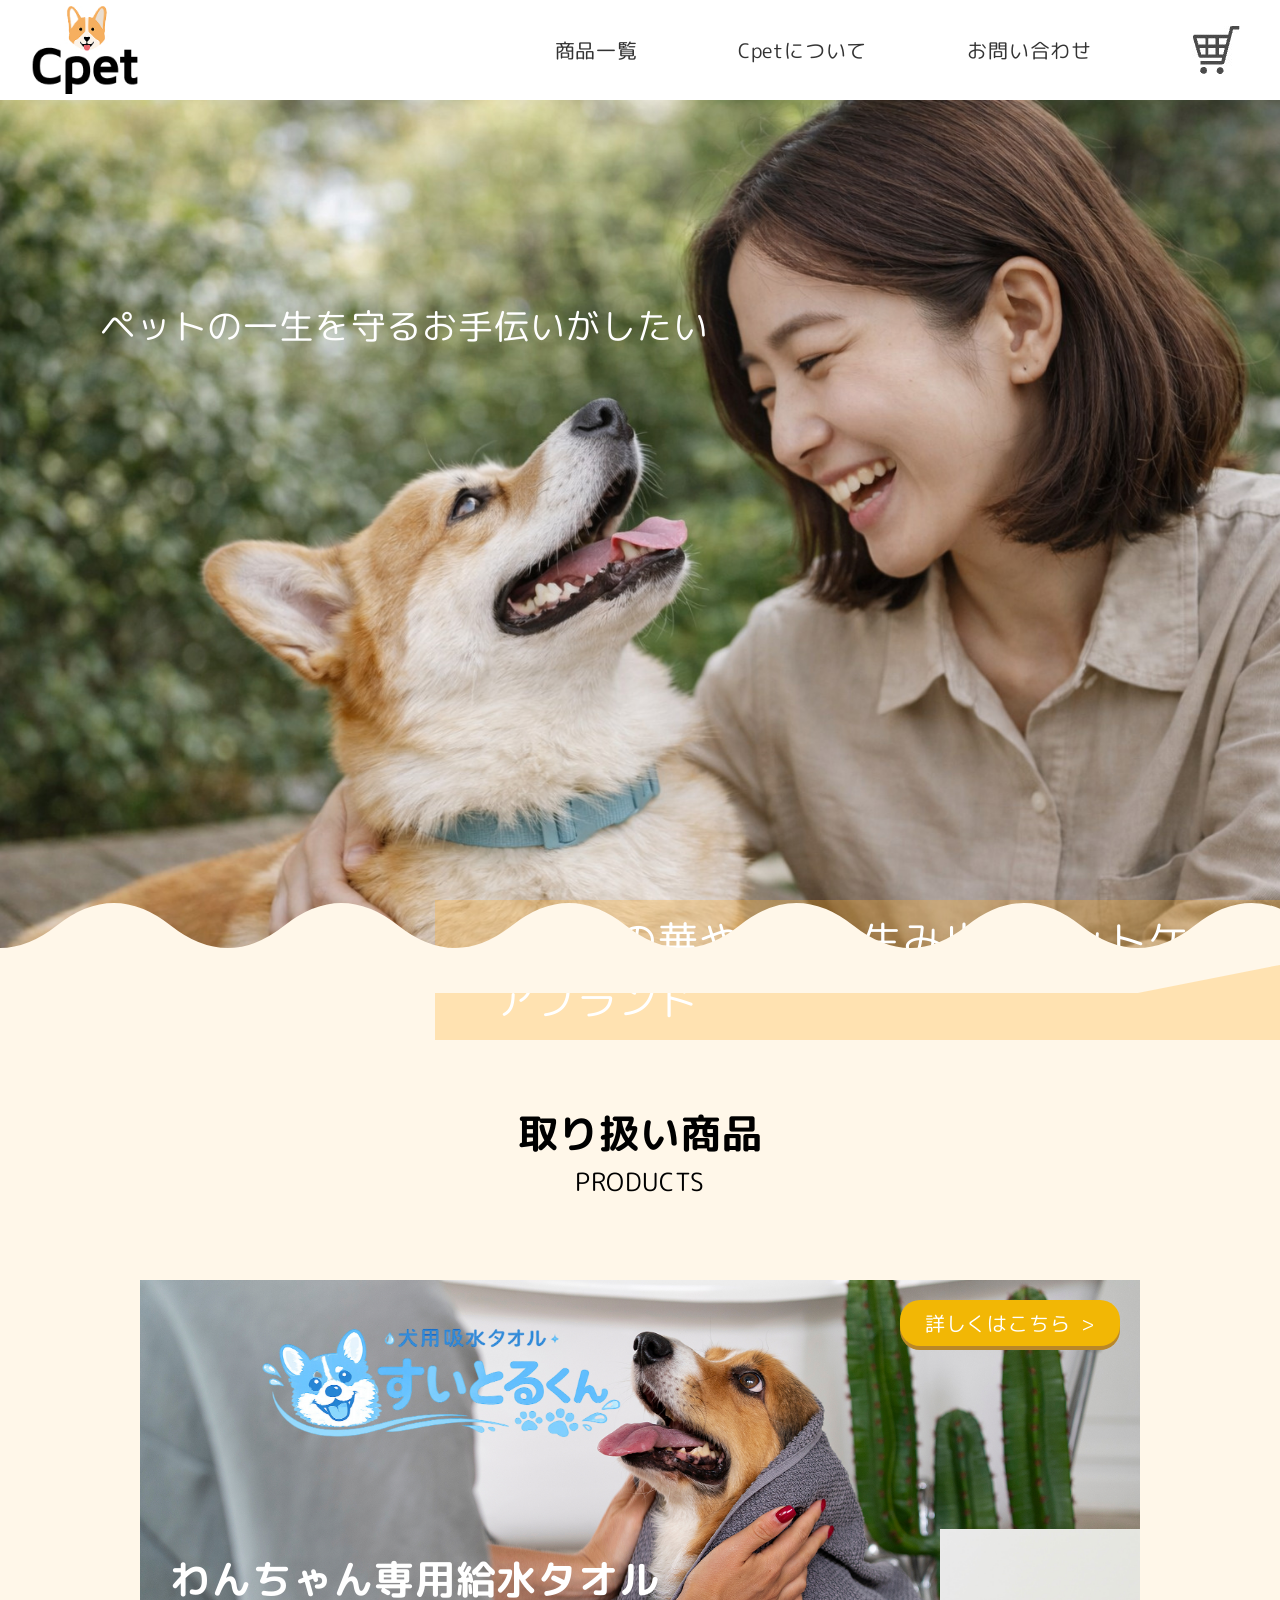
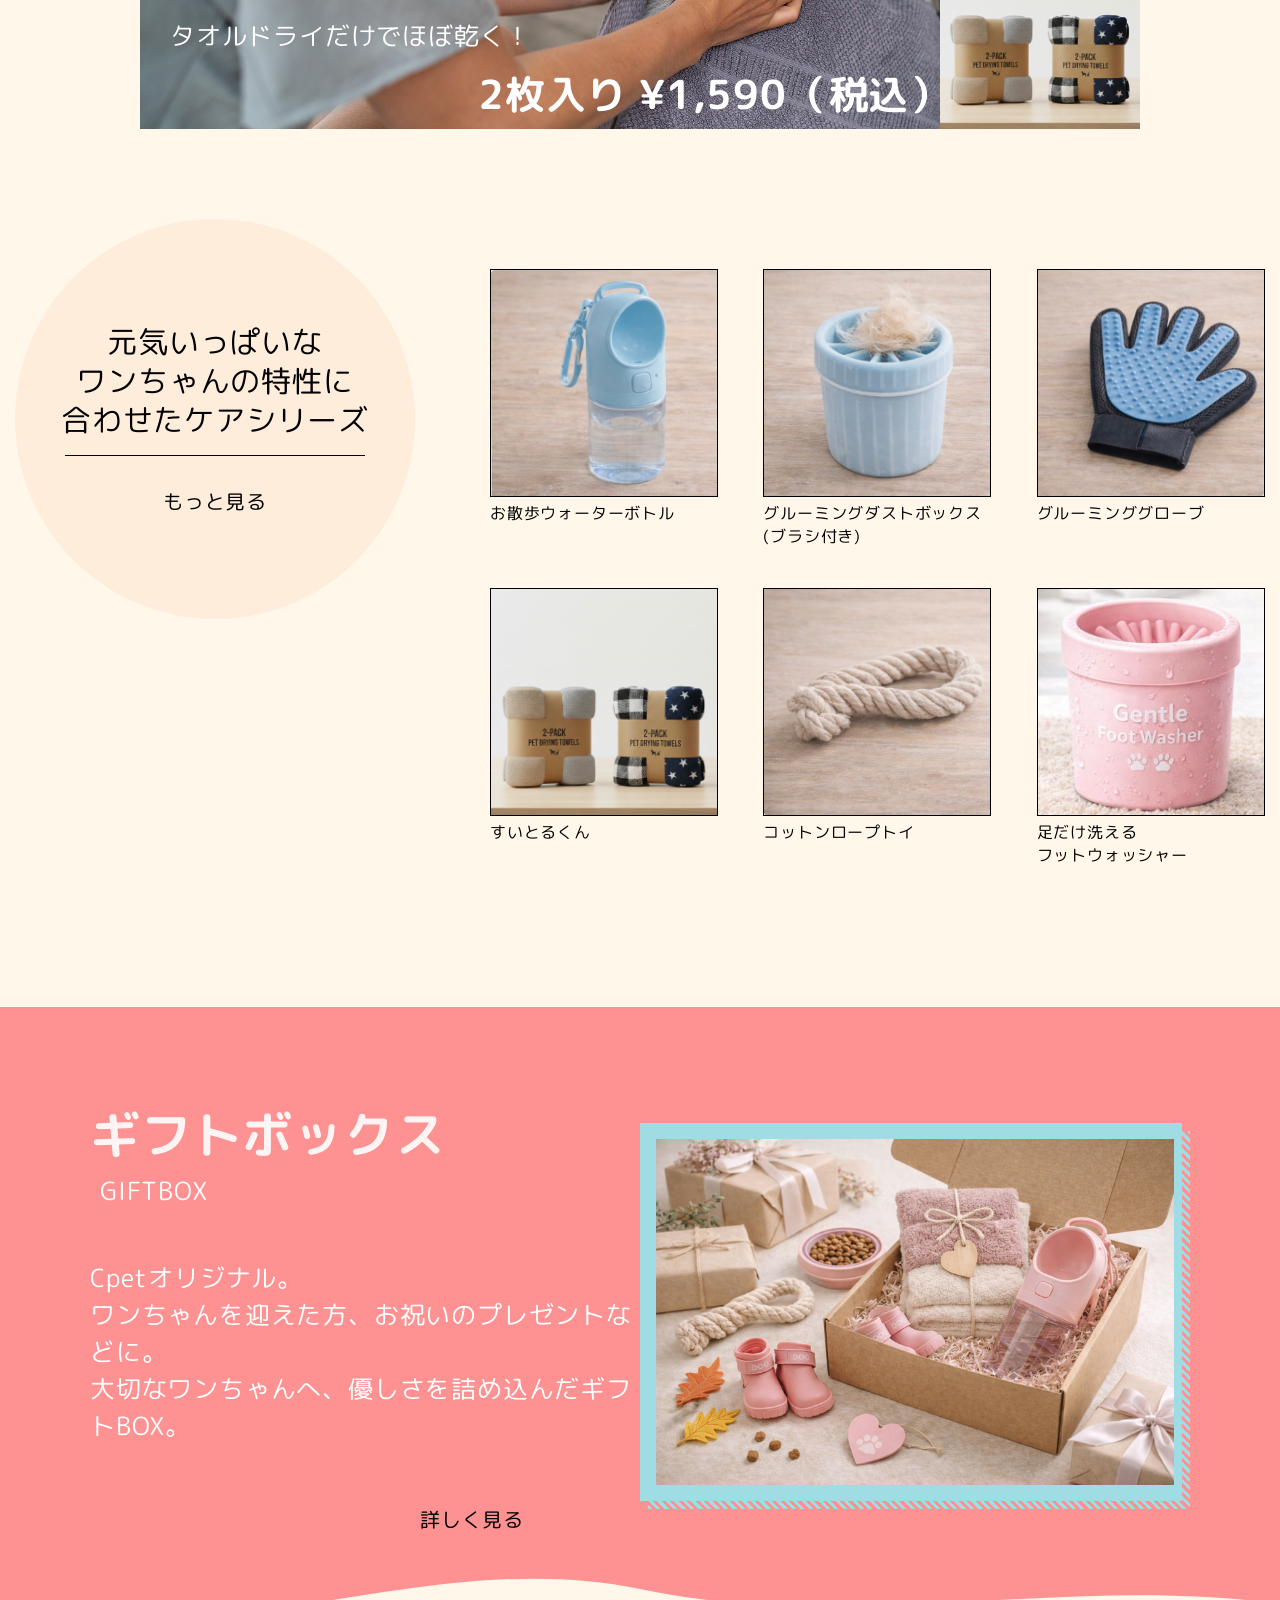
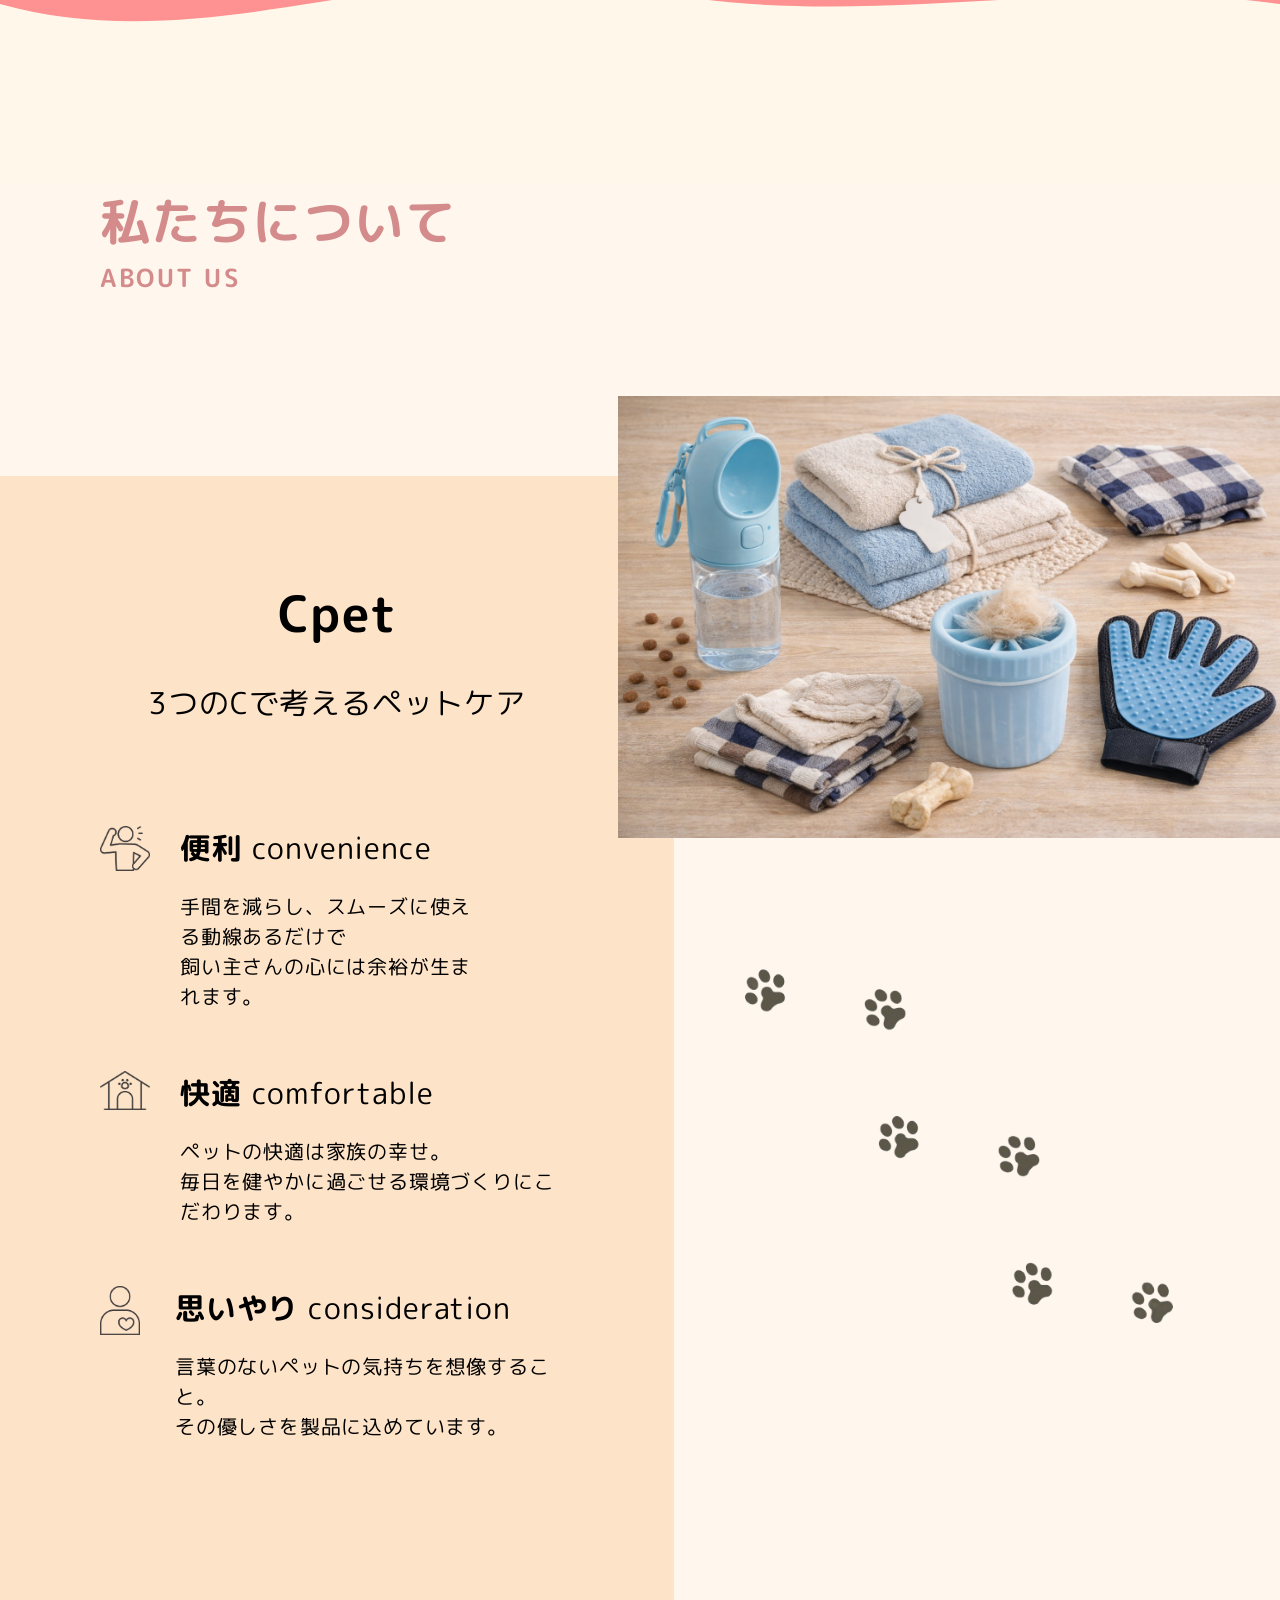
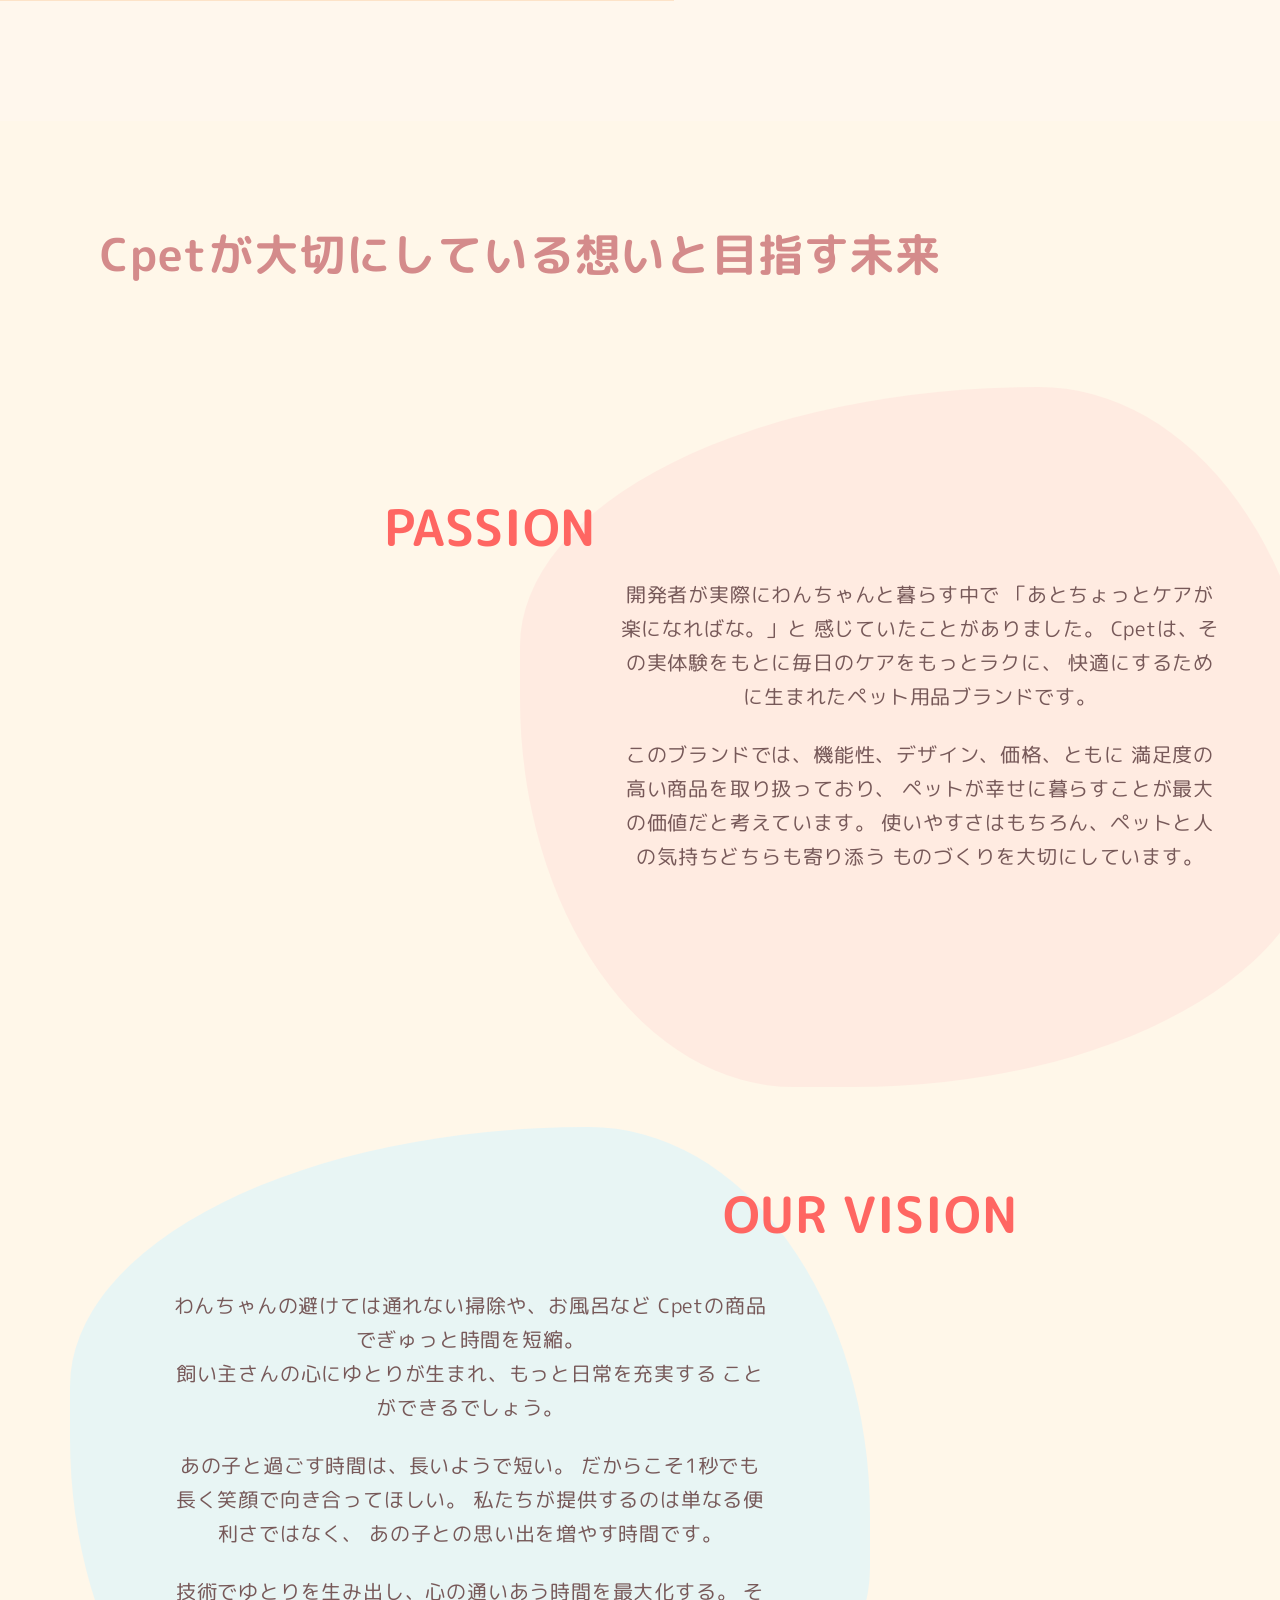
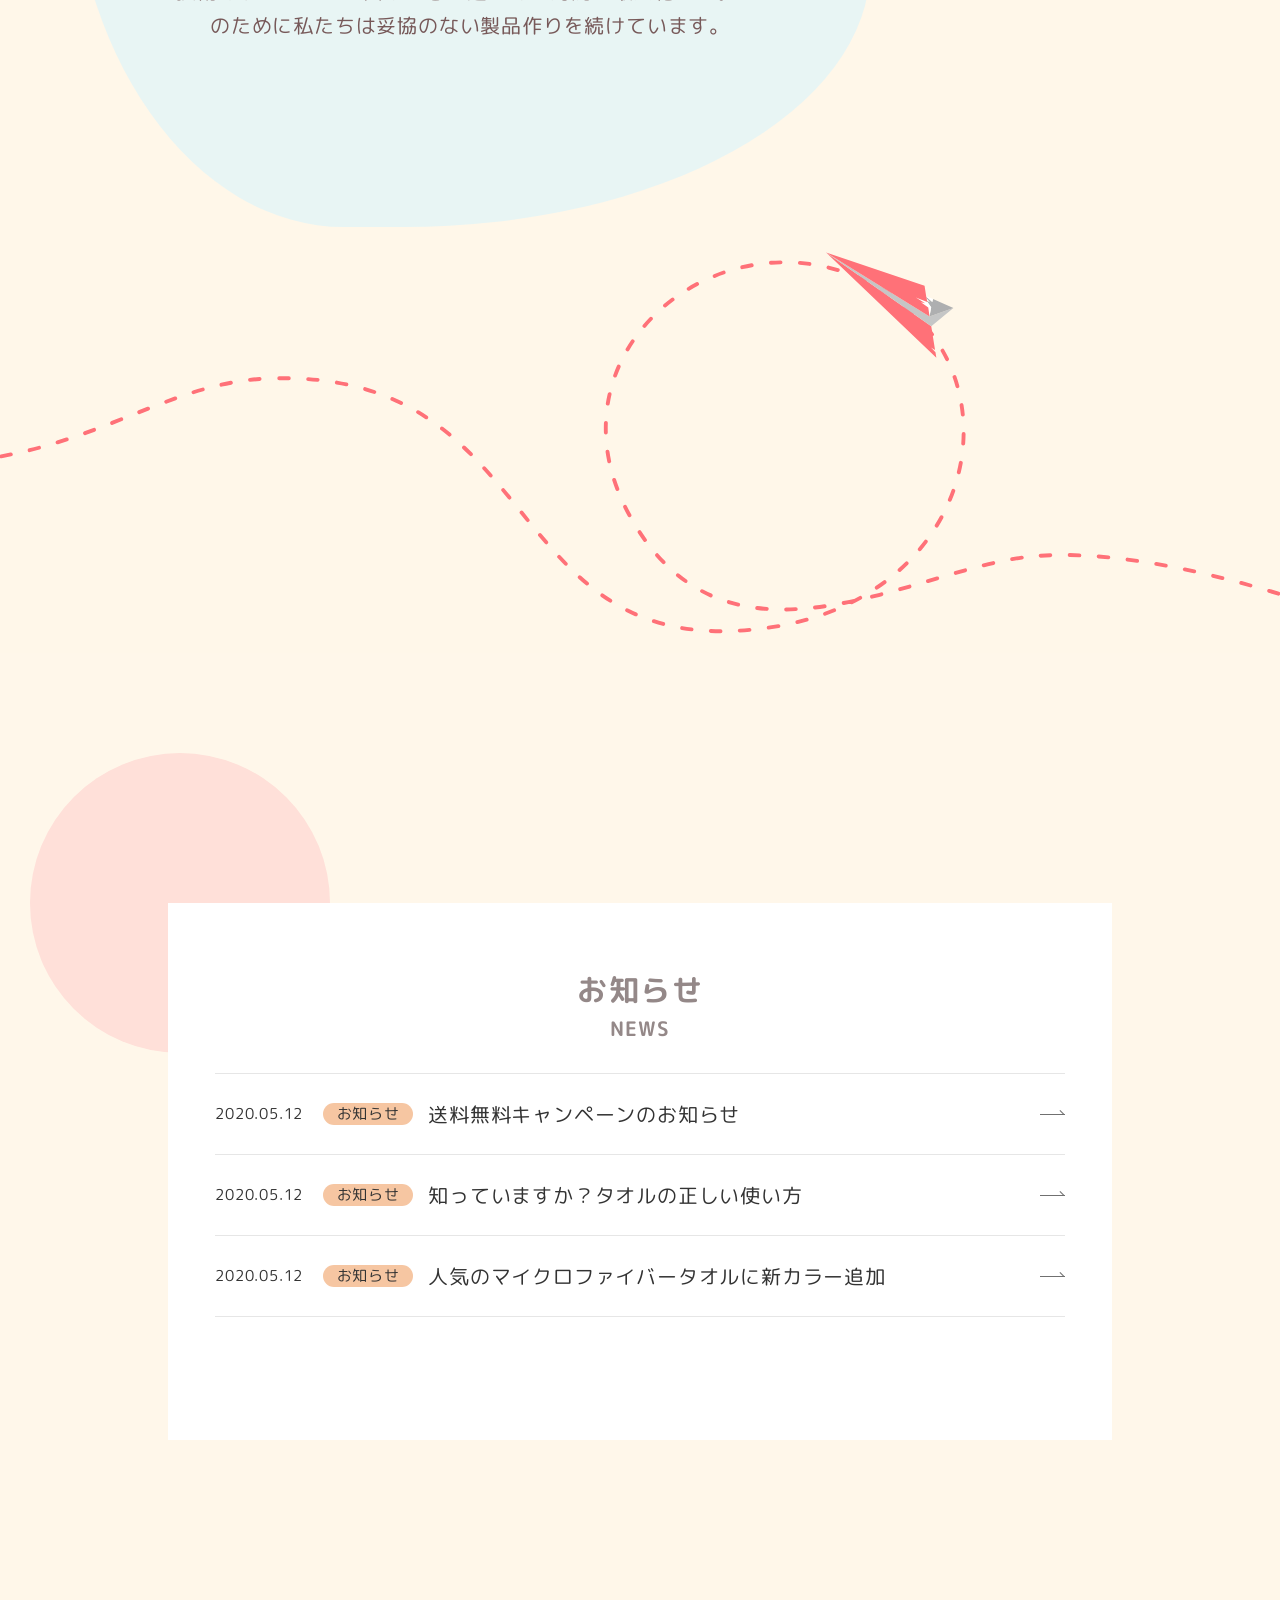
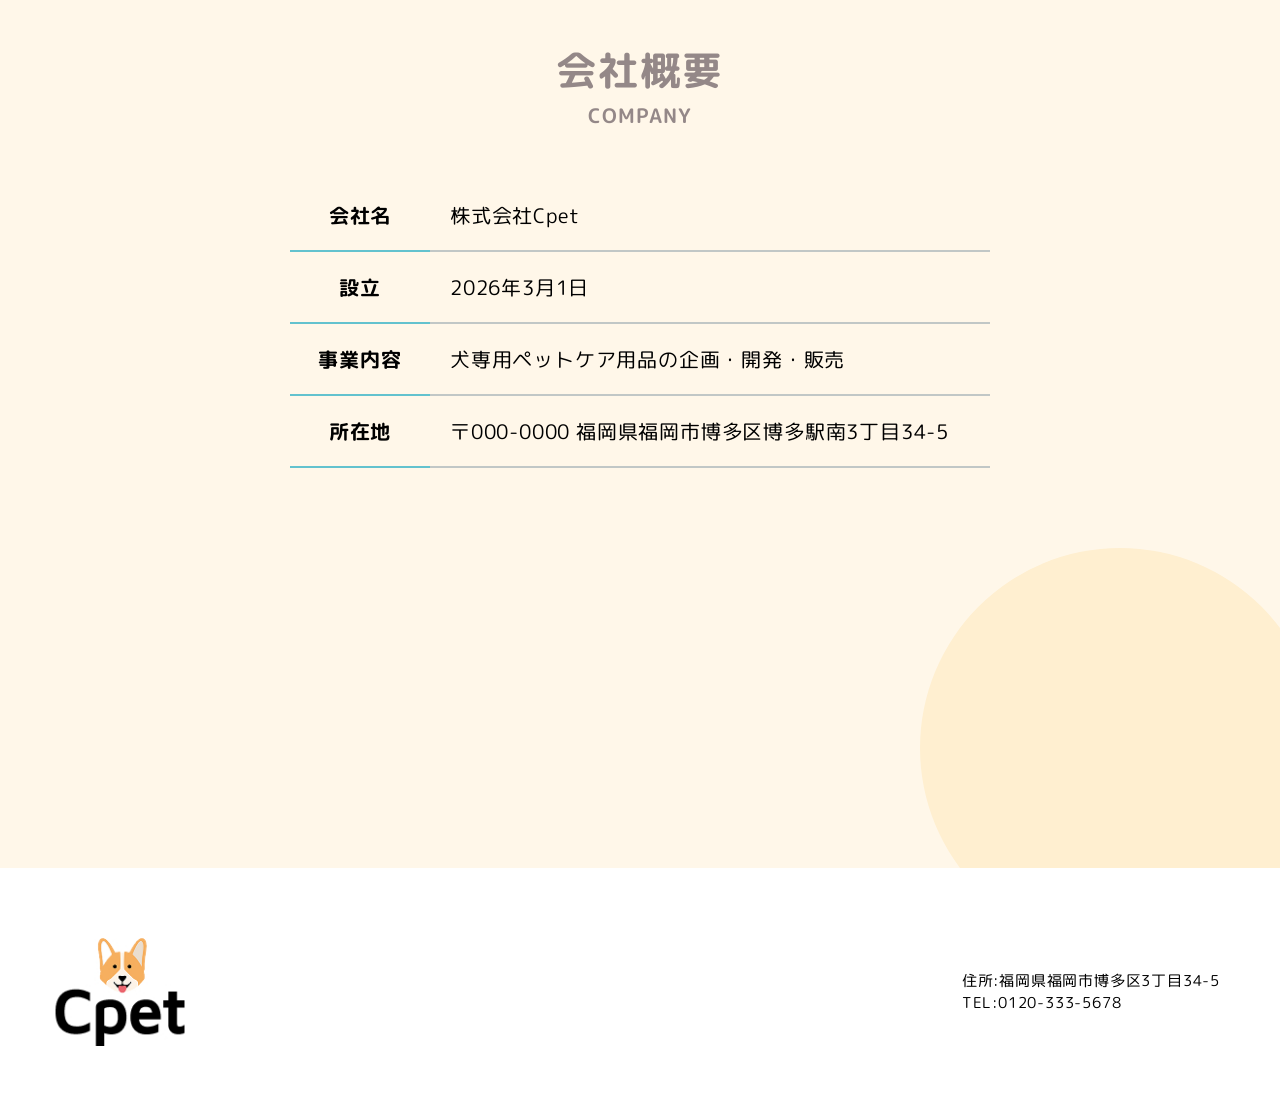
==== index.html @ 5fe01c99 "Update index.html" ====
<!DOCTYPE html>
<html lang="ja">
<head>
    <meta charset="UTF-8">
    <title>cpet|ペットケア用品通販サイト</title>
    <meta name="description" content="犬専用商品を販売しているペット用品会社です
    ">
    <meta name="viewport" content="width=device-width, initial-scale=1">
    <link rel="preconnect" href="https://fonts.googleapis.com">
<link rel="preconnect" href="https://fonts.gstatic.com" crossorigin>
<link href="https://fonts.googleapis.com/css2?family=Kaisei+Opti&family=Kiwi+Maru&family=M+PLUS+Rounded+1c&family=Noto+Sans+JP:wght@100..900&display=swap" rel="stylesheet">
    <link rel="stylesheet" href="css/reset.css">
    <link rel="stylesheet" href="css/style.css">
</head>

<body>
<header id="header">
<h1 class="logo">
    <a href="index.html">
    <img src="images/logo.jpg"  alt="logo">
    </a>
</h1>

<div class="header-right">
    <a href="cart.html" class="cart-link">
      <img src="images/cart.jpeg" alt="カート">
    </a>
    <button class="hamburger" type="button" aria-label="メニュー">
      <span></span>
      <span></span>
      <span></span>
    </button>
  </div>
    
<nav class="navi">
<ul class="menu">
    <li><a href="product.hrml">商品一覧</a></li>
    <li><a href="index.html#about">Cpetについて</a></li>
    <li><a href="contact.html">お問い合わせ</a></li>
    <li><a href="cart.html"><img src="images/cart.jpeg" alt="カート"></a></li>
</ul>
</nav>
    
<!-- ハンバーガー用メニュー -->
<div class="drawer" id="drawer">
  <button class="drawer-close">×</button>
  <nav class="drawer-nav">
    <a href="index.html">トップページ</a>
    <a href="product.hrml">商品一覧</a>
    <a href="index.html#about">Cpetについて</a>
    <a href="index.html#company">会社概要</a>
     <a href="contact.html">お問い合わせ</a>
  </nav>
</div>
</header>

<main>
<div class="mainvisual">
<div class="news-inner">
</div>
    <div class="img">
    <img src="images/mainvisual.jpg" alt="メインビジュアル">
<span>一歩先の華やかさを生み出すペットケアブランド</span>
<p>ペットの一生を守るお手伝いがしたい</p>
</div>
<svg class="wave-top" viewBox="0 0 1440 100" preserveAspectRatio="none">
    <path d="M 0 50 Q 32 50 64 25 Q 128 -25 192 25 Q 224 50 256 50 Q 288 50 320 25 Q 384 -25 448 25 Q 480 50 512 50 Q 544 50 576 25 Q 640 -25 704 25 Q 736 50 768 50 Q 800 50 832 25 Q 896 -25 960 25 Q 992 50 1024 50 Q 1056 50 1088 25 Q 1152 -25 1216 25 Q 1248 50 1280 50 Q 1312 50 1344 25 Q 1408 -25 1472 25 Q 1504 50 1536 50 L 1280 100 L 0 100 Z" />
  </svg>
</div>
    
<section class="products">
  <div class="products-title">
    <h2>取り扱い商品</h2>
    <p>PRODUCTS</p>
  </div>

<div class="banner-wrap">
<img src="images/suitorukun.png" alt="すいとるくんロゴ" class="banner-logo">
</div>
  <!-- バナー -->
  <div class="banner">
    <img src="images/dog.jpg" alt="すいとるくん">

    <!-- バナー上テキスト -->
    <p class="banner-title">わんちゃん専用給水タオル</p>
    <p class="banner-text">タオルドライだけでほぼ乾く！</p>
    <!-- 価格 -->
    <p class="banner-price">2枚入り ¥1,590（税込）</p>
  <img src="images/towel.jpg" alt="タオル" class="banner-towel">
    <!-- ボタン -->
    <a href="suitorukun.html" class="banner-btn">
      詳しくはこちら
    </a>
  </div>
  
<section class="container">
  <div class="sideber">
    <div class="title-circle">
      <p>
        元気いっぱいな<br>
        ワンちゃんの特性に<br>
        合わせたケアシリーズ
      </p>
      <div class="line"></div>
      <a href="#" class="more-link">もっと見る</a>
    </div>
    </div>

    <ul class="products-grid">
        <li class="product-item">
            <div class="img-box"><img src="images/bottle.jpeg" alt="お散歩ウォーターボトル"></div>
            <p>お散歩ウォーターボトル</p>
        </li>
        <li class="product-item">
            <div class="img-box"><img src="images/dustbox.jpeg" alt="グルーミングダスト"></div>
            <p>グルーミングダストボックス<br>(ブラシ付き)</p>
        </li>
        <li class="product-item">
            <div class="img-box"><img src="images/globe.jpeg" alt="グルーミンググローブ"></div>
            <p>グルーミンググローブ</p>
        </li>
        <li class="product-item">
            <div class="img-box"><img src="images/towel.jpg" alt="すいとるくん"></div>
            <p>すいとるくん</p>
        </li>
        <li class="product-item">
            <div class="img-box"><img src="images/rope.jpeg" alt="コットンロープトイ"></div>
            <p>コットンロープトイ</p>
        </li>
        <li class="product-item">
            <div class="img-box"><img src="images/footwash.jpg" alt="フットウォッシャー"></div>
            <p>足だけ洗える<br>フットウォッシャー</p>
        </li>
    </ul>
</section>

<section class="giftbox">
  <div class="giftbox-container">
    <div class="giftbox-text">
<div class="giftbox-title">
<h2>ギフトボックス</h2>
<p>GIFTBOX</p>
</div>
        
<div class="text-content">
  <p>Cpetオリジナル。<br>
  ワンちゃんを迎えた方、お祝いのプレゼントなどに。<br>
  大切なワンちゃんへ、優しさを詰め込んだギフトBOX。
  </p>
</div>
        
<a href="#" class="more-link">詳しく見る</a>
</div>

<div class="giftbox-img">
  <img src="images/gihtbox.jpg" alt="ギフトボックスの画像">
</div>
</div>
<!-- 波 -->
  <svg class="wave" viewBox="0 0 1440 100" preserveAspectRatio="none">
    <path d="M0,40 C240,80 480,0 720,30 960,60 1200,20 1440,40 L1440,0 L0,0 Z" />
  </svg>
</section>

<section class="about" id="about">
  <h2 class="about-title">
    私たちについて
    <span>ABOUT US</span>
  </h2>
    
  <div class="about-row">
    <div class="about-left">
      <div class="cpet-bg">
        <div class="cpet-content">
          <h3 class="brand">Cpet</h3>
          <p class="brand-copy">3つのCで考えるペットケア</p>
          <div class="concept-item">
            <img src="images/convenience.png" alt="便利" class="icon">
            <div>
            <h4>便利 <span>convenience</span></h4>
            <p>
              手間を減らし、スムーズに使える動線あるだけで<br>
              飼い主さんの心には余裕が生まれます。
            </p>
          </div>
　　　　　　</div>
          <div class="concept-item">
            <img src="images/comfortable.png" alt="快適" class="icon">
            <div>
            <h4>快適 <span>comfortable</span></h4>
            <p>
              ペットの快適は家族の幸せ。<br>
              毎日を健やかに過ごせる環境づくりにこだわります。
            </p>
          </div>
       　 </div>
          <div class="concept-item">
            <img src="images/consideration.png" alt="思いやり" class="icon2">
            <div>
            <h4>思いやり <span>consideration</span></h4>
            <p>
              言葉のないペットの気持ちを想像すること。<br>
              その優しさを製品に込めています。
            </p>
            </div>
          </div>
        </div>
      </div>
    </div>
    <div class="about-right">
      <img src="images/aboutus.jpg" alt="ペット用品">
    <img src="images/paws2.png" alt="肉球" class="paws-img2">
  </div>
  </div>
</section>

<section class="philosophy">
<div class="philosophy-title" >
<h2>Cpetが大切にしている想いと目指す未来</h2>
</div>
<!-- ★タブレット用-->
<input type="radio" name="philo" id="tab-passion" checked>
<input type="radio" name="philo" id="tab-vision">
<div class="philosophy-tabs">
  <label for="tab-passion" class="tab-btn passion-btn">PASSION</label>
  <label for="tab-vision" class="tab-btn vision-btn">OUR VISION</label>
</div>

<div class="passion">
<h3 class="passion-title">PASSION</h3>
<div class="passion-shape"> 
  <div class="passion-text">
<p>開発者が実際にわんちゃんと暮らす中で
「あとちょっとケアが楽になればな。」と
感じていたことがありました。
Cpetは、その実体験をもとに毎日のケアをもっとラクに、
快適にするために生まれたペット用品ブランドです。
</p>
<p>
このブランドでは、機能性、デザイン、価格、ともに
満足度の高い商品を取り扱っており、
ペットが幸せに暮らすことが最大の価値だと考えています。
使いやすさはもちろん、ペットと人の気持ちどちらも寄り添う
ものづくりを大切にしています。
</p>
</div>
</div>
</div>

<div class="ourvision">
<div class="ourvision-shape" style="position: relative;">
  <h3 class="ourvision-title">OUR VISION</h3>
  <div class="ourvision-text"></div>
<p>わんちゃんの避けては通れない掃除や、お風呂など
Cpetの商品でぎゅっと時間を短縮。<br>
飼い主さんの心にゆとりが生まれ、もっと日常を充実する
ことができるでしょう。
</p>
<p>
あの子と過ごす時間は、長いようで短い。
だからこそ1秒でも長く笑顔で向き合ってほしい。
私たちが提供するのは単なる便利さではなく、
あの子との思い出を増やす時間です。
</p>
<p>
技術でゆとりを生み出し、心の通いあう時間を最大化する。
そのために私たちは妥協のない製品作りを続けています。
</p>
</div>
</div>
</div>
</section>

<svg viewBox="0 0 3387 1270">
  <path id="planePath" class="planePath" d="M-226 626c439,4 636,-213 934,-225 755,-31 602,769 1334,658 562,-86 668,-698 266,-908 -401,-210 -893,189 -632,630 260,441 747,121 1051,91 360,-36 889,179 889,179" />
  <g id="plane">
    <polygon class="fil1" points="-141,-10 199,0 -198,-72 -188,-61 -171,-57 -184,-57 " />
    <polygon class="fil2" points="199,0 -141,-10 -163,63 -123,9 " />
    <polygon class="fil3" points="-95,39 -113,32 -123,9 -163,63 -105,53 -108,45 -87,48 -90,45 -103,41 -94,41 " />
    <path class="fil4" d="M-87 48l-21 -3 3 8 19 -4 -1 -1zm-26 -16l18 7 -2 -1 32 -7 -29 1 11 -4 -24 -1 -16 -18 10 23zm10 9l13 4 -4 -4 -9 0z" />
    <polygon class="fil1" points="-83,28 -94,32 -65,31 -97,38 -86,49 -67,70 199,0 -123,9 -107,27 " />
  </g>
  <animateMotion xlink:href="#plane" dur="5s" repeatCount="indefinite" rotate="auto">
    <mpath xlink:href="#planePath" />
  </animateMotion> 
</svg>

<section class="news">
        <div class="inner">
           <h2 class="news-title">お知らせ
            <span>NEWS</span>
           </h2>
    
          <ul class="news_list">
              <li class="news_list_item">
                <a href="">
                  <div class="news_list_date">
                    <time>2020.05.12</time>
                    <p class="news_item">お知らせ</p>
                  </div>
                  <p>送料無料キャンペーンのお知らせ</p>
                  <span class="arrow"></span>
                </a>
              </li>
              <li class="news_list_item">
                <a href="">
                  <div class="news_list_date">
                    <time>2020.05.12</time>
                    <p class="news_item">お知らせ</p>
                  </div>
                  <p>知っていますか？タオルの正しい使い方</p>
                  <span class="arrow"></span>
                </a>
              </li>
              <li class="news_list_item">
                <a href="">
                  <div class="news_list_date">
                    <time>2020.05.12</time>
                    <p class="news_item">お知らせ</p>
                  </div>
                  <p>人気のマイクロファイバータオルに新カラー追加</p>
                  <span class="arrow"></span>
                </a>
              </li>
       　</ul>
        </div>
        <div class="news-circle"></div>
</section>

<section class="company" id="company">
  <h2 class="company-title">会社概要
    <span>COMPANY</span>
  </h2>

<table class="table_design03">
  <tbody>
    <tr>
      <th>会社名</th>
      <td>株式会社Cpet</td>
    </tr>
    <tr>
      <th>設立</th>
      <td>2026年3月1日</td>
    </tr>
    <tr>
      <th>事業内容</th>
      <td>犬専用ペットケア用品の企画・開発・販売</td>
    </tr>
    <tr>
      <th>所在地</th>
      <td>〒000-0000
福岡県福岡市博多区博多駅南3丁目34-5</td>
    </tr>
  </tbody>
</table>
</section>

<div class="circle-area">
  <div class="circle"></div>
</div>

<footer class="footer">
<div class="footer-inner">
<div class="footer-logo">
    <img src="images/logo.jpg" width="160" alt="logo">
</div>

<div class="footer-info">
住所:福岡県福岡市博多区3丁目34-5 <br>
TEL:0120-333-5678
</div>
</div>
</footer>

</main>
<script src="js/script.js"></script>
</body>
</html>
---- css/style.css ----
@charset "utf-8";

body{
font-family: "M PLUS Rounded 1c", sans-serif;
font-weight: 400;
margin: 0;
letter-spacing: 0.05em;
padding-top: 100px;
background-color:#FFF7E9;
overflow-x: hidden;
}

.mainvisual{
position: relative;
}

.mainvisual span{
position: absolute;
color: #ffffff;
font-size: 40px;
top: 800px;
left:435px;
background-color: rgba(255, 176, 49, 0.3);
padding: 10px;
padding-left: 60px;
padding-right: 60px;
}

.mainvisual p{
position: absolute;
color: #ffffff;
font-size: 35px;
top: 200px;
left:100px;
}

.wave-top{
position: absolute;
bottom: -40px;        
left: 0;
width: 100%;
height: 90px;         /* ← 波の高さ */
fill: #FFF7E9; 
z-index: 1;       
}

@media (min-width: 481px) and (max-width: 768px){
.mainvisual span{
font-size: 25px;  
top: 75%;  
left: 21% ;
padding: 8px 10px;
}

.mainvisual p{
font-size: 25px;
top: 15%;
left:5%;
}

.mainvisual img{
width: 100%;
height: 90vh;
display: block;
object-fit: cover;  
}

.wave-top{
height: 70px;     
bottom: -30px;
}}

@media (max-width: 480px){
.mainvisual{
position: relative;
}

.mainvisual .img{
position: relative;
}

.mainvisual img{
width: 100%;
height: 65vh;
display: block;
object-fit: cover;  
}

.mainvisual p{
position: absolute;
top: 13%;
left: 6%;
margin: 0;
color: #fff;
font-size: 18px;
line-height: 1.6;
letter-spacing: 0.05em;
width: 88%;
text-align: left;
}

  /* 下の文字 */
.mainvisual span{
position: absolute;
left: 56%;
top: 75%;
transform: translateX(-50%);
display: inline-block;
margin: 0;
color: #fff;
font-size: 18px;
line-height: 1.5;
letter-spacing: 0.03em;
text-align: center;
width: 88%;
background-color: rgba(255, 176, 49, 0.28);
padding: 5px 2px;
box-sizing: border-box;
z-index: 3;
}

.wave-top{
position: absolute;
bottom: -18px;
left: 0;
width: 100%;
height: 48px;
fill: #FFF7E9;
z-index: 1;
}}

html{
font-size: 100%;
overflow-x: hidden;
}

body{
background-color:#FFF7E9;
overflow-x: hidden;
}

li{
list-style: none;
}

a{
color: #000000;
text-decoration: none;
}

#header{
    display: flex;
    width: 100%;
    height: 100px;
    justify-content: space-between;
    background-color: #ffffff;
    align-items: center;
    padding: 0 20px;
    position: fixed;
    top: 0;
    left: 0;
    z-index: 1000;
}

#header.logo{
width: 100%;
max-width: 100px;
padding: 0 20px;
}

.logo img{
width: 130px;   
height: auto;
}

#header .logo a{
display: block;
}

#header .navi .menu {
display: flex;
align-items: center;
padding: 0 20px;
}

#header .navi .menu li{
font-size: 20px;
margin-left: 100px;
}

.logo.text .p{
position: absolute;
color: #ffffff;
top: 0;
left: 0;
font-size: 40px;
font-weight: 400;
}

.drawer{
display: none;
}

.header-right{
display: none;
}

@media (min-width: 481px) and (max-width: 768px){
#header{
  display:flex;
  align-items:center;
  justify-content:space-between;
  padding:0 20px;
  position:fixed;
  top:0;
  left:0;
  width:100%;
  height:100px;
  background:#fff;
  z-index:1000;
  box-sizing:border-box;
}
  
.logo img{
width: 110px;  
height: auto;
}
  
.navi{
display:none;
}

/* カート＋ハンバーガー */
.header-right{
margin-right: 15px;
display: flex;
flex-direction: row;   
align-items: center;
gap: 13px; 
}

.cart-link img{
width: 28px;
height: auto;
display:block;
}

.hamburger{
display:flex;
flex-direction: column;
gap: 6px;
background:none;
border:none;
cursor:pointer;
padding: 0;
}

.hamburger span{
width: 28px;
height: 2px;
background:#000;
display:block;
}}

@media (max-width: 480px) {
#header{
display:flex;
align-items:center;
justify-content: space-between;
padding: 0 20px;
}

.logo img{
width: 100px;   
height: auto;
}
  
.navi{
display:none;
}

/* カート＋ハンバーガー */
.header-right{
margin-right: 15px;
display: flex;
flex-direction: row;   
align-items: center;
gap: 13px;
}

.cart-link img{
width: 28px;
height: auto;
display:block;
}

.hamburger{
display:flex;
flex-direction: column;
gap: 6px;
background:none;
border:none;
cursor:pointer;
padding: 0;
}

.hamburger span{
width: 28px;
height: 2px;
background:#000;
display:block;
}}

@media (min-width: 481px) and (max-width: 768px){
 /* ドロワー本体（左からスライド） */
  .drawer{
    position: fixed;
    top: 0;
    left: 0;
    width: 78vw;          
    max-width: 420px;
    height: 100vh;
    background: #fff;
    transform: translateX(-105%);
    transition: transform .25s ease;
    z-index: 2000;
    display: flex;
    flex-direction: column;
    padding: 22px 26px 18px;
    box-shadow: 10px 0 30px rgba(0,0,0,.08);
  }

  /* ×ボタン（右上） */
  .drawer-close{
    align-self: flex-end;
    border: none;
    background: none;
    font-size: 28px;
    line-height: 1;
    cursor: pointer;
    padding: 4px 6px;
  }

  /* メニュー */
  .drawer-nav{
    margin-top: 10px;
    display: flex;
    flex-direction: column;
    gap: 18px;
    padding-top: 10px;
  }

  .drawer-nav a{
    text-decoration: none;
    color: #666;
    font-size: 16px;
    letter-spacing: .03em;
  }

  /* 下部（ロゴ＋コピーライト） */
  .drawer-footer{
    margin-top: auto;         
    display: flex;
    align-items: center;
    justify-content: space-between;
    gap: 12px;
    padding-top: 20px;
  }

  .drawer-logo{
    width: 70px;
    height: auto;
    display: block;
  }

  .drawer-footer small{
    color: #999;
    font-size: 12px;
  }

  /* 開いた状態 */
  body.drawer-open .drawer{
  transform: translateX(0);
  }}

@media (max-width: 480px) {
  /* ドロワー本体（左からスライド） */
  .drawer{
    position: fixed;
    top: 0;
    left: 0;
    width: 78vw;          
    max-width: 420px;
    height: 100vh;
    background: #fff;
    transform: translateX(-105%);
    transition: transform .25s ease;
    z-index: 2000;
    display: flex;
    flex-direction: column;
    padding: 22px 26px 18px;
    box-shadow: 10px 0 30px rgba(0,0,0,.08);
  }

  /* ×ボタン（右上） */
  .drawer-close{
    align-self: flex-end;
    border: none;
    background: none;
    font-size: 28px;
    line-height: 1;
    cursor: pointer;
    padding: 4px 6px;
  }

  /* メニュー */
  .drawer-nav{
    margin-top: 10px;
    display: flex;
    flex-direction: column;
    gap: 18px;
    padding-top: 10px;
  }

  .drawer-nav a{
    text-decoration: none;
    color: #666;
    font-size: 16px;
    letter-spacing: .03em;
  }

  /* 下部（ロゴ＋コピーライト） */
  .drawer-footer{
    margin-top: auto;          
    display: flex;
    align-items: center;
    justify-content: space-between;
    gap: 12px;
    padding-top: 20px;
  }

  .drawer-logo{
    width: 70px;
    height: auto;
    display: block;
  }

  .drawer-footer small{
    color: #999;
    font-size: 12px;
  }

  /* 開いた状態 */
  body.drawer-open .drawer{
  transform: translateX(0);
  }}

.products-title h2{
font-size: 40px;
align-items: center;
text-align: center;
margin-top: 150px;
}

.products-title p{
font-size: 25px;
text-align: center;
margin-bottom: 40px;
}

.banner {
position: relative;
max-width: 1000px;
margin: 0 auto;
margin-bottom: 50px;
}

.banner img {
width: 100%;
display: block;
z-index: 2;
}

.banner-title {
position: absolute;
bottom: 120px;
left: 30px;
color: #fff;
font-size: 40px;
font-weight: bold;
}

.banner-text {
position: absolute;
bottom: 75px;
left: 30px;
color: #fff;
font-size: 25px;
}

.banner-price {
position: absolute;
bottom: 5px;
right: 190px;
color: #fff;
font-size: 40px;
font-weight: bold;
}

.banner-btn {
position: absolute;
top: 20px;
right: 20px;
padding: 8px 25px;
background: #f2b705;
color: #fff;
text-decoration: none;
border-radius: 20px;
font-size: 20px;
box-shadow: 0 4px 0 #b98728;
}

.banner-btn::after{
width: 5px;
height: 5px;
margin-left: 5px;
content: ">";
}

.banner-btn:hover{
background-color: #fdc672;
box-shadow: 0 2px 0 hsl(45, 100%, 69%);
}

.banner-wrap{
position: relative;
padding-top: 40px;
}

.banner-logo{
position: absolute;
width: 35%;
top: 10px;
left: 220px;
z-index: 1;
}

img.banner-towel{
position: absolute;
bottom: 0px;
right: 0px;
width: 200px;
}

@media (min-width: 481px) and (max-width: 768px){
.products-title h2{
font-size:35px;
margin-top: 150px;
}

.products-title p{
font-size: 20px;
margin-bottom: 70px;
}

.banner-title {
position: absolute;
bottom: 100px;
left: 30px;
color: #fff;
font-size: 30px;
font-weight: bold;
}

.banner-text {
position: absolute;
bottom: 70px;
left: 30px;
color: #fff;
font-size: 20px;
}

.banner-price {
position: absolute;
bottom: 10px;
left: 30px;
color: #fff;
font-size: 23px;
font-weight: bold;
}

/* 右上ボタン */
.banner-btn {
position: absolute;
top: 20px;
right: 20px;
padding: 8px 25px;
background: #f2b705;
color: #fff;
text-decoration: none;
border-radius: 20px;
font-size: 20px;
box-shadow: 0 4px 0 #b98728;
}

.banner-btn::after{
width: 5px;
height: 5px;
margin-left: 5px;
content: ">";
}

.banner-btn:hover{
background-color: #fdc672;
box-shadow: 0 2px 0 hsl(45, 100%, 69%);
}

.banner-wrap{
position: relative;
padding-top: 40px;
}

.banner-logo{
position: absolute;
width: 50%;
top: 30px;
left: 0px;
z-index: 1;
}
  
img.banner-towel{
position:absolute;
right:0;
bottom:0;
width:30%;
max-width:110px;
}}

@media (max-width:480px){
.banner {
position: relative;
max-width: 1000px;
margin: 0 auto;
margin-bottom: 0px;
}

.products-title h2{
font-size: 28px;
margin-top: 130px;
}

.products-title p{
font-size: 18px;
margin-bottom: 40px;
}

.banner-title {
position: absolute;
bottom: 70px;
left: 30px;
color: #fff;
font-size: 20px;
font-weight: bold;
}

.banner-text {
position: absolute;
bottom: 45px;
left: 30px;
color: #fff;
font-size: 16px;
}
  
.banner-price {
position: absolute;
bottom: 10px;
left: 30px;
color: #fff;
font-size: 13px;
font-weight: bold;
}

/* 右上ボタン */
.banner-btn {
position: absolute;
top:6px;
right: 6px;
padding: 5px 10px;
background: #f2b705;
color: #fff;
text-decoration: none;
border-radius: 20px;
font-size: 12px;
box-shadow: 0 3px 0 #b98728;
}

.banner-btn::after{
width: 5px;
height: 5px;
margin-left: 5px;
content: ">";
}

.banner-btn:hover{
 background-color: #fdc672;
 box-shadow: 0 2px 0 hsl(45, 100%, 69%);
}

.banner-wrap{
position: relative;
padding-top: 40px;
}

.banner-logo{
position: absolute;
width: 50%;
top: 30px;
left: 0px;
z-index: 1;
}
  
img.banner-towel{
 position:absolute;
  right:0;
  bottom:0;
  width:30%;
  max-width:80px;
}}

.container{
  display: flex;
  justify-content: center;
  align-items: flex-start;
  max-width: 1400px;
  margin: 0 auto;
  padding: 40px;
  gap: 50px;
  margin-bottom: 100px;
}

.sideber{
  flex: 0 0 450px;   
  display: flex;
  flex-direction: column;
  align-items: center;
}

.title-circle{
  background-color: #FFEDDC;
  width: 400px;
  height: 400px;
  border-radius: 50%;
  display: flex;
  flex-direction: column;
  justify-content: center;
  align-items: center;
  text-align: center;
}

.title-circle p{
font-size: 30px;
line-height: 1.3;
margin-bottom: 10px;
}

.line{
  width: 300px;
  height: 1px;
  background-color: #000000;
  margin-top: 5px;
}

.title-circle .more-link{
display: block;
margin-left: auto;
margin-right: auto;
text-align: center;
width: fit-content;
margin-top: 30px;
}

/* 右側のリストを3列にする */
.products-grid{
  flex: 0 0 800px;        
  max-width: 900px;
  width: 100%;
  padding-left: 0;        
  margin: 50px 0 0;
  display: grid;
  grid-template-columns: repeat(3, 1fr);
  gap:  40px 20px;
}

.product-item img {
    width: 90%;
    height: auto;
    display: block;
    margin-bottom: 5px;
    border: 1px solid #000000;
}

.giftbox{
background-color:#fe9191;
padding: 90px;
position: relative;
overflow: visible;
z-index: 2;
padding-bottom: 10px;
}

.wave{
  position: absolute;
  bottom: -150px;        
  left: 0;
  width: 100%;
  height: 150px;         /* ← 波の高さ */
  fill: #fe9191; 
  z-index: 1;       
}

@media (min-width: 481px) and (max-width: 768px){
/* 全体 */
.container{
  flex-direction: column;
  align-items: center;
  padding: 30px 40px;
  gap: 30px;
}

.sideber{
  flex: none;
}

.title-circle{
  width: 300px;
  height: 300px;
  margin: 0 auto;
}

.title-circle p{
  font-size: 22px;
}

.line{
  width: 200px;
}

.products-grid{
flex: none;
width: 100%;
max-width: 500px;
grid-template-columns: repeat(2, 1fr);
gap: 30px 80px;
}

.product-item p{
  font-size: 15px;
  text-align: center;
  margin-top: 10px;
  line-height: 1.5;
}

.product-item img{
  width: 100%;
}}

@media (max-width:480px){
.container{
display: flex;
flex-direction: column;
align-items: center;
padding: 50px 20px;
gap: 0px;
margin-bottom: 100px;
}

  .sideber{
   flex: none;
  }

  .title-circle{
    width: 250px;
    height: 250px;
    margin: 0 auto;
  }

  .title-circle p{
    font-size: 18px;
    line-height: 1.5;
    margin-bottom: 10px;
  }

  .line{
    width: 180px;
  }

  .title-circle .more-link{
    margin-top: 20px;
  }

  .products-grid{
    width: 100%;
    max-width: 260px;
    padding-left: 0;
    display: grid;
    grid-template-columns: 1fr;
    gap: 30px;
  }

  .product-item{
    text-align: center;
  }

  .product-item img{
    width: 100%;
    max-width: 220px;
    height: auto;
    margin: 0 auto 8px;
  }}

.giftbox-container{
display: flex;
align-items: center;
justify-content: flex-start;
width: 100%;
margin: 0 auto;
padding: 0px;
}

.giftbox-text{
flex: 1;
padding:0;
margin: 0;
display: flex;
flex-direction:column ;
align-items: flex-start;
padding-left: 0px;
}

.giftbox-img{
flex: 1;
text-align: right;
margin-left: auto; 
}

.giftbox-img img{
width: 100%;
height: auto;
display: block;
margin-right: 0;
padding: 1rem 1rem 1.5rem;
background:
linear-gradient(135deg, #a0dce4 0 100%),
repeating-linear-gradient(45deg, #a0dce4 0px 3px, transparent 3px 6px);
background-repeat: no-repeat;
background-size: calc(100% - 0.5rem) calc(100% - 0.5rem);
background-position: 0 0, 0.5rem 0.5rem;
}

.giftbox-title h2{
color: #fff4f4;
font-size: 50px;
margin-left: 0px;
}

.giftbox-title p{
color: #fffdfd;
font-size: 25px;
margin-left: 10px;
} 

.text-content p{
color: #ffffff;
margin-top: 50px;
font-size: 25px;
margin-left: 0px;
}

.more-link{
text-decoration: none;
color: #000;
font-size: 20px;
margin-top: 60px;
margin-left: 60%;
}

.planePath {
  stroke: #ff7178;
  stroke-width: .1%;
  stroke-width: .4%;
  stroke-dasharray: 1% 2%;
  stroke-linecap: round;
  fill: none;
}

.fil1 {
fill: #ff7178;
}

.fil2 {
fill: #C5C6C6;
}

.fil4 {
fill: #ffffff;
}

.fil3 {
fill: #AEAFB0;
}

@media (min-width: 481px) and (max-width: 768px){
.giftbox{
padding:60px 30px;
padding-bottom: 20px;
}

/* 縦レイアウト */
.giftbox-container{
flex-direction: column;
gap: 30px;
}

.giftbox-text{
width: 100%;
align-items: flex-start;
}

.giftbox-title h2{
zont-size: 35px;
}

.giftbox-title p{
font-size: 19px;
margin-left: 0;
}

.text-content p{
font-size: 21px;
margin-top: 40px;
}

.giftbox-img{
width: 100%;
max-width: 460px;
margin-left: auto; 
}

.more-link{
margin-left: 0%;
margin-top: 30px;
align-self: flex-start; 
font-size: 20px;
}}

@media (max-width:480px){
/* セクション */
.giftbox{
  padding: 60px 20px 20px;
  text-align: center;
}

/* 縦並び */
.giftbox-container{
  display: flex;
  flex-direction: column;
  align-items: center;
  justify-content: center;
  gap: 30px;
  width: 100%;
}

.giftbox-text{
  width: 100%;
  display: flex;
  flex-direction: column;
  align-items: center;
  text-align: center;
}

.giftbox-title h2{
  font-size:28px;
  margin: 0;
}

.giftbox-title p{
  font-size: 18px;
}

.text-content p{
  font-size: 16px;
  line-height: 1.6;
  margin-top: 30px;
}

.more-link{
  font-size: 16px;
  margin-top: 25px;
  margin-left: 0;
}

.giftbox-img{
  width: 100%;
  text-align: center;
  margin-left: 0;
}

.giftbox-img img{
  width: 100%;
  max-width: 350px;
  height: auto;
  margin: 0 auto;
}

/* 波 */
.wave{
  height: 100px;
  bottom: -100px;
}}

.about {
  background: #fff7ed;
  padding-bottom: 120px;
}

.about-title {
  max-width: 1100px;
  margin: 240px 100px 40px 100px;
  font-size: 50px;
  color: #d48b8b;
}

.about-title span {
  display: block;
  font-size: 25px;
  letter-spacing: 0.1em;
  margin-bottom: 100px;
}

.about-row {
display: flex;
justify-content: space-between;
}

.about-left {
  width: 110%;
  margin-top: 80px;
}

.cpet-bg {
  background: #fde3c8;
  padding: 100px 100px  ;
}

.cpet-content {
max-width: 800px;
margin-left: 0px;
text-align: left;
}

.brand {
  font-size: 50px;
  margin-bottom: 30px;
  text-align: center;
}

.brand-copy {
  margin-bottom: 100px;
  font-size: 30px;
  text-align: center;
}

/* アイコンと文字ボックスを横に並べる */
.concept-item {
  display: flex;
  align-items: flex-start; 
  margin-bottom: 30px;
}

.icon, .icon2 {
  width: 50px;     
  height: auto;
  margin-right: 30px; 
  flex-shrink: 0;  
}

.icon2{
  width: 40px; 
  margin-right: 35px; 
}

 .concept-item h4 {
  display: flex;
  align-items: baseline;
  margin-bottom: 20px;
  font-size: 30px;
}

.concept-item span {
  font-size: 30px;
  margin-left: 10px;
  font-weight: normal;
}

.concept-item p {
  line-height: 1.5;
  font-size: 20px;
  margin-bottom: 30px;

}

/* 右側の画像エリア全体 */
.about-right {
display: flex;
flex-direction: column; 
align-items: center;   
position: relative;
z-index: 2;
margin-left: -130px;    
}

.about-right img:first-child {
width: 90%;           
height: auto;
align-self: flex-end;   
}

.paws-img2 {
width: 60%;             
margin-top: 100px;       
display: block;
margin-left: auto;
margin-right: auto;
transform: translateX(40px); 
}

@media (min-width: 481px) and (max-width: 768px){
.about{
padding: 150px 0px;
}

.about-title {
  margin: 120px 20px 40px 30px;
  font-size: 40px;
  color: #d48b8b;
}

.about-title span {
  display: block;
  font-size: 25px;
  letter-spacing: 0.1em;
  margin-bottom: px;
}

.about-row{
  display: flex;
  flex-direction: column;
}

 .about-right{
  order: -1;
  align-items: flex-start;
  width: 100%;
  margin: 0 0 -40px 0;   
}

.about-right img{
  width: 100%;
  max-width: 400px;
  height: auto;
}

.about-left{
  width: 80%;
  margin: 0;
}

.brand{
  font-size: 35px;
}

.brand-copy{
  font-size: 25px;
}

.concept-item{
  margin-top: 25px;
}

.concept-item h4{
  font-size: 18px;
}

.concept-item p{
  font-size: 15px;
  line-height: 1.7;
}
.paws-img2{
  display: none;
}
.cpet-bg{
  background: #fde3c8;
  padding: 70px 60px;
  display: flex;
  justify-content: center;  
  }}

@media (max-width:480px){
.paws-img2{
  display: none;}

  .about{
  padding: 200px 0 80px;
  }

  .about-title{
    margin: 0 20px 30px;
    font-size: 28px;
    text-align: center;
  }

  .about-title span{
    font-size: 18px;
    margin-bottom: 80px;
  }

  .about-row{
    display: flex;
    flex-direction: column;
    align-items: stretch;
    gap: 0;                     
  }

  .about-right{
    order: -1;
    width: 100%;
    margin-left: 0;
    display: block;
  }

  .about-right img:first-child{
    width: 100%;
    max-width: none;            
    height: auto;
    display: block;
  }

  .about-left{
    width: 100%;
    margin-top: 0;
  }

  .cpet-bg{
    padding: 40px 20px;
  }

  .cpet-content{
    max-width: none;
    margin-left: 0;
    text-align: center;
  }

  .brand{
    font-size: 32px;
    margin-bottom: 15px;
  }

  .brand-copy{
    font-size: 18px;
    margin-bottom: 40px;
    line-height: 1.6;
  }

  .concept-item{
    display: flex;
    flex-direction: column;
    align-items: center;
    text-align: center;
    margin-bottom: 35px;
  }

  .icon,
  .icon2{
    width: 42px;
    height: auto;
    margin-right: 0;
    margin-bottom: 12px;
  }

  .icon2{
    width: 36px;
  }

  .concept-item h4{
    display: block;
    margin-bottom: 12px;
    font-size: 22px;
  }

  .concept-item span{
    display: block;
    font-size: 16px;
    margin-left: 0;
    margin-top: 4px;
  }

  .concept-item p{
    font-size: 15px;
    line-height: 1.8;
    margin-bottom: 0;
  }}

.philosophy-title{
  margin: 100px 100px 40px 100px;
  font-size: 30px;
  color: #d48b8b;
}

.passion{
  position: relative;
  width: 500px;
  margin: 0 auto;
}

.passion-title{
color:#FF6662 ;
font-size: 50px;
position: absolute;
top: 20%;
left: 20%;
transform: translate(-50%,-50%);
margin-left: auto;
margin-right: 200px;
width: fit-content;
}

.passion-shape{
margin: 100px 30px 40px 130px;
width: 800px ;
height: 700px;
background-color:rgba(255, 224, 217,0.5) ;
border-radius:70% 38% 63% 37% / 40% 60% 40% 60%;
display: flex;
flex-direction: column;
justify-content: center;
align-items: center;
text-align: center;
}

.passion-shape p{
max-width: 600px;
margin: 0  auto 24px;
font-size: 20px;
line-height:1.7;
color: #775959;
}

.passion-text{
width: 600px;text-align: center;
}

.ourvision-title{
color:#FF6662 ;
font-size: 50px;
position: absolute;
top: 50px;
left: 100%;
transform: translateX(-50%);
z-index: 10;
white-space: nowrap;
}

.ourvision-shape {
width: 800px ;
height: 700px;
background-color:rgba(209, 244, 255, 0.5) ;
border-radius:70% 38% 63% 37% / 40% 60% 40% 60%;
flex-direction: column;
display: flex;
justify-content: center;
margin:  0 70px ;
}

.ourvision-shape p{
width: 600px;
margin: 0  auto 24px;
font-size: 20px;
line-height:1.7;
text-align: center;
color:#775959;
}

.ourvision-text{
width: 700px;text-align: center;
}

#tab-passion, #tab-vision,
.philosophy-tabs{
display: none;
}

/* ====== タブレットだけ：楕円カード ====== */
@media (min-width: 481px) and (max-width: 768px){
.philosophy{
padding: 60px 30px 80px;
background: #fff7ed;
}

.philosophy-title{
margin: 0px 50px 70px 50px;
}

.philosophy-title h2{
font-size: 30px;
color: #d48b8b;
text-align: center;
}

#tab-passion, #tab-vision{
position: absolute;
opacity: 0;
pointer-events: none;
}

/* タブ丸ボタン */
.philosophy-tabs{
display: flex;
justify-content: center;
gap: 50px;
margin: 18px 0 22px;
}

.tab-btn{
width: 190px;
height: 190px;
border-radius: 50%;
display: grid;
place-items: center;
font-size: 25px;
font-weight:bold;
letter-spacing: .06em;
cursor: pointer;
user-select: none;
transition: background .2s ease, transform .2s ease;
}

  .passion-btn{
    background:#f3dcdc;
    color:#ff6b6b;
  }

  .vision-btn{
    background:#cfe4e8;
    color:#ff6b6b;
  }

  #tab-passion:checked ~ .philosophy-tabs .passion-btn{
    background:#fff;
    transform: translateY(-2px);
  }

  #tab-vision:checked ~ .philosophy-tabs .vision-btn{
    background:#fff;
    transform: translateY(-2px);
  }

  .passion-title,
  .ourvision-title{
    display:none;
  }

  /* 切り替え */
  .passion,
  .ourvision{
    display:none;
  }

  #tab-passion:checked ~ .passion{
    display:block;
  }

  #tab-vision:checked ~ .ourvision{
    display:block;
  }

  .passion,
  .ourvision{
    width:100%;
    margin:50px auto 0;
    padding:0;
    position:static;
  }

  /* 楕円カード */
  .passion-shape,
  .ourvision-shape{
    width:90%;
    max-width:680px;
    height:auto;
    margin:0 auto;
    background:#ffffff;
    border-radius:150px;
    padding:60px 50px;
    box-sizing:border-box;
    display:block;
    transform:none;
  }

  .passion-text,
  .ourvision-text{
    width:100%;
    margin:0;
    text-align:center;
  }

  .passion-shape p,
  .ourvision-shape p{
    width:auto;
    max-width:42em;
    margin:0 auto 14px;
    font-size:15px;
    line-height:1.9;
    color:#5a4a4a;
  }

  .passion-shape p:last-child,
  .ourvision-shape p:last-child{
    margin-bottom:0;
  }}

@media (max-width: 480px){
  .philosophy{
    padding: 30px 20px 60px;
    background: #fff7ed;
  }

  .philosophy-title{
    margin: 0 0 40px;
  }

  .philosophy-title h2{
    font-size: 23px;
    line-height: 1.6;
    color: #d48b8b;
    text-align: center;
  }

  #tab-passion,
  #tab-vision{
    position: absolute;
    opacity: 0;
    pointer-events: none;
  }

  /* タブボタン */
  .philosophy-tabs{
    display: flex;
    justify-content: center;
    gap: 30px;
    margin: 16px 0 40px;
  }

  .tab-btn{
    width: 140px;
    height: 140px;
    border-radius: 50%;
    display: grid;
    place-items: center;
    font-size: 20px;
    font-weight: bold;
    letter-spacing: .04em;
    cursor: pointer;
    user-select: none;
    transition: background .2s ease, transform .2s ease;
    text-align: center;
    line-height: 1.4;
    padding: 10px;
    box-sizing: border-box;
  }

  .passion-btn{
    background: #f3dcdc;
    color: #ff6b6b;
  }

  .vision-btn{
    background: #cfe4e8;
    color: #ff6b6b;
  }

  #tab-passion:checked ~ .philosophy-tabs .passion-btn{
    background: #fff;
    transform: translateY(-2px);
  }

  #tab-vision:checked ~ .philosophy-tabs .vision-btn{
    background: #fff;
    transform: translateY(-2px);
  }

  .passion-title,
  .ourvision-title{
    display: none;
  }

  /* 切り替え */
  .passion,
  .ourvision{
    display: none;
  }

  #tab-passion:checked ~ .passion{
    display: block;
  }

  #tab-vision:checked ~ .ourvision{
    display: block;
  }

  .passion,
  .ourvision{
    width: 100%;
    margin: 30px auto 0;
    padding: 0;
    position: static;
  }

  /* カード */
  .passion-shape,
  .ourvision-shape{
    width: 100%;
    max-width: 100%;
    height: auto;
    margin: 0 auto;
    background: #ffffff;
    border-radius: 40px;
    padding: 30px 20px;
    box-sizing: border-box;
    display: block;
    transform: none;
  }

  .passion-text,
  .ourvision-text{
    width: 100%;
    margin: 0;
    text-align: center;
  }

  .passion-shape p,
  .ourvision-shape p{
    width: auto;
    max-width: 100%;
    margin: 0 auto 14px;
    font-size: 14px;
    line-height: 1.9;
    color: #5a4a4a;
    text-align: left;
  }

  .passion-shape p:last-child,
  .ourvision-shape p:last-child{
    margin-bottom: 0;
  }}

a {
    text-decoration: none;
    color: #333;
}

ul {
    list-style: none;
    padding: 0;
    margin: 0;
}

.news-circle{
width: 300px;
height: 300px;
border-radius: 50%;
background: #FFE0D9;
top:100px;
left: 30px;
position: absolute;
z-index: 1;
}

.news {
  padding: 250px 50px 50px;
  background: #FFF7EA;
  position: relative;
  margin-top: -60px;
}

.inner {
  width: 80%;
  background-color: #fff;
  margin: 0 auto;
  padding: 65px 0 100px;
  z-index: 2;
  position: relative;
}

.news-title {
  font-size: 30px;
  text-align: center;
  letter-spacing: 0.05em;
  color: #948888;
}

.news-title span{
 display: block;
 font-size: 20px;
 letter-spacing: 0.05em;
 margin-bottom: 30px;
}

.news_list {
  margin: 0 5%;
}

.news_list_item {
padding: 25px 0;
border-bottom: 1px solid #E6E6E6;
font-size: 20px;
}

.news_list_item:first-child {
border-top: 1px solid #E6E6E6;
}

.news_list_item a {
 position: relative;
 display: flex;
 padding-right: 30px;
}

.news_list_date {
  font-size:  15px;
  display: flex;
  margin-right: 15px;
  align-items: center;
}

.news_item {
  background: #F6C6A2;
  border-radius: 14px;
  width: 6em;
  text-align: center;
  margin-left: 20px;

}

.arrow {
  width: 25px;
  height: 1px;
  background: #707070;
  position: absolute;
  top: 50%;
  right: 0;
}


.arrow::after {
  content: "";
  display: block;
  width: 6px;
  height: 1px;
  background: #707070;
  transform: rotate(45deg);
  position: absolute;
  right: 0px;
  bottom: 2px;
}

@media (min-width: 481px) and (max-width: 768px){
.news{
  padding: 150px 20px 40px;
  margin-top: -30px;
}

.inner{
  width: 90%;
  padding: 50px 20px 70px;
}

.news-title{
  font-size: 30px;
}

.news-title span{
  font-size: 20px;
}

.news_list{
  margin: 0;
}

.news_list_item{
  font-size: 16px;
  padding: 18px 0;
}

/* 日付＋カテゴリー */
.news_list_date{
  font-size: 13px;
  flex-wrap: wrap;
}

.news_item{
  width: auto;
  padding: 3px 10px;
  font-size: 12px;
  margin-left: 10px;
}

/* 矢印 */
.arrow{
  width: 20px;
}

.news-circle{
  width: 220px;
  height: 220px;
  top: 60px;
  left: -40px;
}}

@media (max-width: 480px){
  .news{
    padding: 100px 15px 30px;
    margin-top: -30px;
  }

  .inner{
    width: 100%;
    padding: 40px 15px 50px;
  }

  .news-title{
    font-size: 28px;
  }

  .news-title span{
    font-size: 18px;
    margin-bottom: 20px;
  }

  .news_list{
    margin: 0;
  }

  .news_list_item{
    padding: 16px 0;
    font-size: 14px;
  }

  .news_list_item a{
    display: flex;
    flex-direction: column;
    align-items: flex-start;
    padding-right: 25px;
    gap: 8px;
  }

  .news_list_date{
    font-size: 12px;
    margin-right: 0;
    flex-wrap: wrap;
  }

  .news_item{
    width: auto;
    font-size: 11px;
    padding: 3px 10px;
    margin-left: 10px;
  }

  .news_list_item a > p{
    font-size: 14px;
    line-height: 1.6;
    margin: 0;
  }

  .arrow{
    width: 18px;
    top: 50%;
    right: 0;
  }

  .arrow::after{
    width: 5px;
    right: 0;
    bottom: 2px;
  }

  .news-circle{
    width: 160px;
    height: 160px;
    top: 40px;
    left: -30px;
  }}

.table_design03 {
border-collapse: collapse;
width: 100%;
max-width: 700px;
}

.table_design03 th, .table_design03 td {
border-bottom: 2px solid #c1c7c6;
padding: 1em;
font-size: 20px;
}

.table_design03 th {
border-bottom: 2px solid #63c2ce;;
font-weight: bold;
text-align: center;
width: 20%;
min-width: 4em;
}

.company{
  display: flex;
  flex-direction: column;
  align-items: center;
}

.company-title{
  font-size: 40px;
  text-align: center;
   letter-spacing: 0.05em;
   color: #948888;
    align-items: center;
    margin-top: 150px;
}

.company-title span{
 display: block;
  font-size: 20px;
  letter-spacing: 0.05em;
  margin-bottom: 50px;
}

.company table{
margin: 0 auto;
}

.circle-area {
  position: relative;
  width: 100%;
  height: 400px; 
  background-color: #FFF7E9; 
  overflow: hidden;
}

.circle {
  width: 400px; 
  height: 400px;
  border-radius: 50%;
  background: #ffefd0;
  position: absolute;
  top: 0;
  right: 0;
  transform: translate(10%, 20%); 
}

.footer{
  background-color: #ffffff;
  padding: 70px 0px;
  margin-top: 0px;
  position: relative;
}

.footer-inner{
max-width: none;
display: flex;
justify-content: space-between;
align-items: center;
padding: 0 60px;
}

.footer-logo{
text-align: left;
margin-left: -20px;
}

.footer-info{
font-size: 15px;
}

@media (max-width: 480px){
  .footer{
    padding: 40px 20px;
    margin-top: 200px;
  }

  .footer-inner{
    display: flex;
    flex-direction: column;   
    align-items: center;      
    text-align: center;
    gap: 20px;
  }

  .footer-logo{
    width: 120px;   
  }

  .footer-info{
    font-size: 14px;
    line-height: 1.6;
  }}

@media (min-width: 481px) and (max-width: 768px){
.company-title{
font-size: 30px;
}

.table_design03 {
border-collapse: collapse;
width: 80%;
max-width: 600px;
}

.table_design03 th, .table_design03 td {
border-bottom: 2px solid #c1c7c6;
padding: 1em;
font-size: 17px;
}

.table_design03 th {
border-bottom: 2px solid #63c2ce;;
font-weight: bold;
text-align: center;
width: 25%;
min-width: 4em;
}

.company-title span{
display: block;
font-size: 20px;
letter-spacing: 0.05em;
margin-bottom: 50px;
}

.circle-area{
  height: 300px; 
  overflow: hidden;
}

.circle{
  width: 250px;
  height: 250px;
  position: absolute;
  top: 0;
  right: 0;
  transform: translate(10%, 40%); 
}}

@media (max-width:480px){
.company{
padding: 0 20px;
}

.company-title{
font-size: 28px;
margin-top: 80px;
}

.company-title span{
font-size: 18px;
margin-bottom: 30px;
}

/* テーブル */
.table_design03{
width: 100%;
}

/* 縦レイアウトに変更 */
.table_design03 th,
.table_design03 td{
  display: block;
  width: 100%;
  font-size: 16px;
  padding: 12px 0;
}

/* 項目 */
.table_design03 th{
  border-bottom: none;
  text-align: left;
  font-weight: bold;
}

/* 内容 */
.table_design03 td{
  border-bottom: 2px solid #a1caea;
  padding-bottom: 18px;
  margin-bottom: 10px;
}

.circle-area{
  height: 250px; 
  overflow: hidden;
}

.circle{
  width: 200px; 
  height: 200px;
  position: absolute;
  top: 0;
  right: 0;
  transform: translate(15%, 40%); 
}

.footer{
  background-color: #ffffff;
  padding: 70px 0px;
  margin-top: 0px;
  position: relative;
}

.footer-inner{
max-width: none;
display: flex;
justify-content: space-between;
align-items: center;
padding: 0 60px;
}

.footer-logo{
text-align: left;
margin-left: -20px;
}

.footer-info{
font-size: 15px;
}}

.contact-title{
  font-size: 40px;
  text-align: center;
  letter-spacing: 0.05em;
  color: #836868;
  align-items: center;
  margin-top: 50px;
}

.contact-title span{
 display: block;
  font-size: 20px;
  letter-spacing: 0.05em;
  margin-bottom: 50px;
}

.contact-bg {
    background: #FFF6E9;
    padding: 100px 0;
    margin:  auto 0;
}

.contact-message {
    text-align: center;
    font-size: 20px;
    line-height: 2;
    margin-bottom: 100px;
}

.contact-area {
    background: #fafafa;
    padding: 90px;
    width: 100%;
    max-width: 1000px;   
    margin: 10px auto;   
    box-sizing: border-box;
}

.contact-table {
width: 100%;
}

.table-list {
display: flex;
justify-content: center;
font-family: 'Noto Sans JP', sans-serif;
letter-spacing: 0.05em;
width: 100%;
margin-bottom: 40px;
}

.table-list th {
font-size: 17px;
font-weight: bold;
width: 250px;
text-align: left;
}

.table-list-address {
flex-wrap: wrap;
}

.table-list-address .input-area {
margin-bottom: 10px;
}

.input-area {
    font-family: 'Noto Sans JP', sans-serif;
    letter-spacing: 0.05em;
    padding: 0 10px;
    border: none;
    width: 100%;
    height: 40px;
    box-sizing: border-box;
    border: 1px solid #c4c4c4;
}

.table-list td {
    font-size: 17px;
    width: calc(100% - 250px);
}

input::placeholder {
    color: #bfbfbf;
    font-size: 16px;
    font-weight: bold;
}

textarea {
    border: none;
    width: 100%;
    height: 200px;
    border: 1px solid #c4c4c4;
    resize: vertical; 
}

textarea::placeholder {
    color: #bfbfbf;
    font-size: 12px;
}

input[type="text"] {
    -moz-box-sizing: border-box;
    -webkit-box-sizing: border-box;
    box-sizing: border-box;
}

.contact-area .text {
    font-size: 12px;
    text-align: center;
    margin-bottom: 100px;
}

.contact-area .text a {
    color: #000;
    border-bottom: 1px solid #000;
    transition: all .3s;
    text-decoration: none;
}

.contact-area .text a:hover {
    border-bottom: 1px solid #777;
    padding-bottom: 5px;
    color: #777;
}

.submit-button {
    box-sizing: border-box;
    position: relative;
    display: block;
    margin: 30px auto 0;
    background-color: #aceef4;
    cursor: pointer;
    border: 1px solid #e4eeef;
    color: #000;
    text-align: center;
    text-decoration: none;
    line-height: 1.5;
    outline: none;
    -webkit-transition: all .3s;
    transition: all .5s;
    padding: 20px 100px;
}

.submit-button:hover {
    background: #cae1e3;
    color: #000;
    border: 1px solid #cae1e3;
}

.sp-only{
display: none;
}

.paws-img{
width: 30%;             
margin-top: 0px;       
margin-left: auto;
  
}
.hamburger{
  display: none;
}

.header-right{
  display: none;
}

@media (min-width: 481px) and (max-width: 768px){
  #header{
    display:flex;
    align-items:center;
    justify-content: space-between;
    padding: 0 20px;
  }

  .navi{
    display:none;
  }

  /*カート＋ハンバーガー */
  .header-right{
    margin-right: 15px;
    display: flex;
    flex-direction: row;   
    align-items: center;
    gap: 13px;
  }

  .cart-link img{
    width: 28px;
    height: auto;
    display:block;
  }

  .hamburger{
    display:flex;
    flex-direction: column;
    gap: 6px;
    background:none;
    border:none;
    cursor:pointer;
    padding: 0;
  }

.hamburger span{
width: 28px;
height: 2px;
background:#000;
display:block;
}}

@media (max-width: 480px) {
#header{
display:flex;
align-items:center;
justify-content: space-between;
padding: 0 20px;
}

.navi{
  display:none;
  }

/* カート＋ハンバーガー */
.header-right{
margin-right: 15px;
display: flex;
flex-direction: row;   
align-items: center;
gap: 13px;
}
  .cart-link img{
    width: 28px;
    height: auto;
    display:block;
  }

  .hamburger{
    display:flex;
    flex-direction: column;
    gap: 6px;
    background:none;
    border:none;
    cursor:pointer;
    padding: 0;
  }

  .hamburger span{
    width: 28px;
    height: 2px;
    background:#000;
    display:block;
  }}

@media (max-width: 480px) {
/* ドロワー本体（左からスライド） */
.drawer{
position: fixed;
top: 0;
left: 0;
width: 78vw;          
max-width: 420px;
height: 100vh;
background: #fff;
transform: translateX(-105%);
transition: transform .25s ease;
z-index: 2000;
display: flex;
flex-direction: column;
padding: 22px 26px 18px;
box-shadow: 10px 0 30px rgba(0,0,0,.08);
}

/* ×ボタン（右上） */
.drawer-close{
align-self: flex-end;
border: none;
background: none;
font-size: 28px;
line-height: 1;
cursor: pointer;
padding: 4px 6px;
}

/* メニュー */
.drawer-nav{
margin-top: 10px;
display: flex;
flex-direction: column;
gap: 18px;
padding-top: 10px;
}

.drawer-nav a{
text-decoration: none;
color: #666;
font-size: 16px;
letter-spacing: .03em;
}

/* 下部（ロゴ＋コピーライト） */
.drawer-footer{
margin-top: auto;          
display: flex;
align-items: center;
justify-content: space-between;
gap: 12px;
padding-top: 20px;
}

.drawer-logo{
width: 70px;
height: auto;
display: block;
}

.drawer-footer small{
color: #999;
font-size: 12px;
}

/* 開いた状態 */
body.drawer-open .drawer{
transform: translateX(0);
}}

@media (min-width: 481px) and (max-width: 768px){
  .contact-bg{
  padding: 100px 0;
  }

  .contact-title{
  font-size: 28px;
  margin-top: 30px;
  }
  
  .contact-title span{
  font-size: 14px;
  margin-bottom: 60px;
  }
  
  .contact-message{
    font-size: 15px;
    margin-bottom: 40px;
    padding: 0 16px;
  }

  .contact-area{
    width: 100%;
    max-width: 680px;
    padding: 28px 20px;
    box-sizing: border-box;
  }

  .input-area {
    font-family: 'Noto Sans JP', sans-serif;
    letter-spacing: 0.05em;
    padding: 0 10px;
    border: none;
    width: 300px;
    height: 40px;
    box-sizing: border-box;
    border: 1px solid #c4c4c4;
  }
  
.textarea {
  width: 300px;}
    
.table-list{
  display: block;         
  margin-bottom: 30px;
}

.table-list th,
.table-list td{
  display: block;
  width: 100% ; 
}

.table-list th{
  margin-bottom: 8px;
}

.input-area{
  width: 100% ;
}

textarea{
  width: 100% ;
  height: 180px;           
}

.paws-img{
display: none;
}}

@media (max-width: 480px) {
  .contact-bg{
    padding: 100px 0;
  }

  .contact-title{
    font-size: 28px;
    margin-top: 30px;
  }
  .contact-title span{
    font-size: 14px;
    margin-bottom: 60px;
  }

  .contact-message{
    font-size: 15px;
    margin-bottom: 40px;
    padding: 0 16px;
  }

  .contact-area{
    width: 100%;
    max-width: 680px;
    padding: 28px 20px;
    box-sizing: border-box;
  }

  .input-area {
    font-family: 'Noto Sans JP', sans-serif;
    letter-spacing: 0.05em;
    padding: 0 10px;
    border: none;
    width: 300px;
    height: 40px;
    box-sizing: border-box;
    border: 1px solid #c4c4c4;
  }
  
.textarea {
width: 300px;}

.table-list{
  display: block;         
  margin-bottom: 30px;
}

.table-list th,
.table-list td{
  display: block;
  width: 100% ; 
  font-size: 15px;
}

.table-list th{
  margin-bottom: 8px;
}

.input-area{
  width: 100% ;
}

textarea{
  width: 100% ;
  height: 180px;           
}

.paws-img{
display: none;
}}

@media (max-width: 480px) {   
  .contact-bg{
    padding: 100px 0;
  }
  
  .contact-title{
    font-size: 25px;
    margin-top: 30px;
  }
  .contact-title span{
    font-size: 14px;
    margin-bottom: 60px;
  }
  
  .contact-message{
    font-size: 13px;
    margin-bottom: 40px;
    padding: 0 16px;
  }

  .contact-area{
    width: 100%;
    max-width: 680px;
    padding: 28px 20px;
    box-sizing: border-box;
  }

  .input-area {
    font-family: 'Noto Sans JP', sans-serif;
    letter-spacing: 0.05em;
    padding: 0 10px;
    border: none;
    width: 300px;
    height: 40px;
    box-sizing: border-box;
    border: 1px solid #c4c4c4;
  }
  
textarea {
    width: 300px;}
    
.table-list{
  display: block;         
  margin-bottom: 30px;
}

.table-list th,
.table-list td{
  display: block;
  width: 100% ; 
}

.table-list th{
  margin-bottom: 8px;
  font-size: 15px;
}

.input-area{
  width: 100% ;
}

textarea{
  width: 100% ;
  height: 180px;          
}
input::placeholder {
  font-size: 15px;
}}
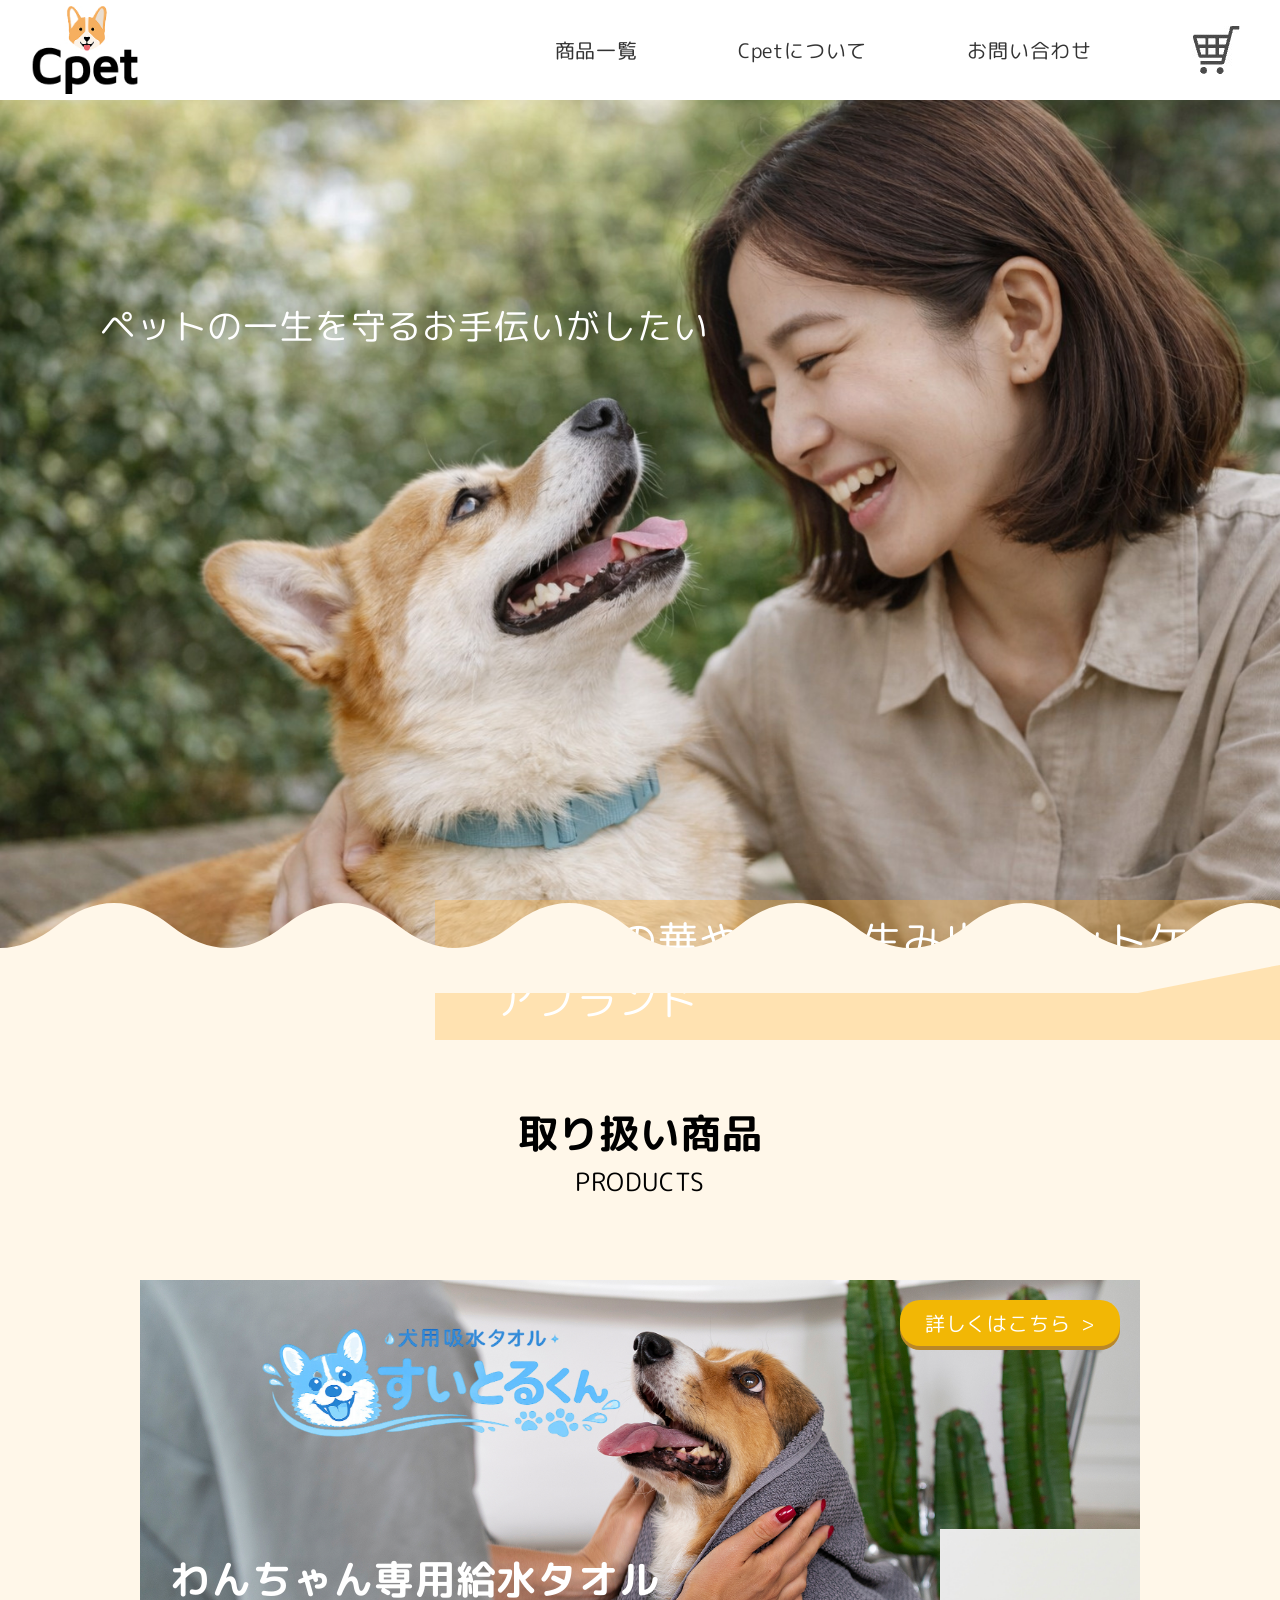
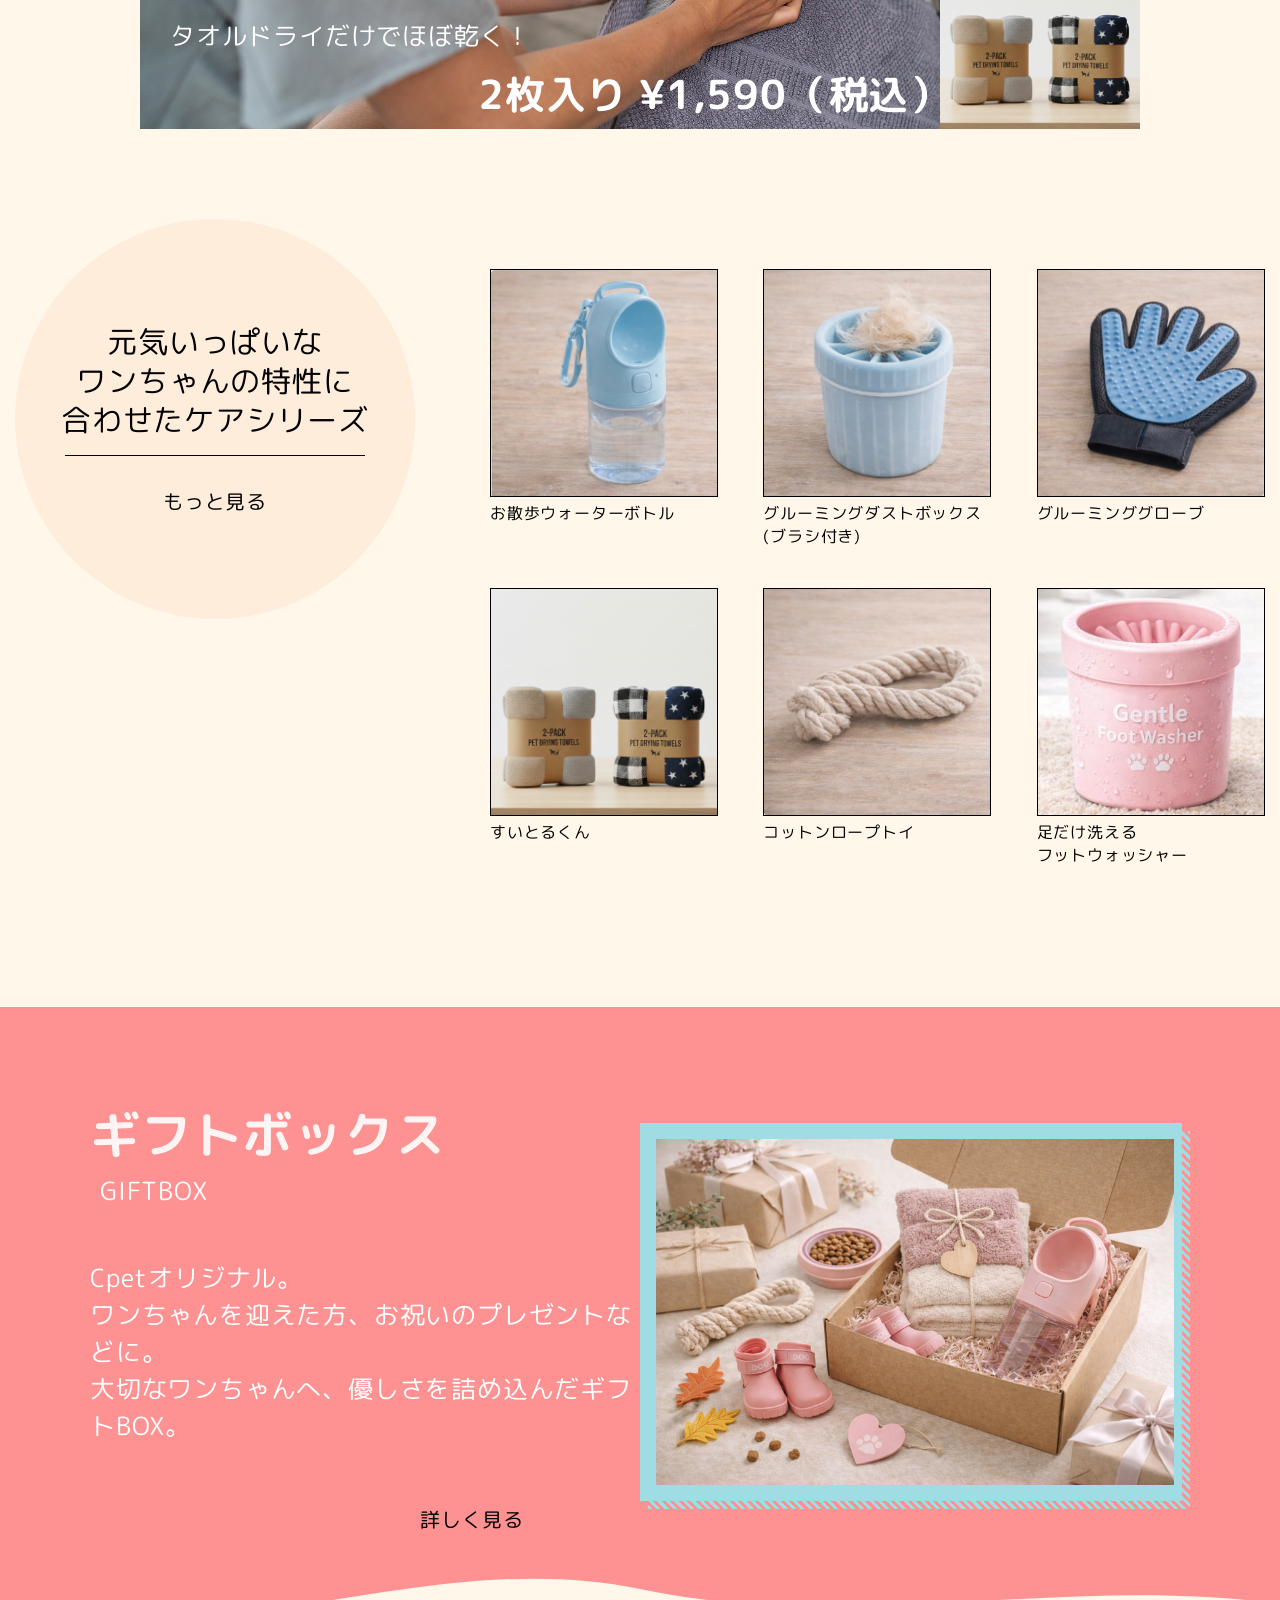
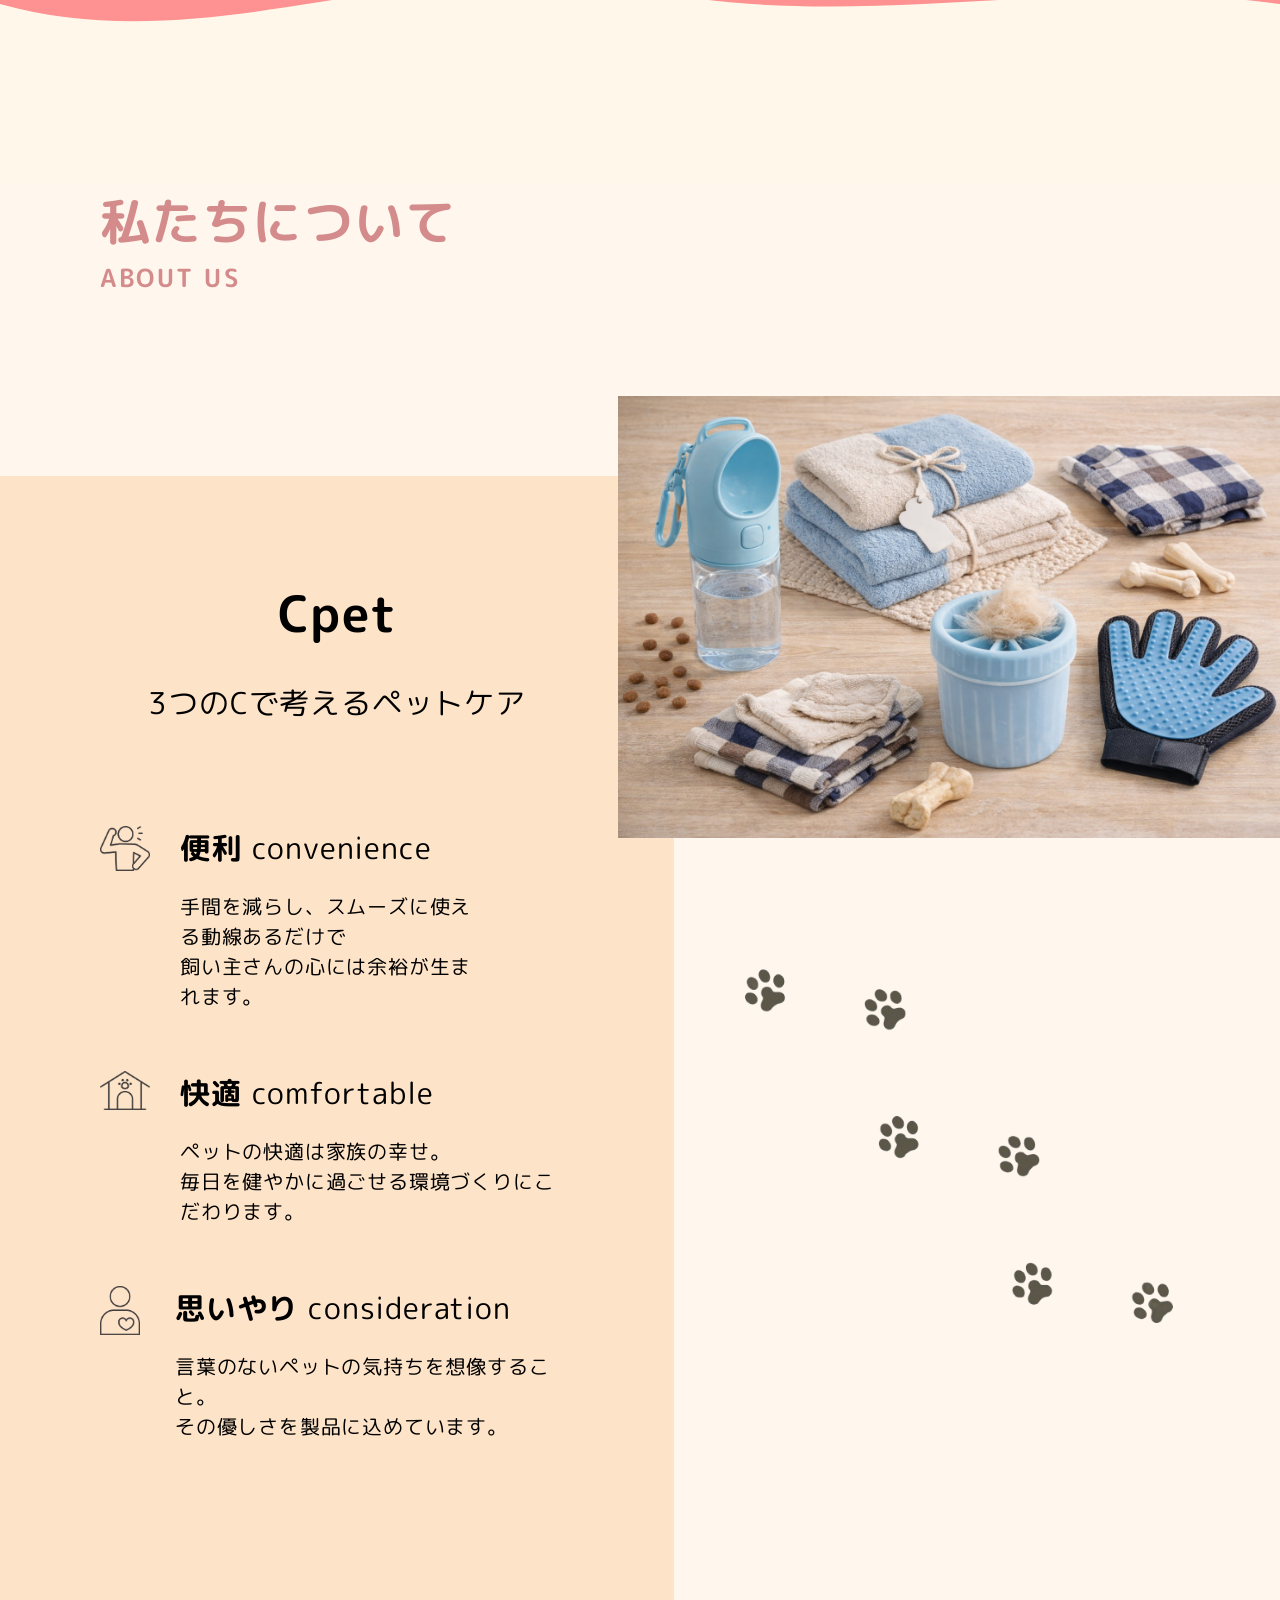
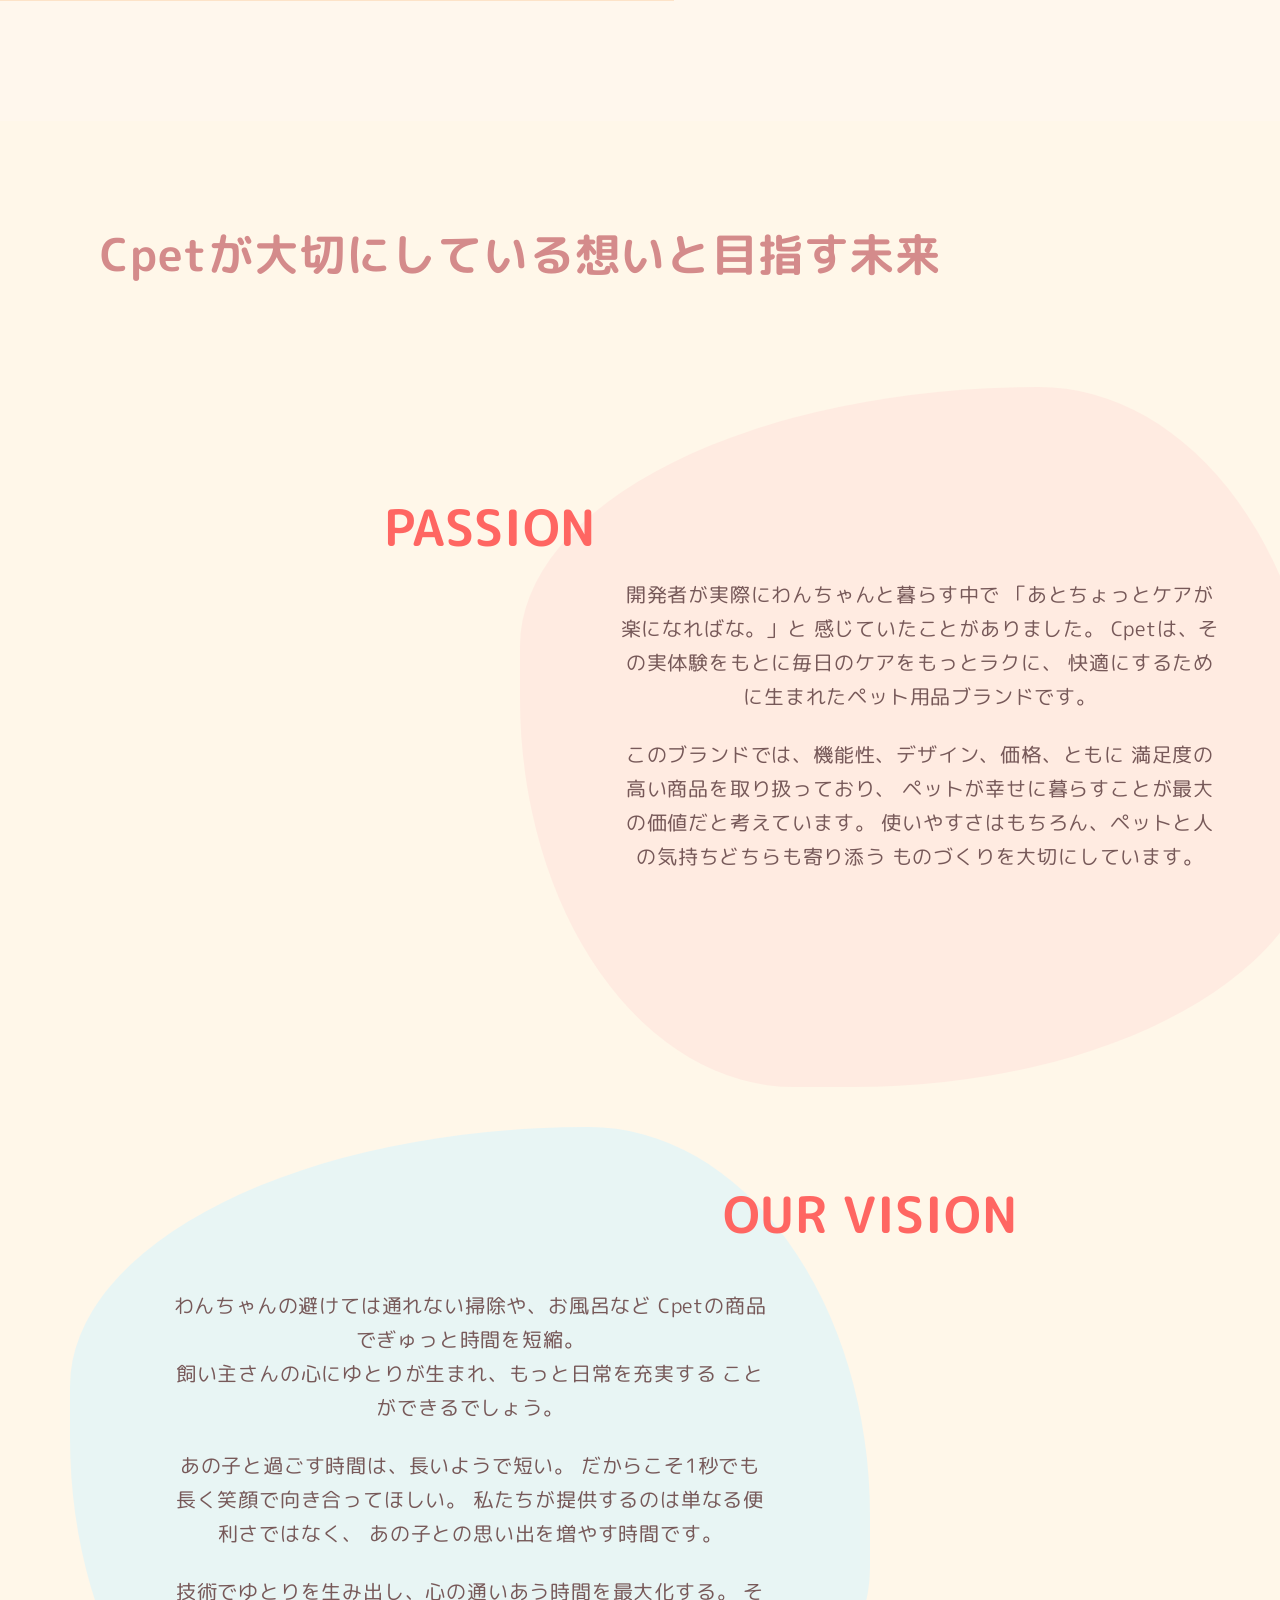
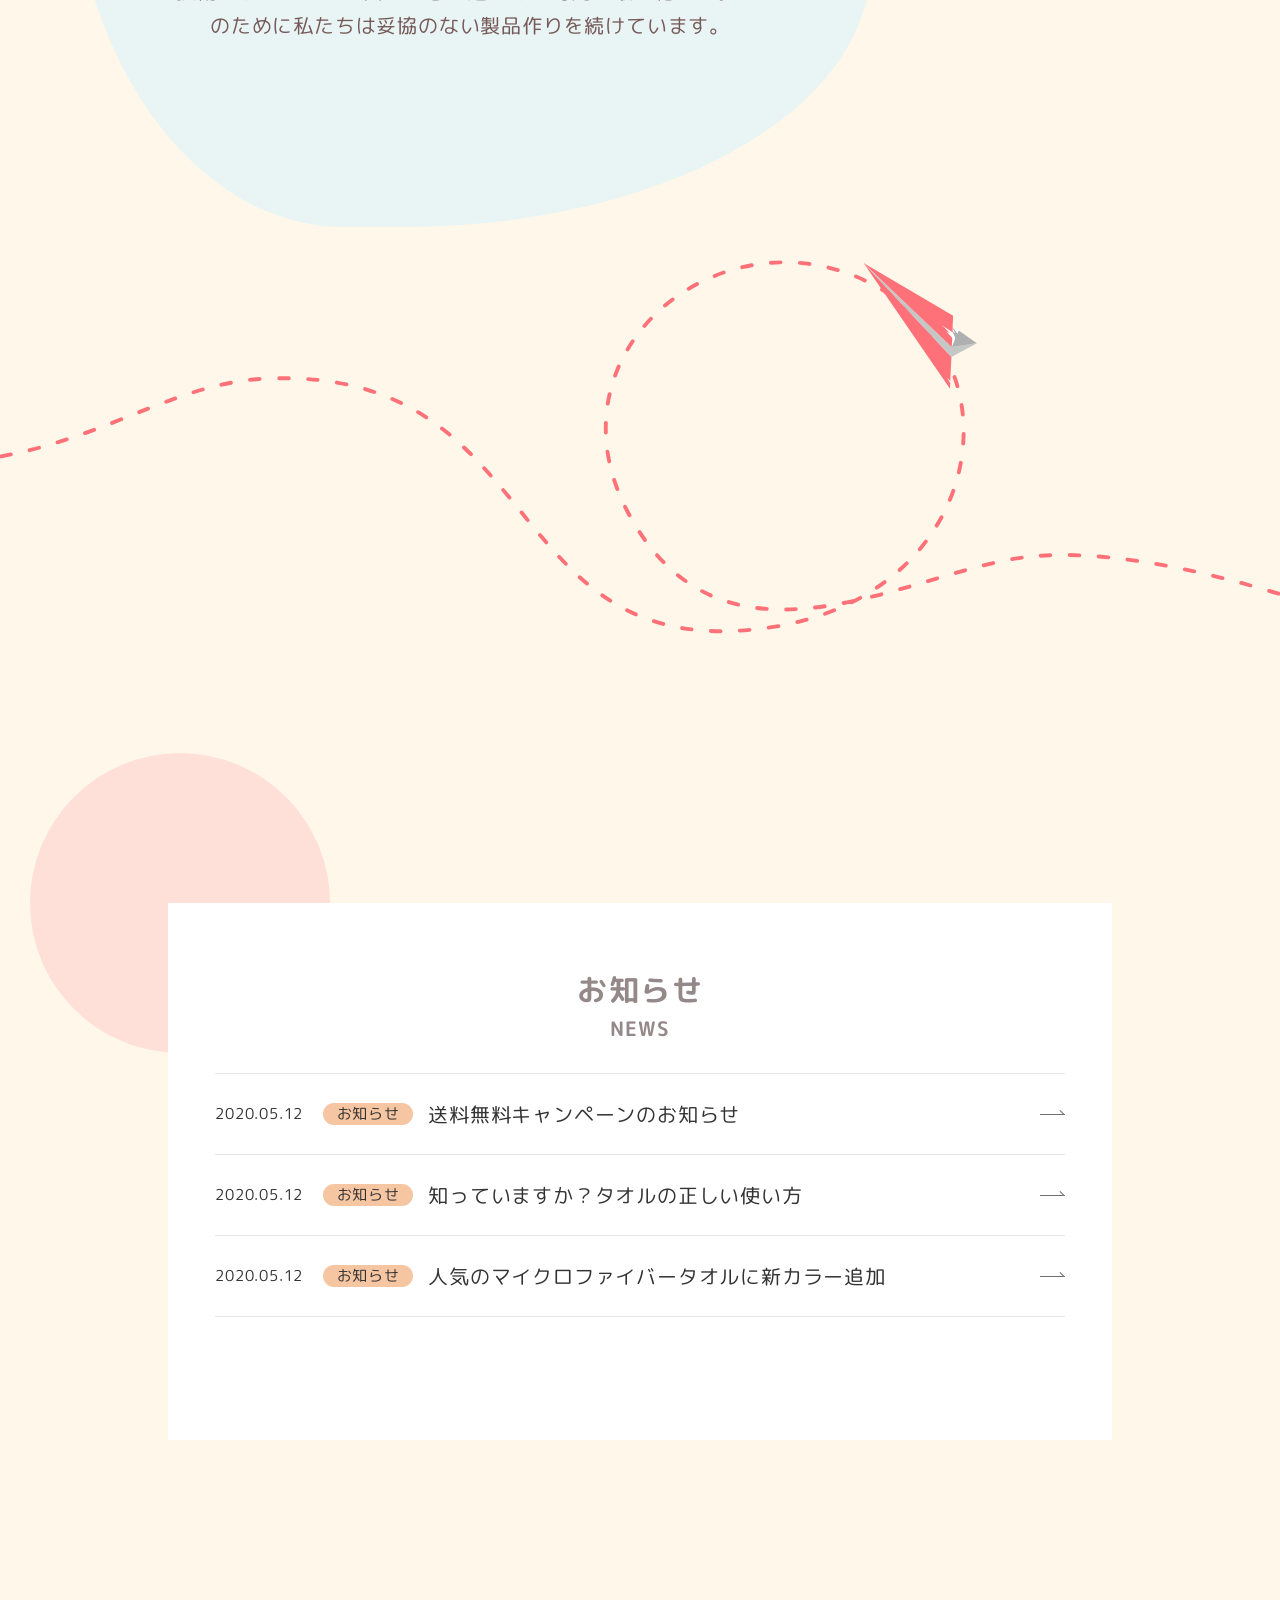
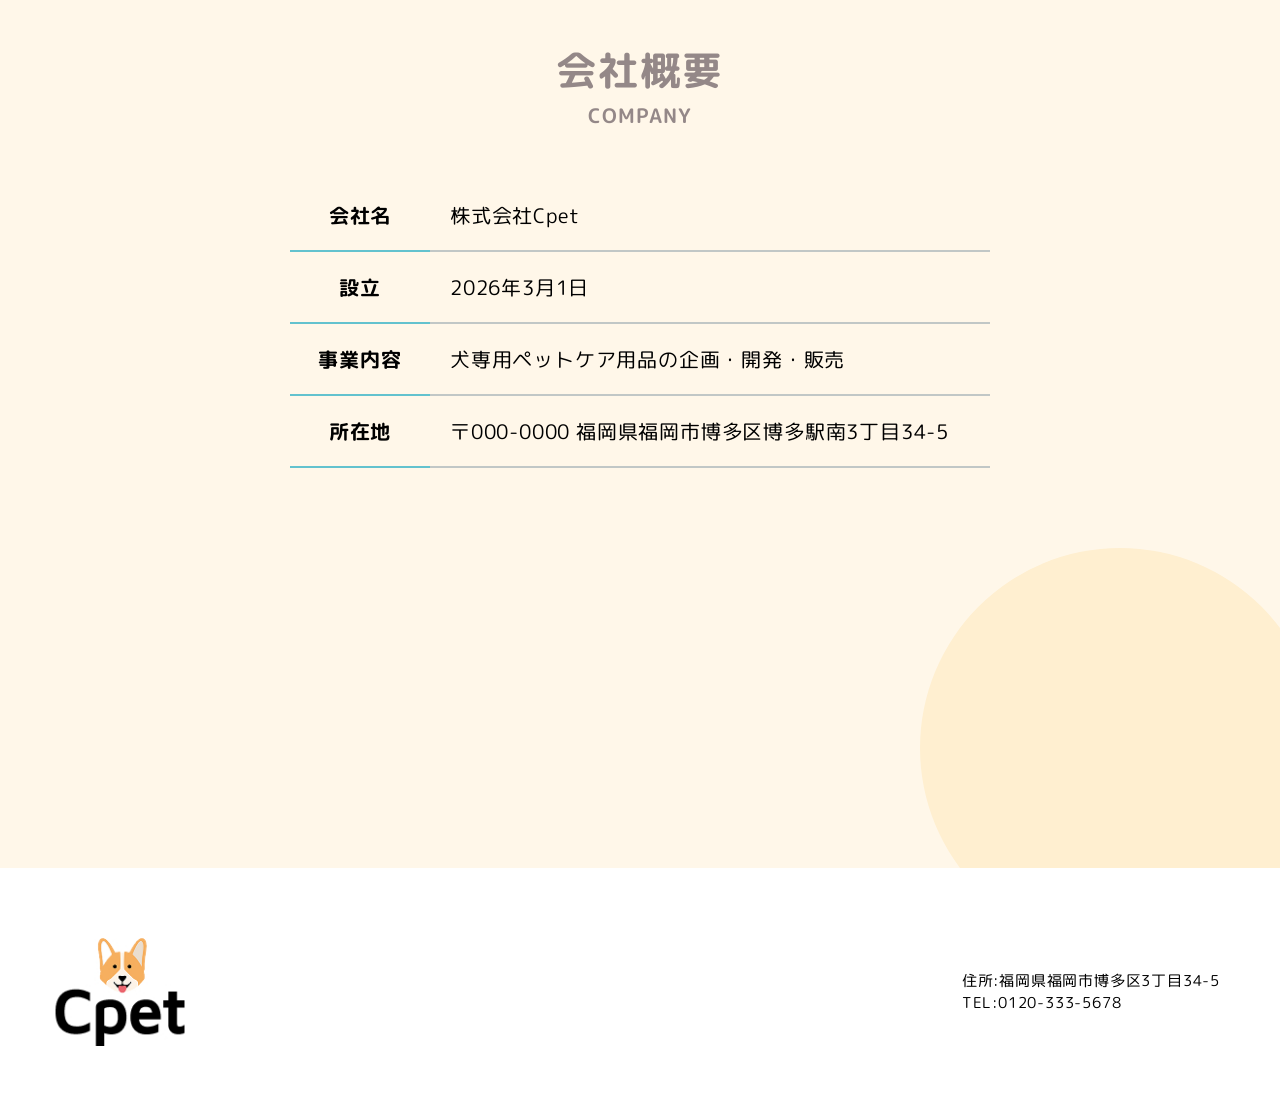
==== commit 4cb29363: "Update index.html" ====
--- a/index.html
+++ b/index.html
@@ -2,7 +2,7 @@
 <html lang="ja">
 <head>
     <meta charset="UTF-8">
-    <title>cpet|ペットケア用品通販サイト</title>
+    <title>cpet | ペットケア用品通販サイト</title>
     <meta name="description" content="犬専用商品を販売しているペット用品会社です
     ">
     <meta name="viewport" content="width=device-width, initial-scale=1">
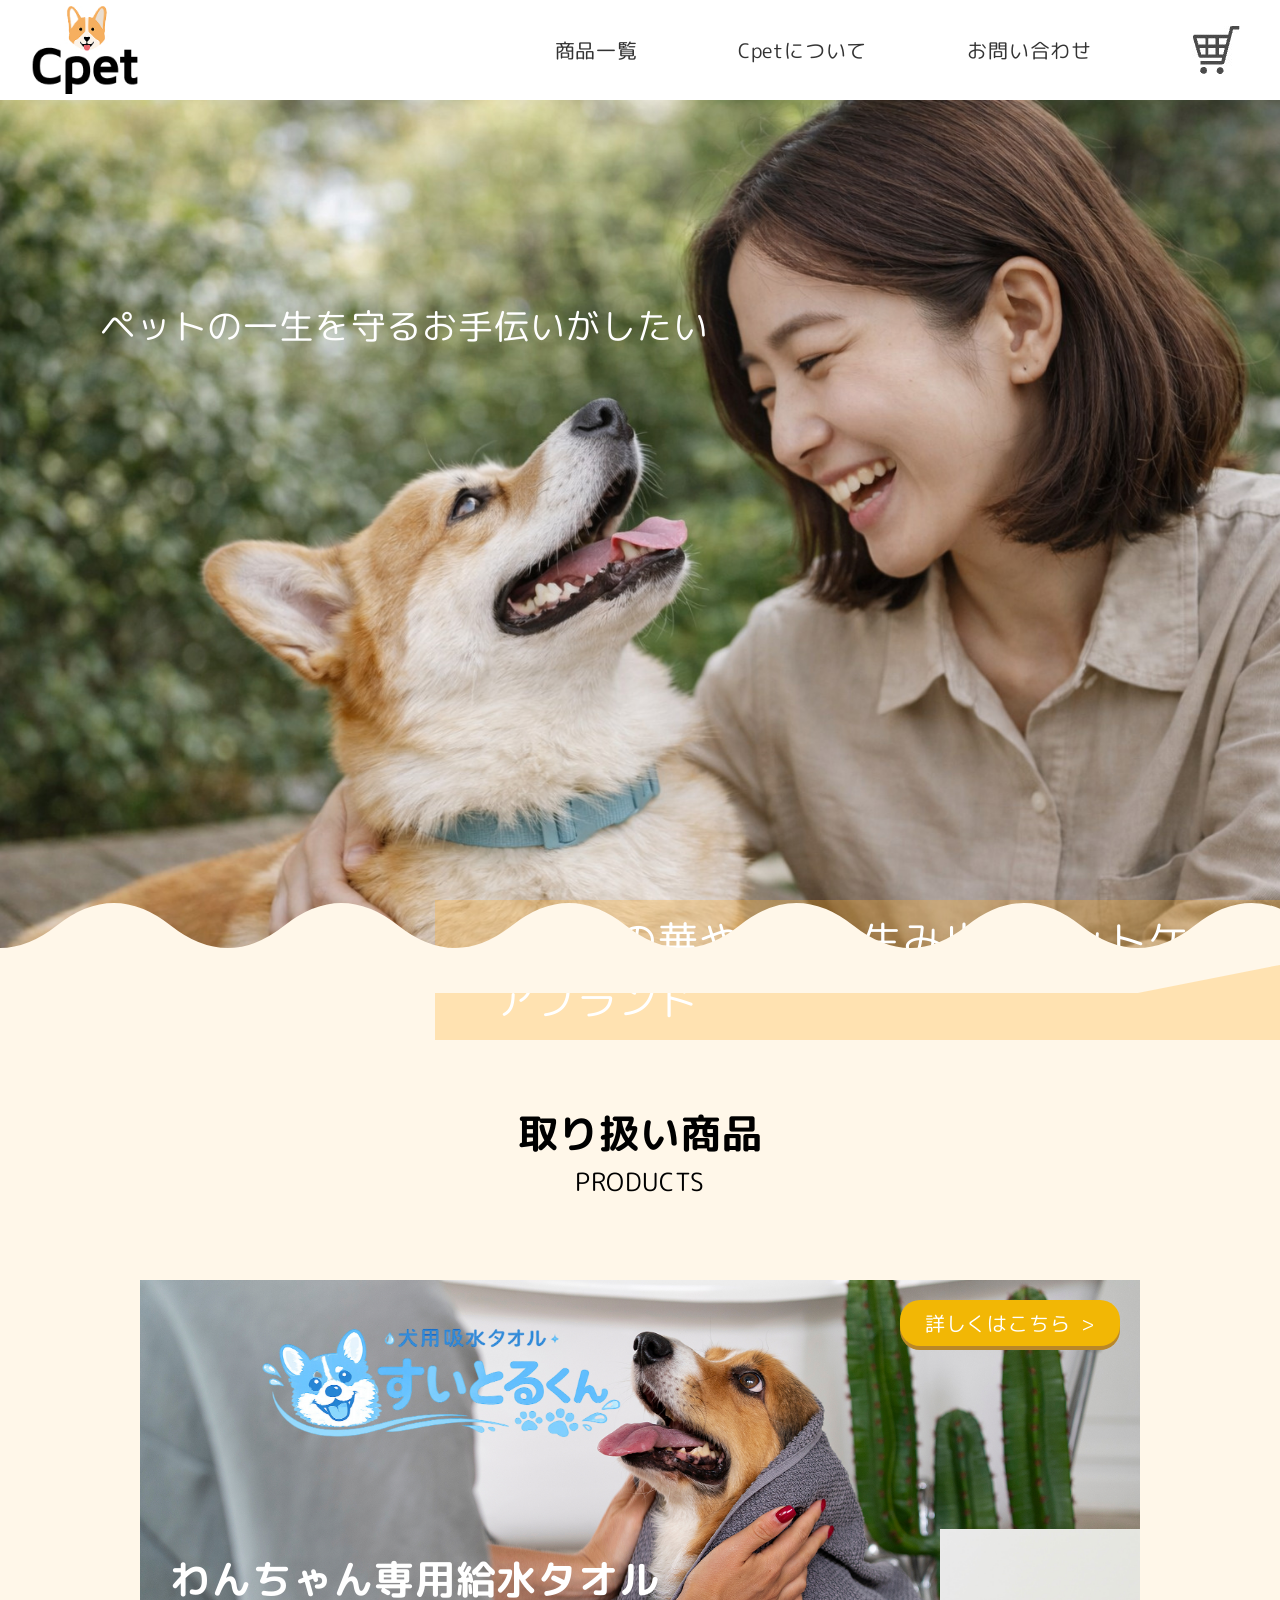
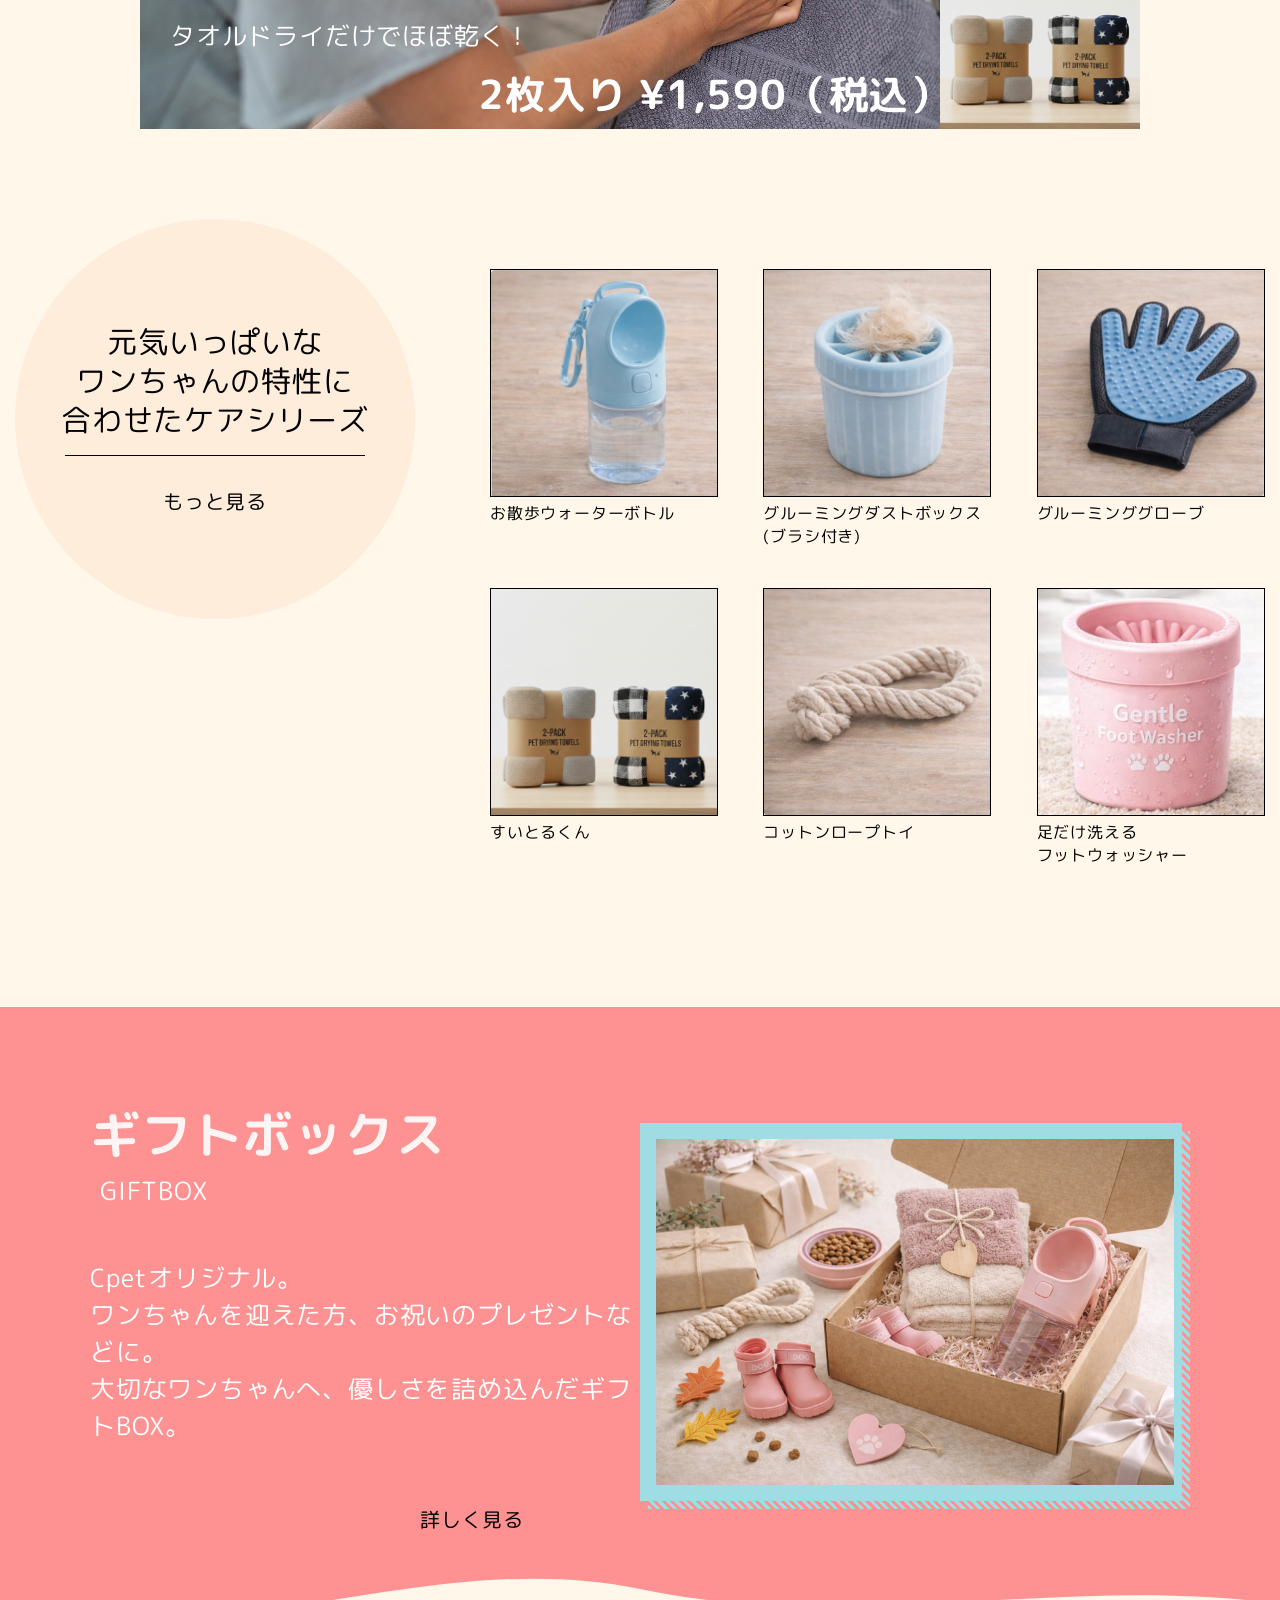
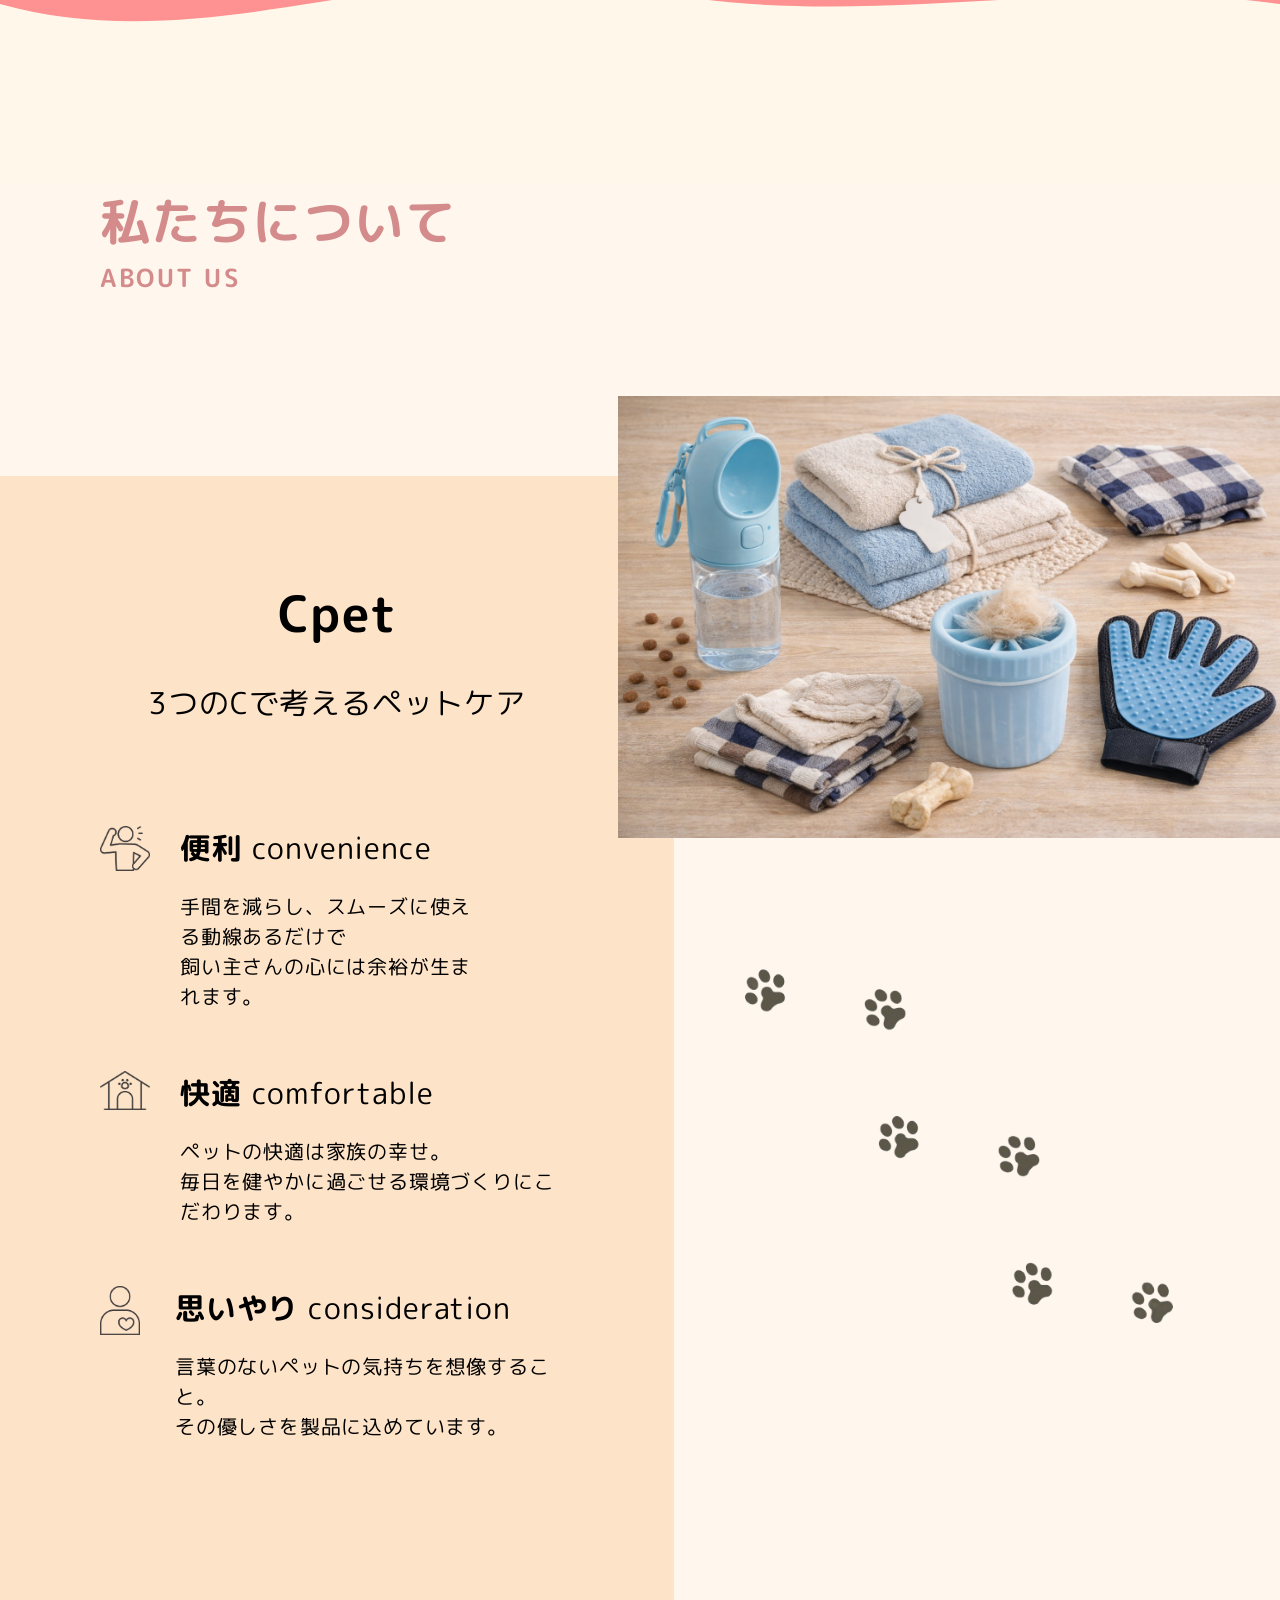
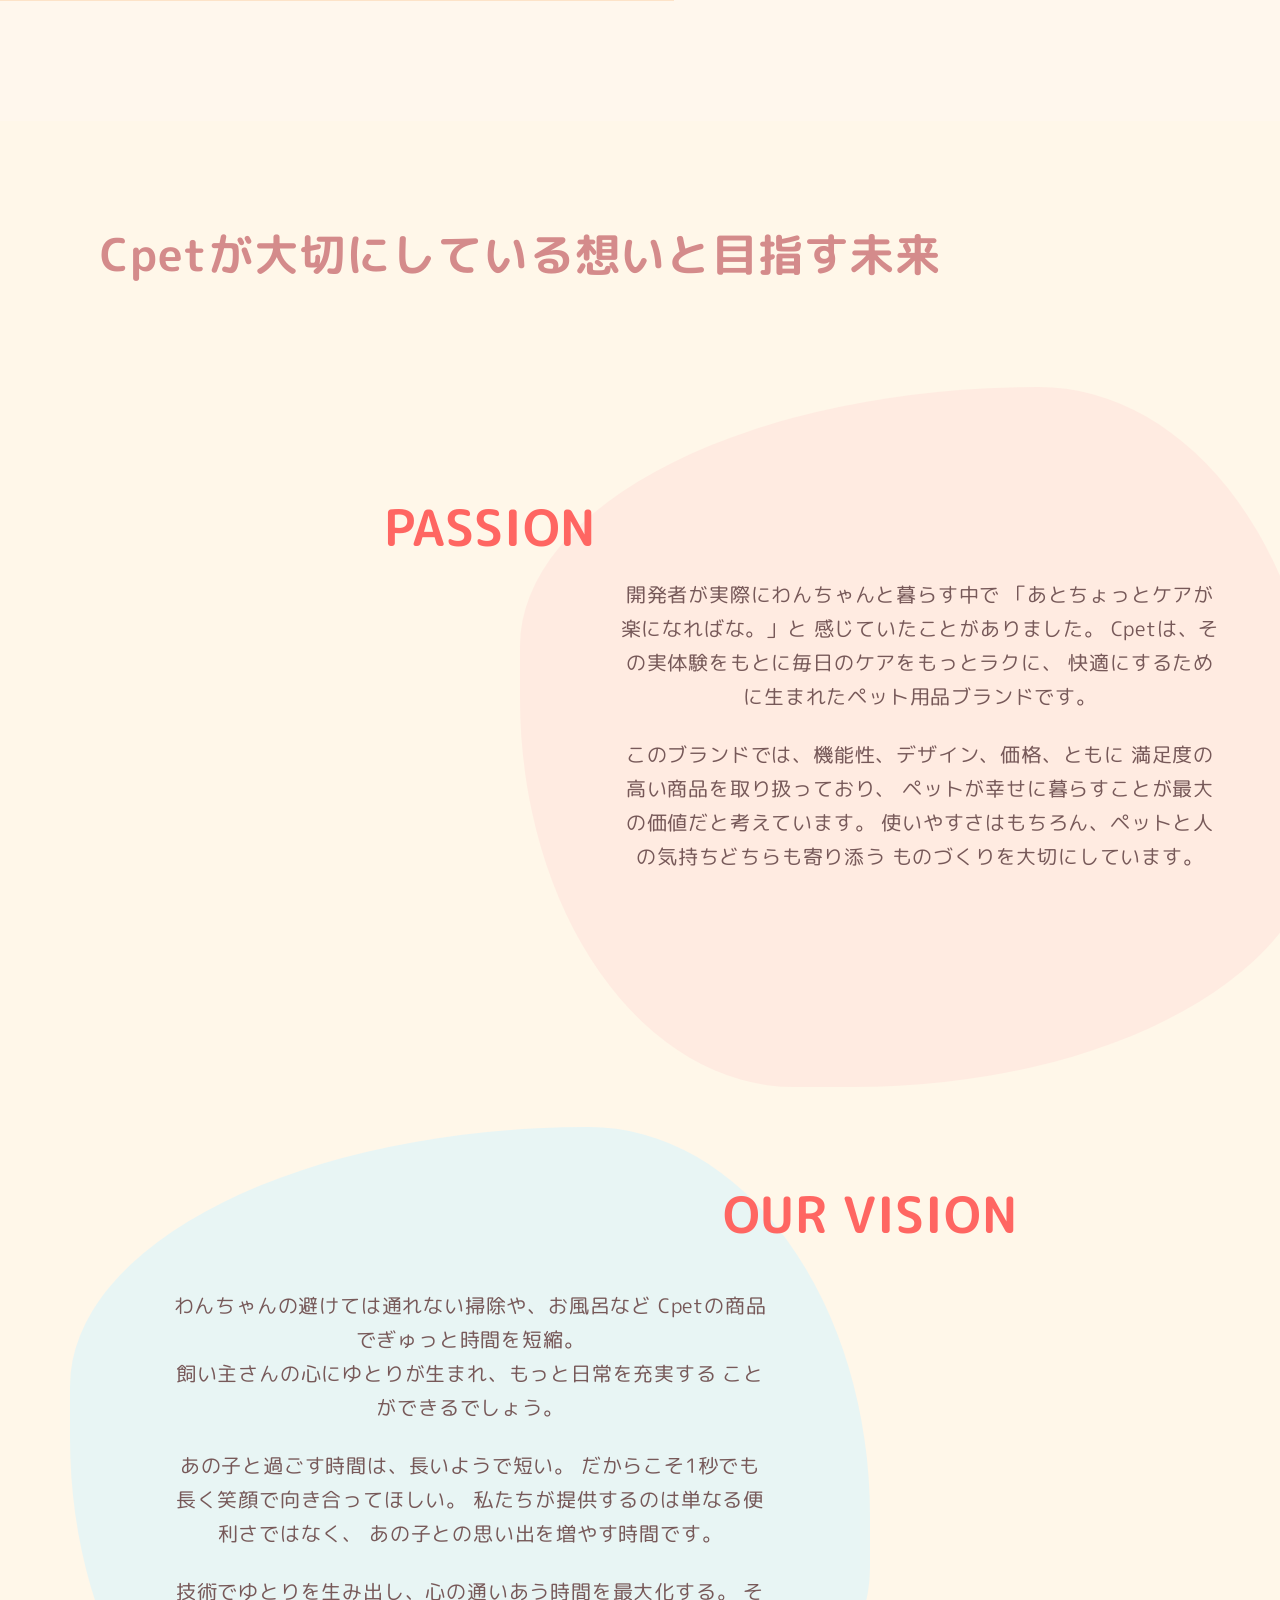
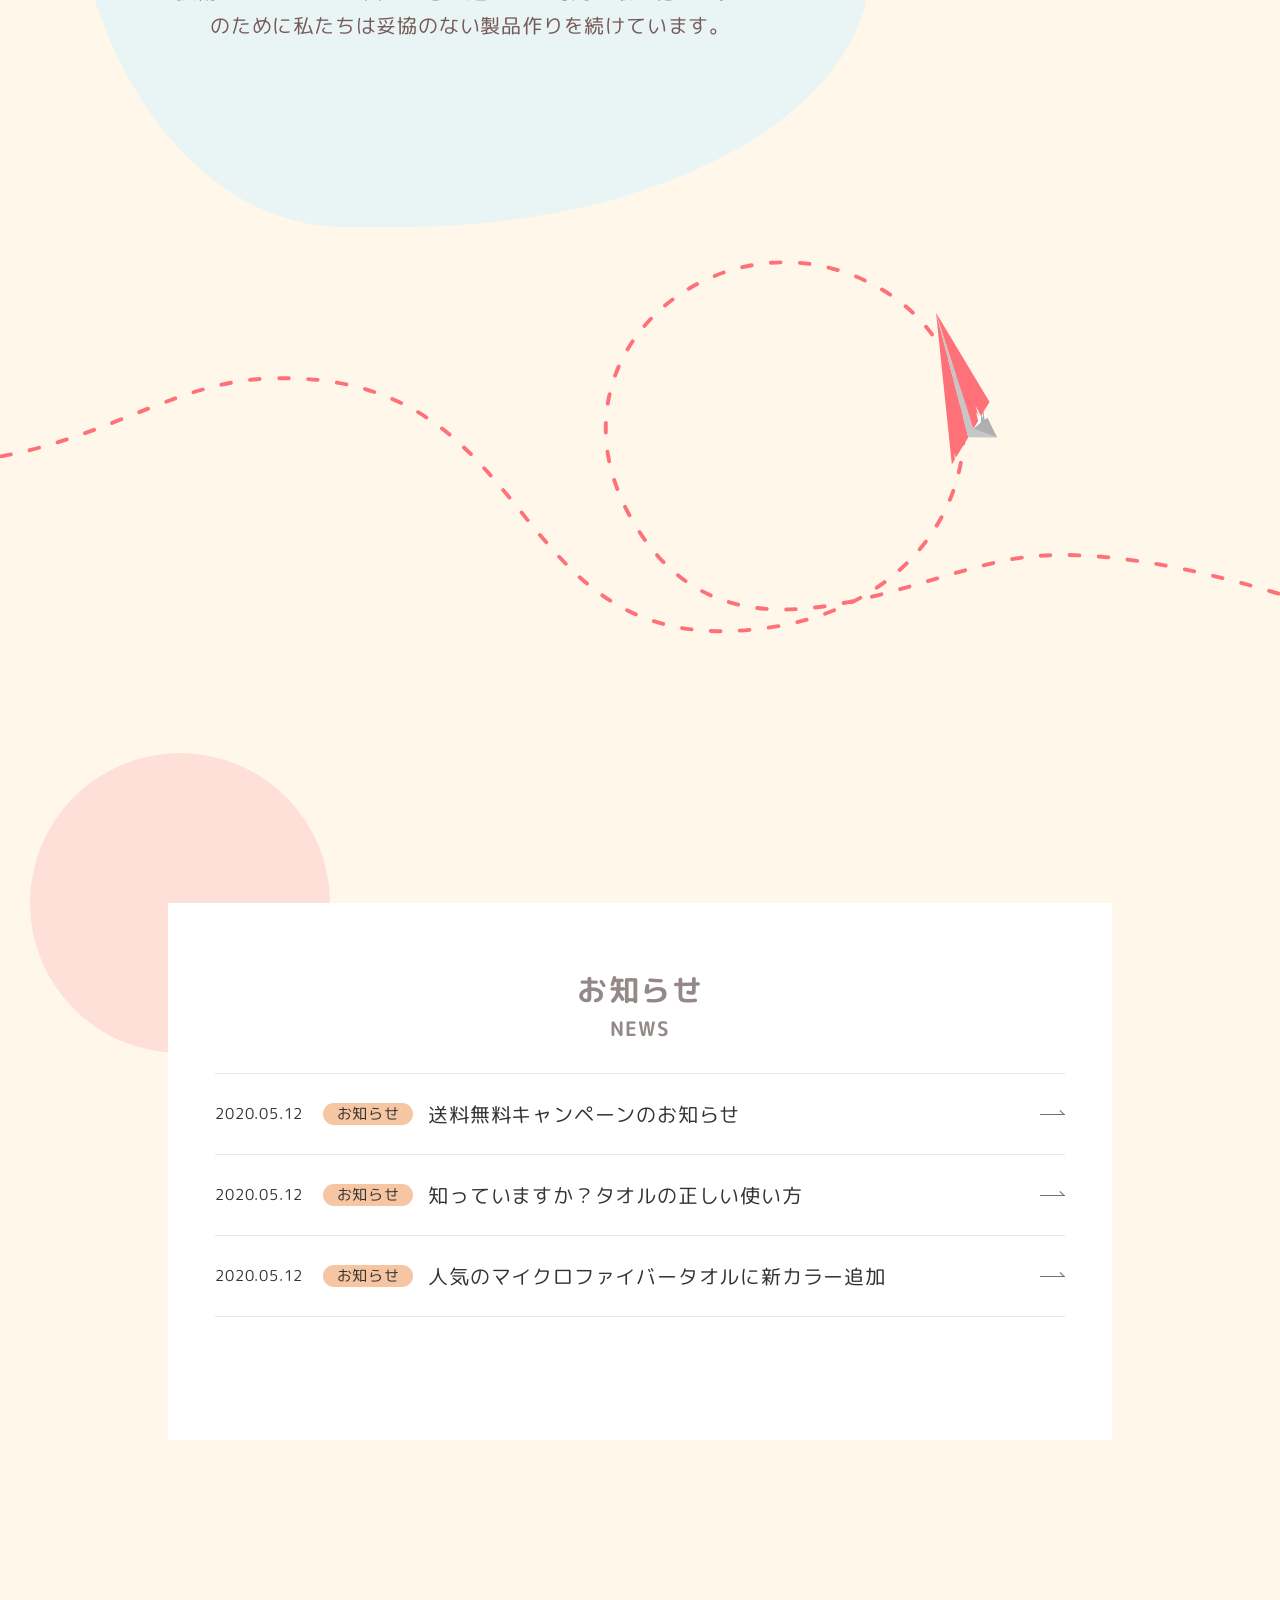
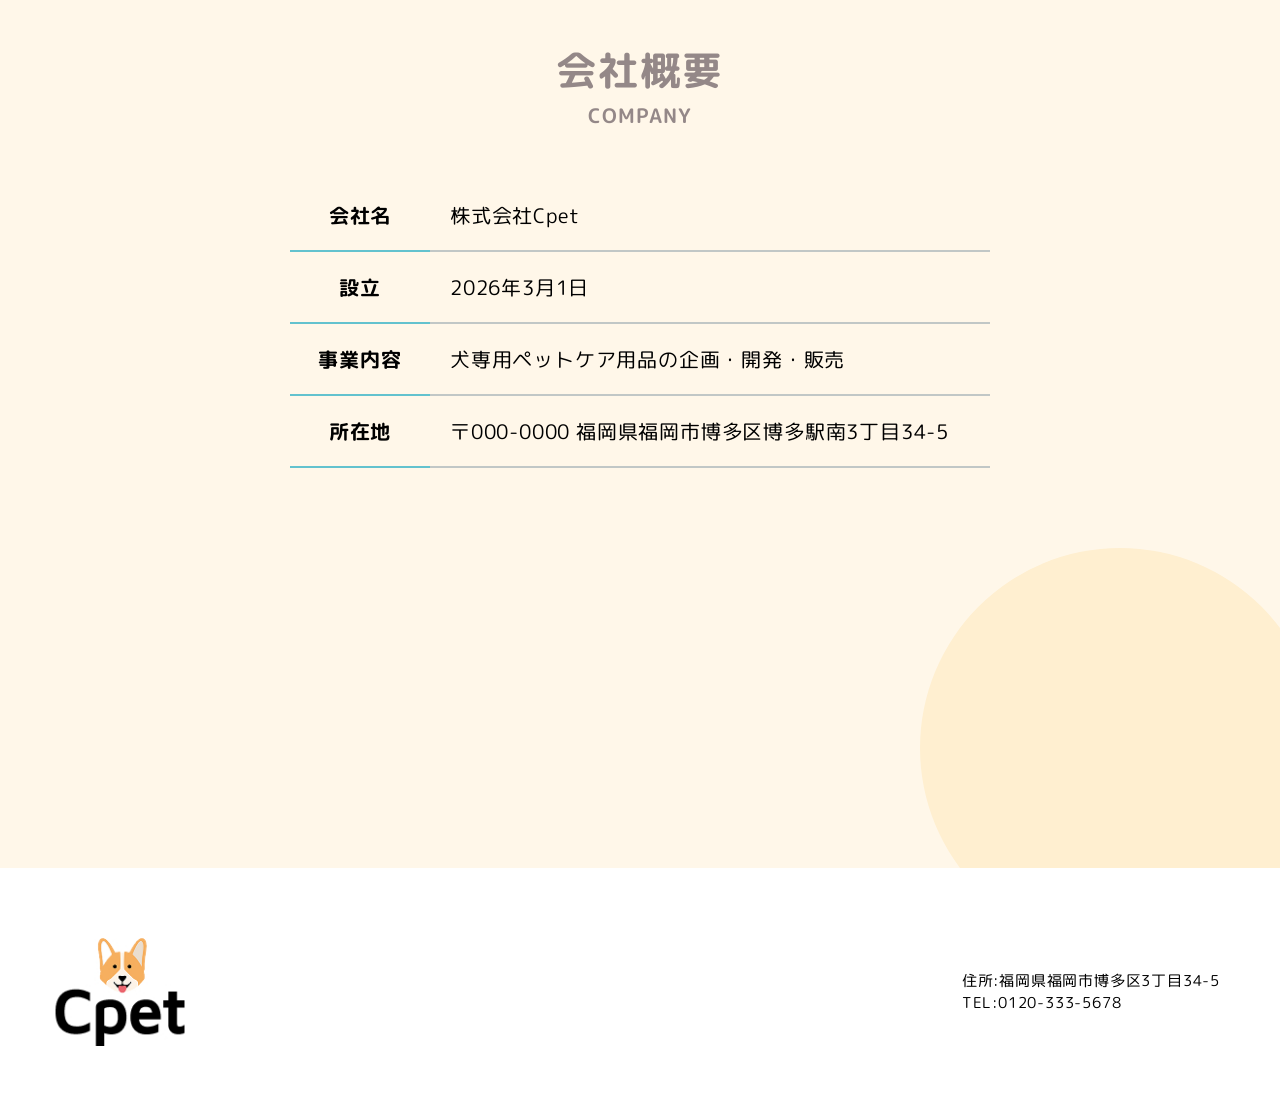
==== commit bdb7f563: "Update index.html" ====
--- a/index.html
+++ b/index.html
@@ -22,7 +22,7 @@
 </h1>
 
 <div class="header-right">
-    <a href="cart.html" class="cart-link">
+    <a href="coming-soon.html" class="cart-link">
       <img src="images/cart.jpeg" alt="カート">
     </a>
     <button class="hamburger" type="button" aria-label="メニュー">
@@ -34,10 +34,10 @@
     
 <nav class="navi">
 <ul class="menu">
-    <li><a href="product.hrml">商品一覧</a></li>
+    <li><a href="coming-soon.html">商品一覧</a></li>
     <li><a href="index.html#about">Cpetについて</a></li>
     <li><a href="contact.html">お問い合わせ</a></li>
-    <li><a href="cart.html"><img src="images/cart.jpeg" alt="カート"></a></li>
+    <li><a href="coming-soon.html"><img src="images/cart.jpeg" alt="カート"></a></li>
 </ul>
 </nav>
     
@@ -46,7 +46,7 @@
   <button class="drawer-close">×</button>
   <nav class="drawer-nav">
     <a href="index.html">トップページ</a>
-    <a href="product.hrml">商品一覧</a>
+    <a href=coming-soon.html>商品一覧</a>
     <a href="index.html#about">Cpetについて</a>
     <a href="index.html#company">会社概要</a>
      <a href="contact.html">お問い合わせ</a>
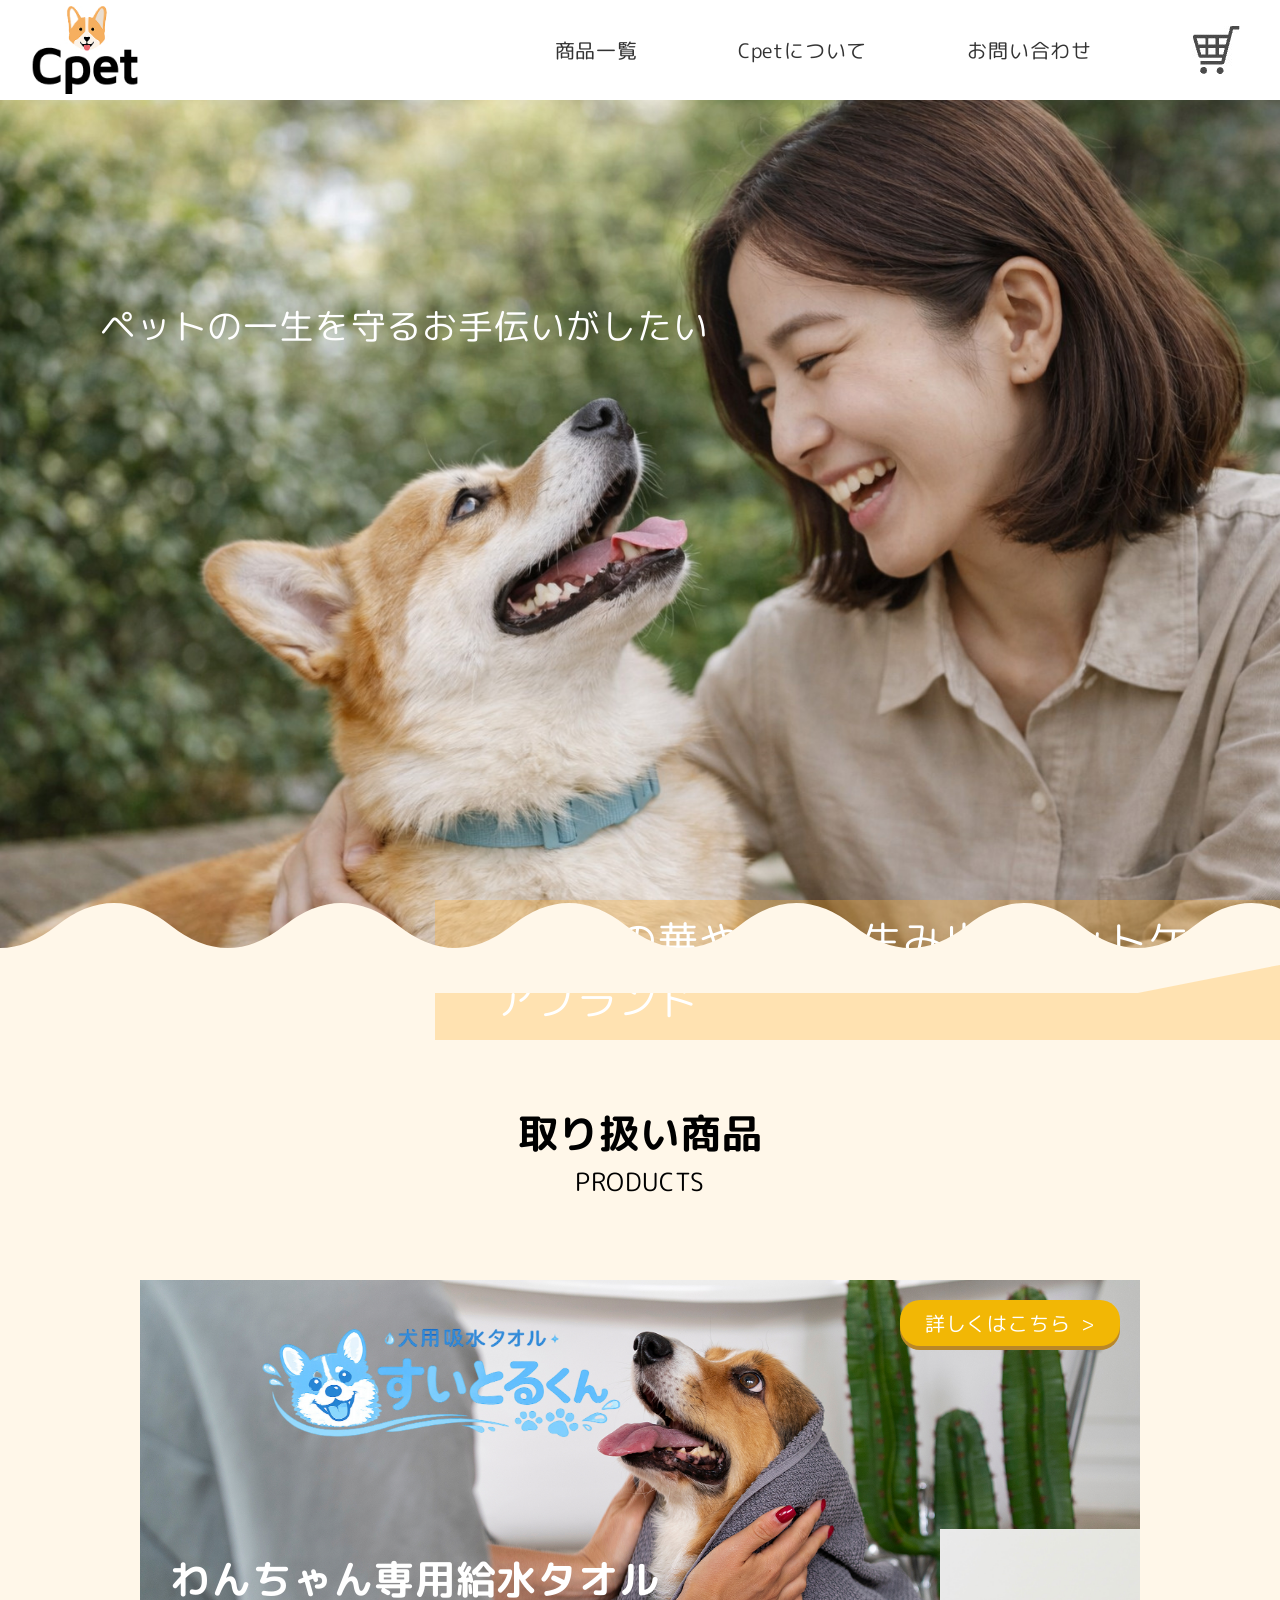
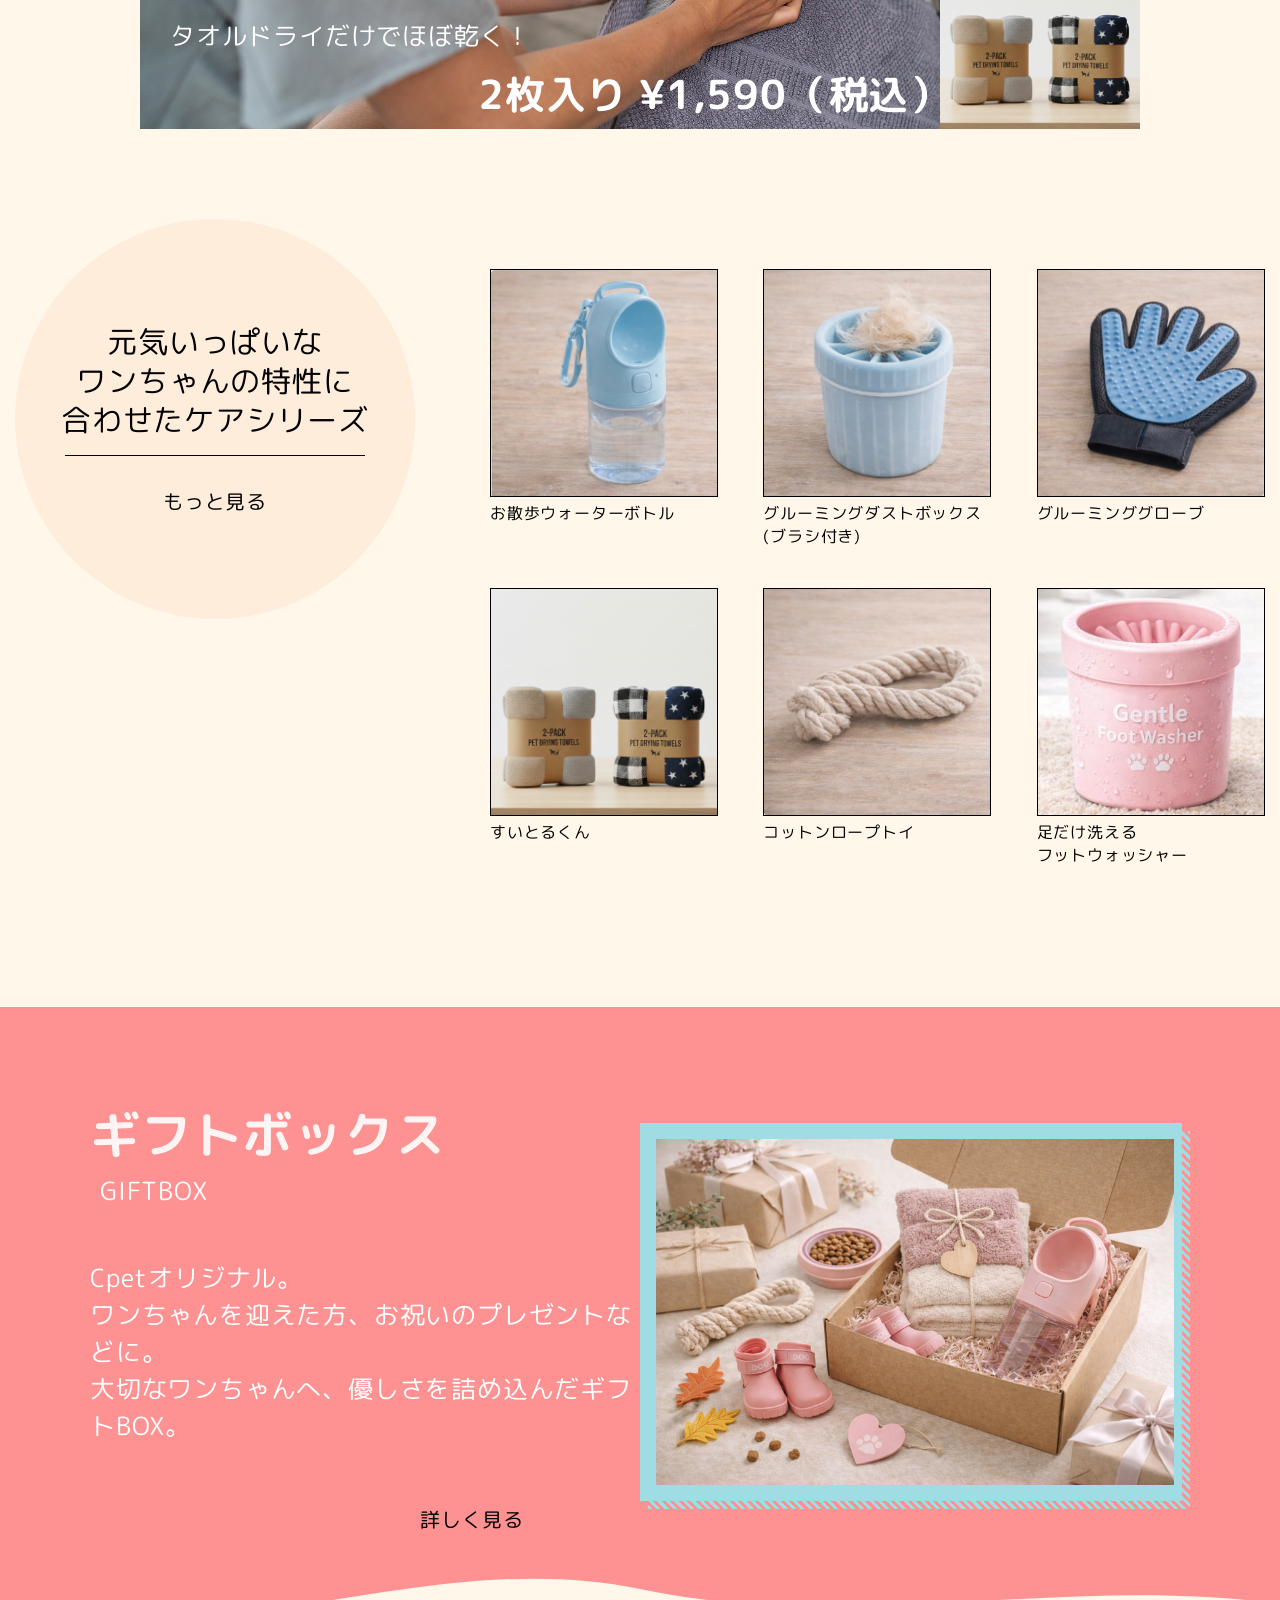
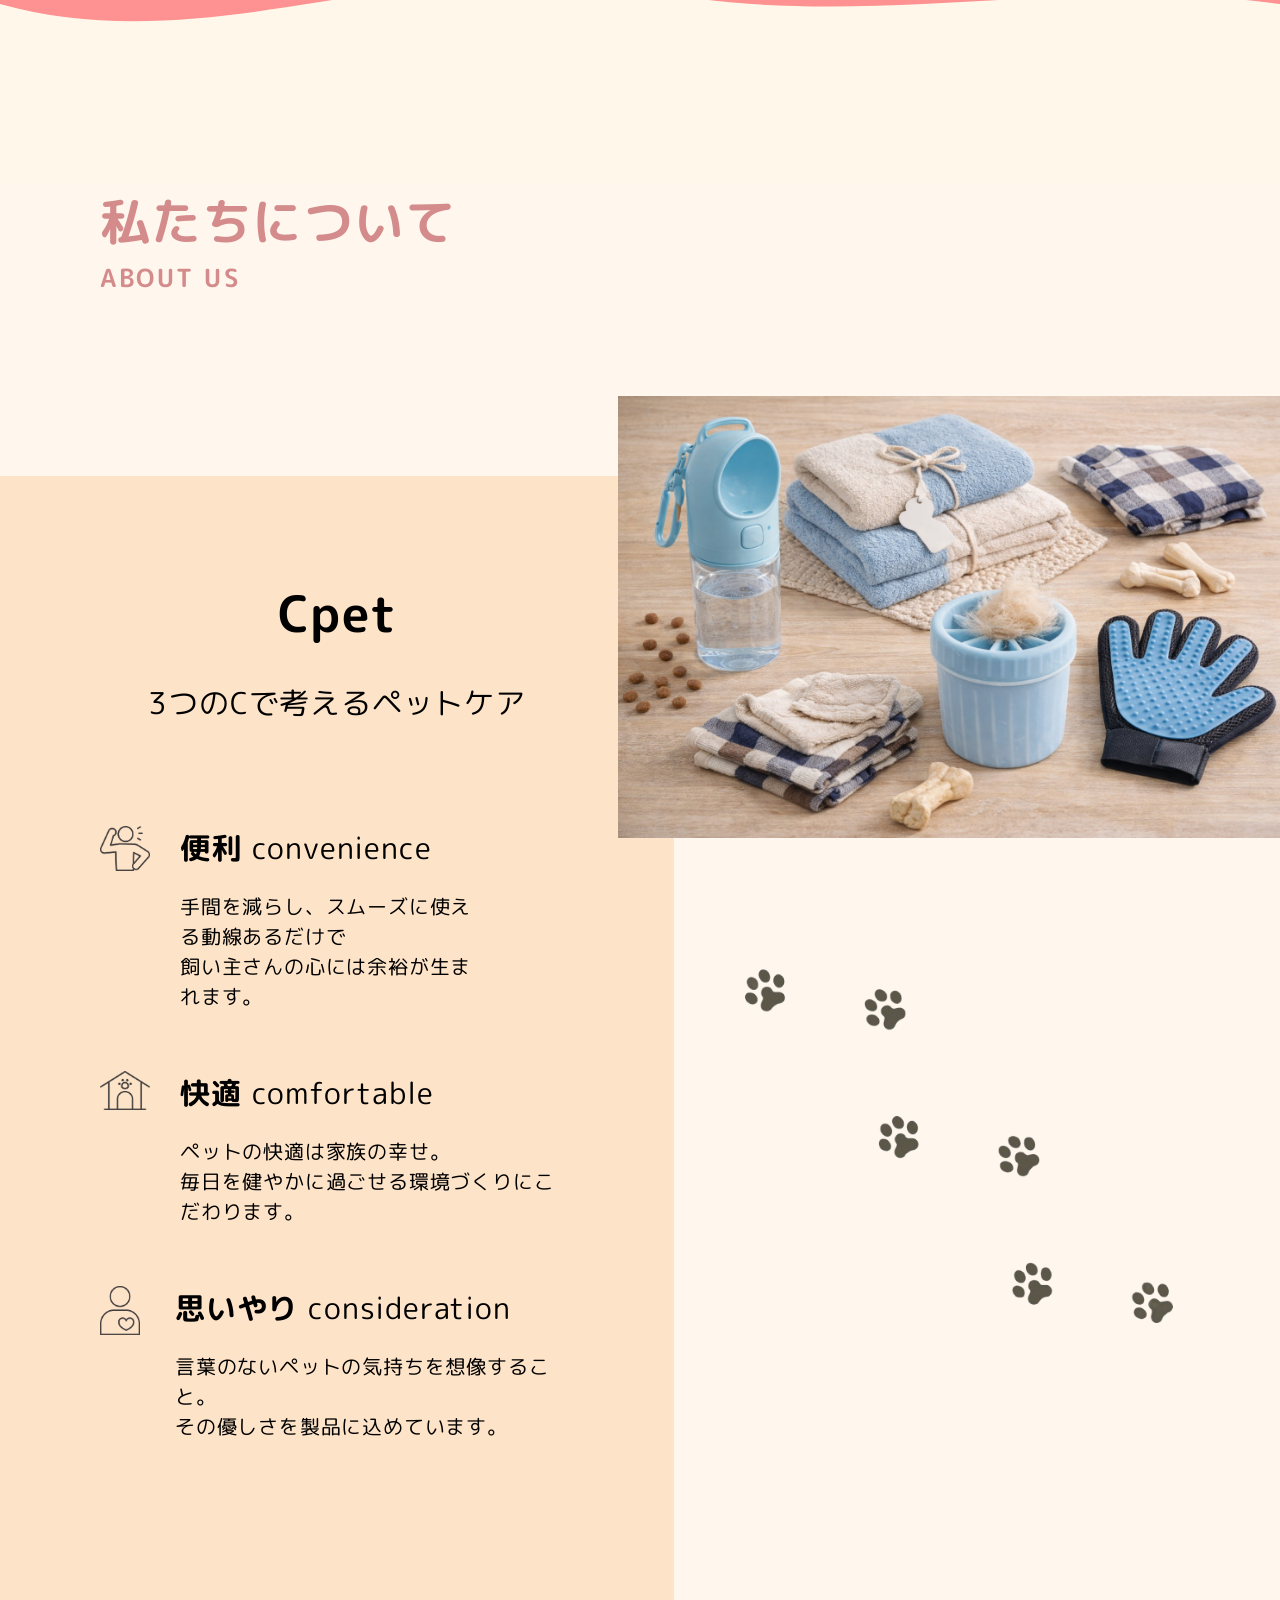
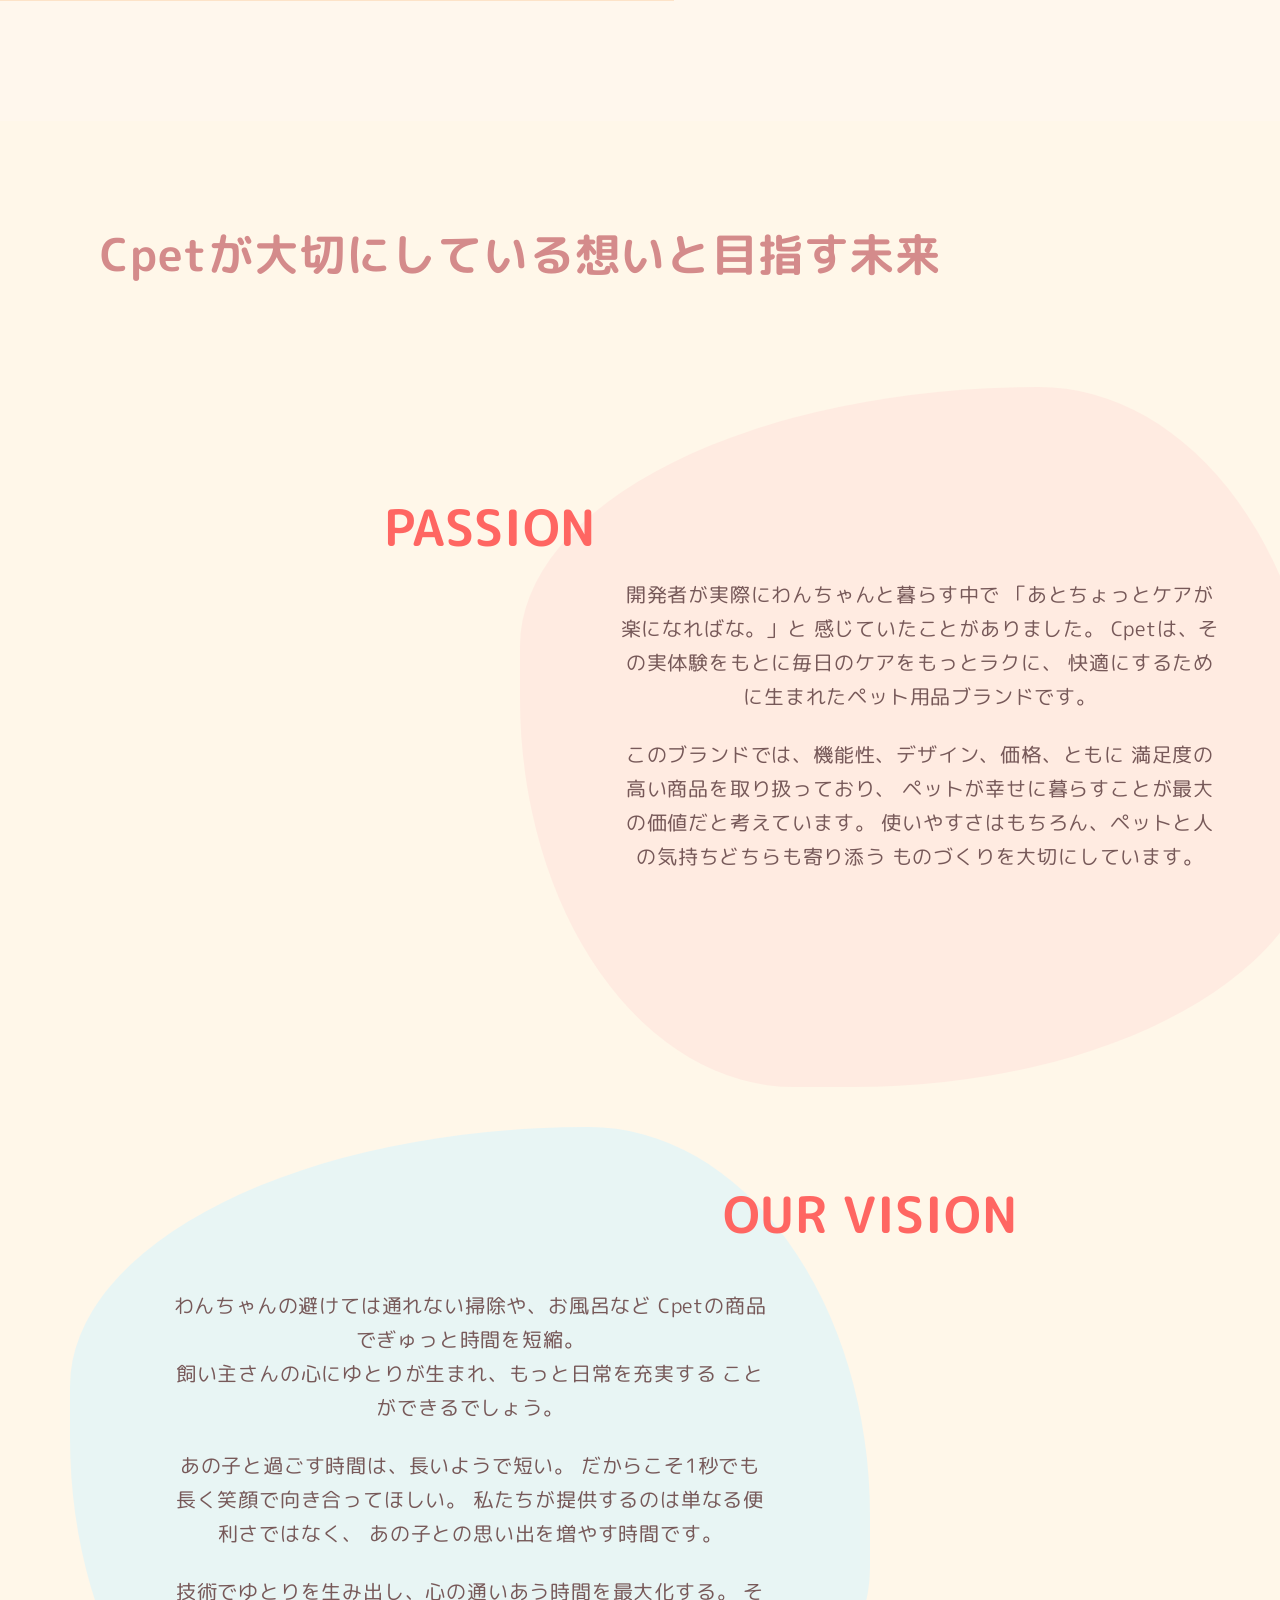
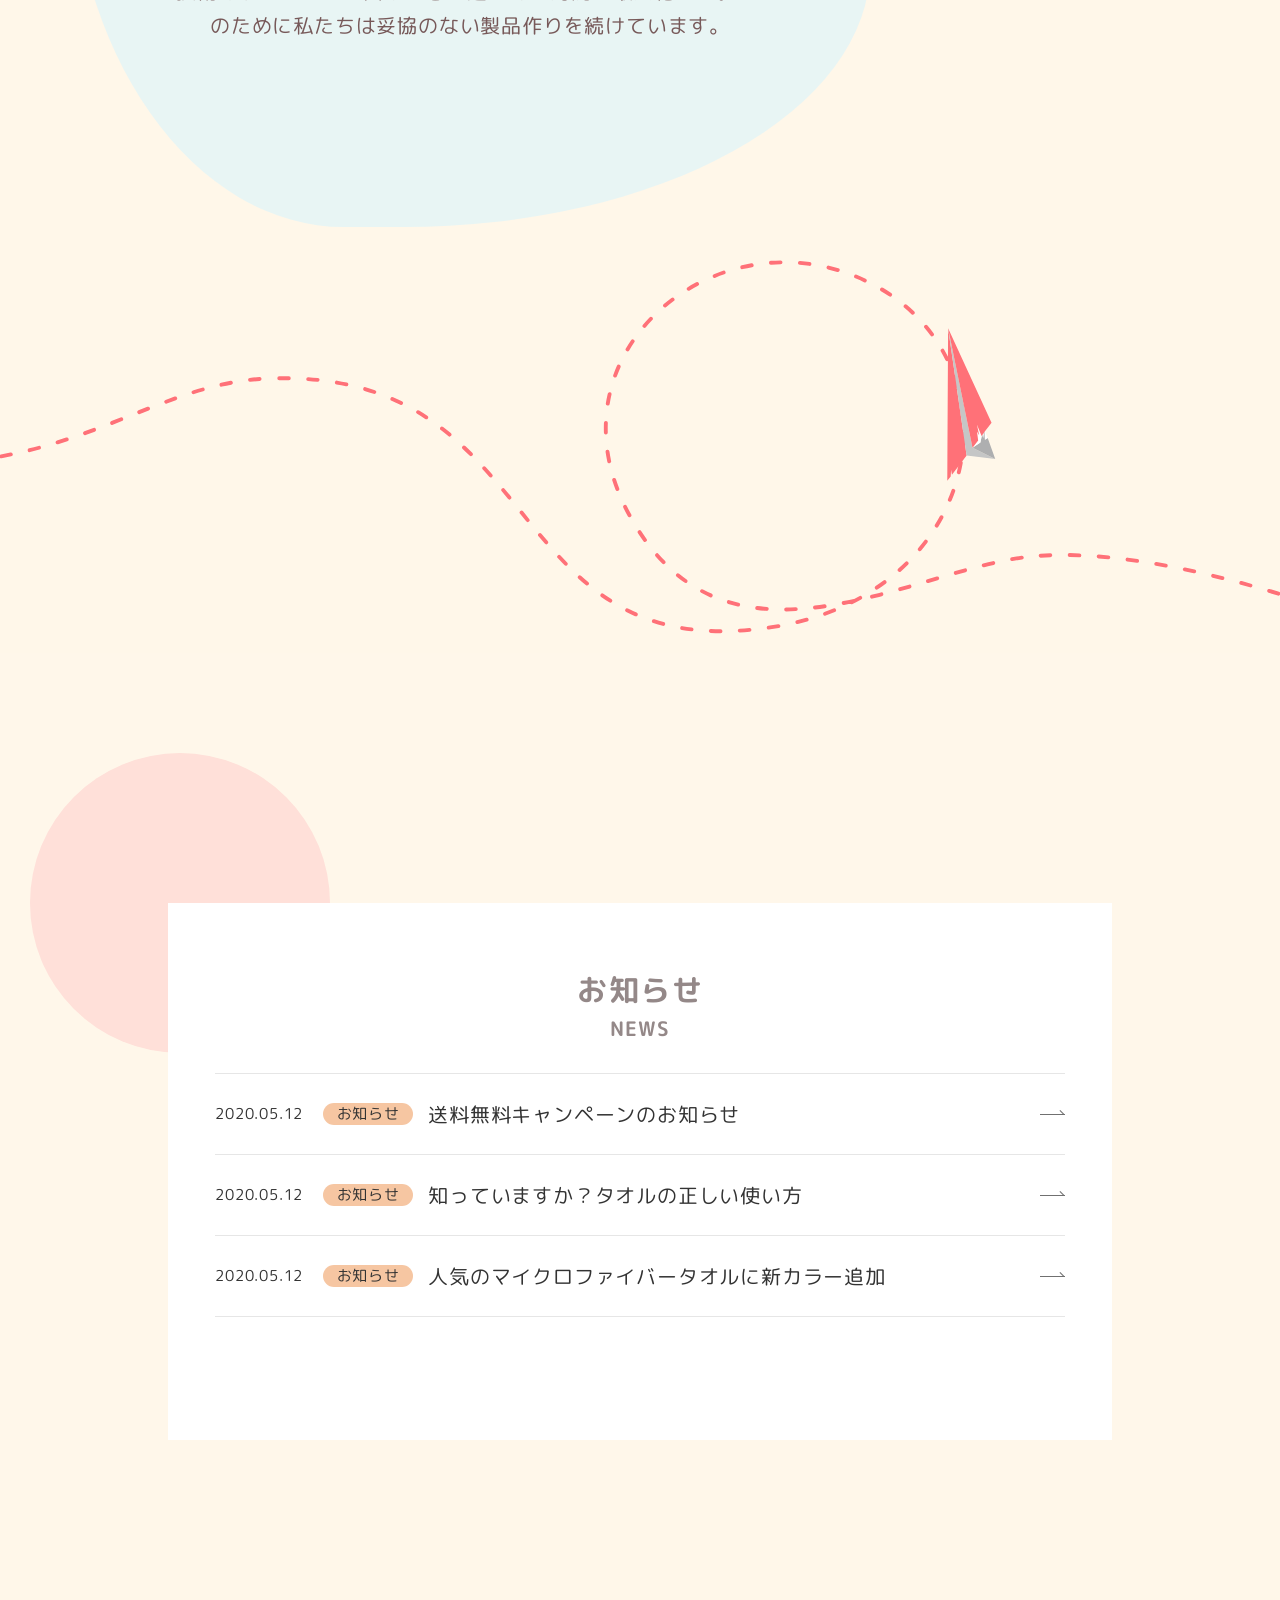
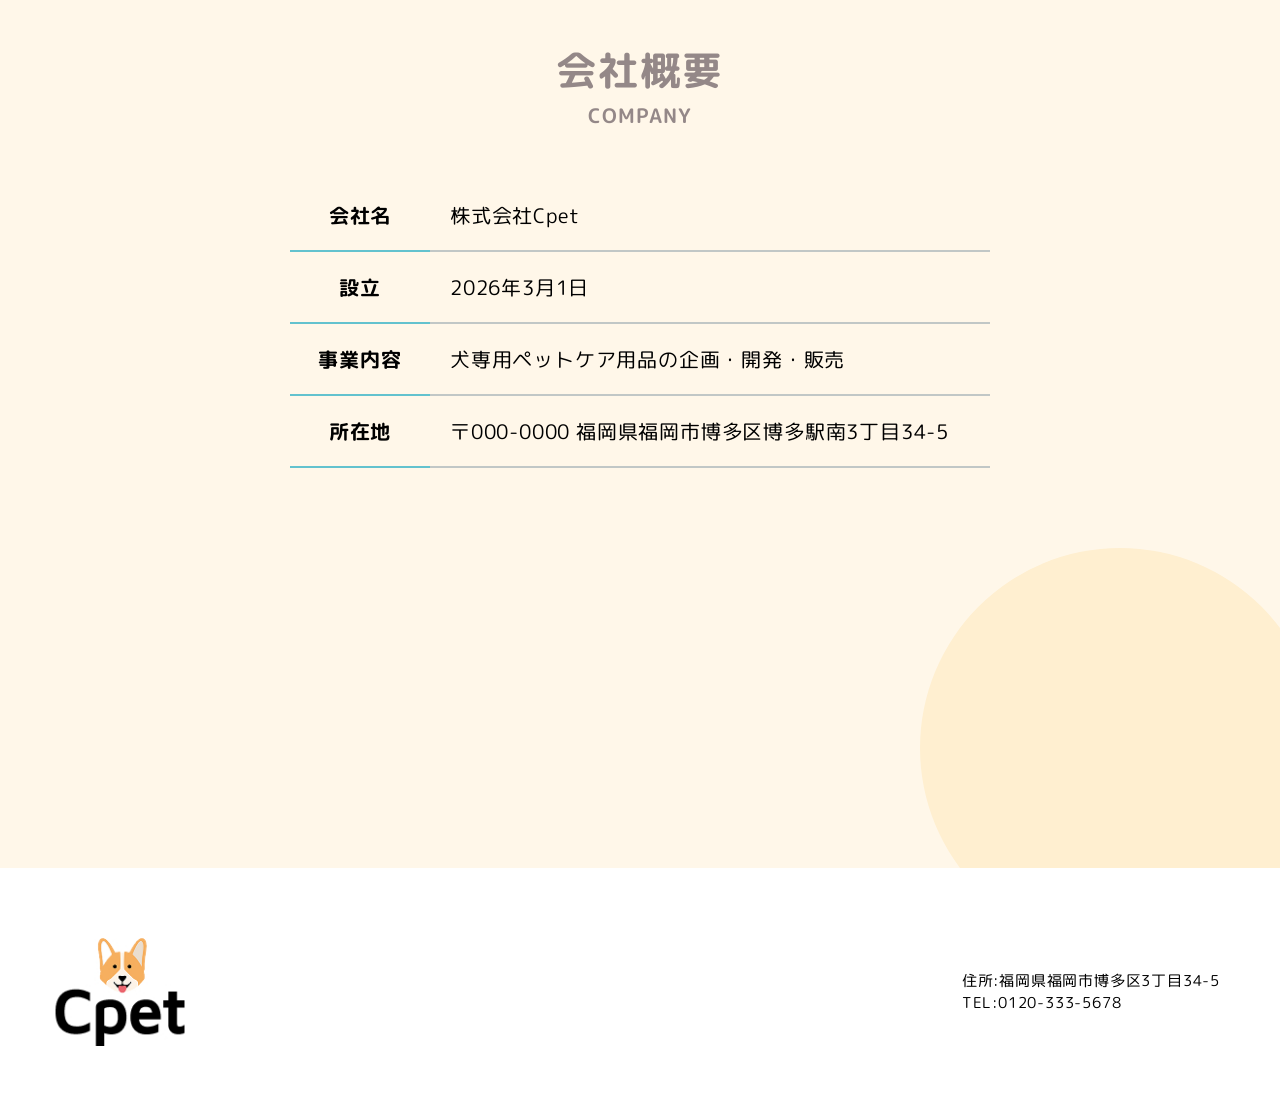
==== commit dc709128: "Update index.html" ====
--- a/index.html
+++ b/index.html
@@ -102,7 +102,7 @@
         合わせたケアシリーズ
       </p>
       <div class="line"></div>
-      <a href="#" class="more-link">もっと見る</a>
+      <a href="coming-soon.html" class="more-link">もっと見る</a>
     </div>
     </div>
 
@@ -149,7 +149,7 @@
   </p>
 </div>
         
-<a href="#" class="more-link">詳しく見る</a>
+<a href="coming-soon.html" class="more-link">詳しく見る</a>
 </div>
 
 <div class="giftbox-img">
@@ -293,7 +293,7 @@
     
           <ul class="news_list">
               <li class="news_list_item">
-                <a href="">
+                <a href="coming-soon.html">
                   <div class="news_list_date">
                     <time>2020.05.12</time>
                     <p class="news_item">お知らせ</p>
@@ -303,7 +303,7 @@
                 </a>
               </li>
               <li class="news_list_item">
-                <a href="">
+                <a href="coming-soon.html">
                   <div class="news_list_date">
                     <time>2020.05.12</time>
                     <p class="news_item">お知らせ</p>
@@ -313,7 +313,7 @@
                 </a>
               </li>
               <li class="news_list_item">
-                <a href="">
+                <a href="coming-soon.html">
                   <div class="news_list_date">
                     <time>2020.05.12</time>
                     <p class="news_item">お知らせ</p>
--- a/css/style.css
+++ b/css/style.css
@@ -2776,5 +2776,50 @@
   font-size: 15px;
 }}
 
-
-
+.coming-page{
+  background-color: #fff;
+  padding-top: 0;
+  display: flex;
+  justify-content: center; /* 横中央 */
+  align-items: center;     /* 縦中央 */
+  min-height: 100dvh; 
+  color:#948888 ;     /* 画面いっぱい */
+}
+
+.coming-soon {
+  text-align: center;
+}
+
+.coming-soon img {
+  margin-bottom: 20px;
+}
+
+.coming-page p{
+  font-size: 20px;
+}
+
+.coming-page a{
+  font-size: 20px;
+  color:#948888 ;     /* 画面いっぱい */
+}
+
+@media (max-width: 480px) {
+  .coming-soon img {
+  margin-bottom: 10px;
+  width: 120px;
+}
+
+.coming-page h1{
+  font-size: 25px;
+}
+
+.coming-page p{
+  font-size: 15px;
+}
+
+.coming-page a{
+  font-size: 15px;
+  color:#948888 ;     /* 画面いっぱい */
+}}
+
+
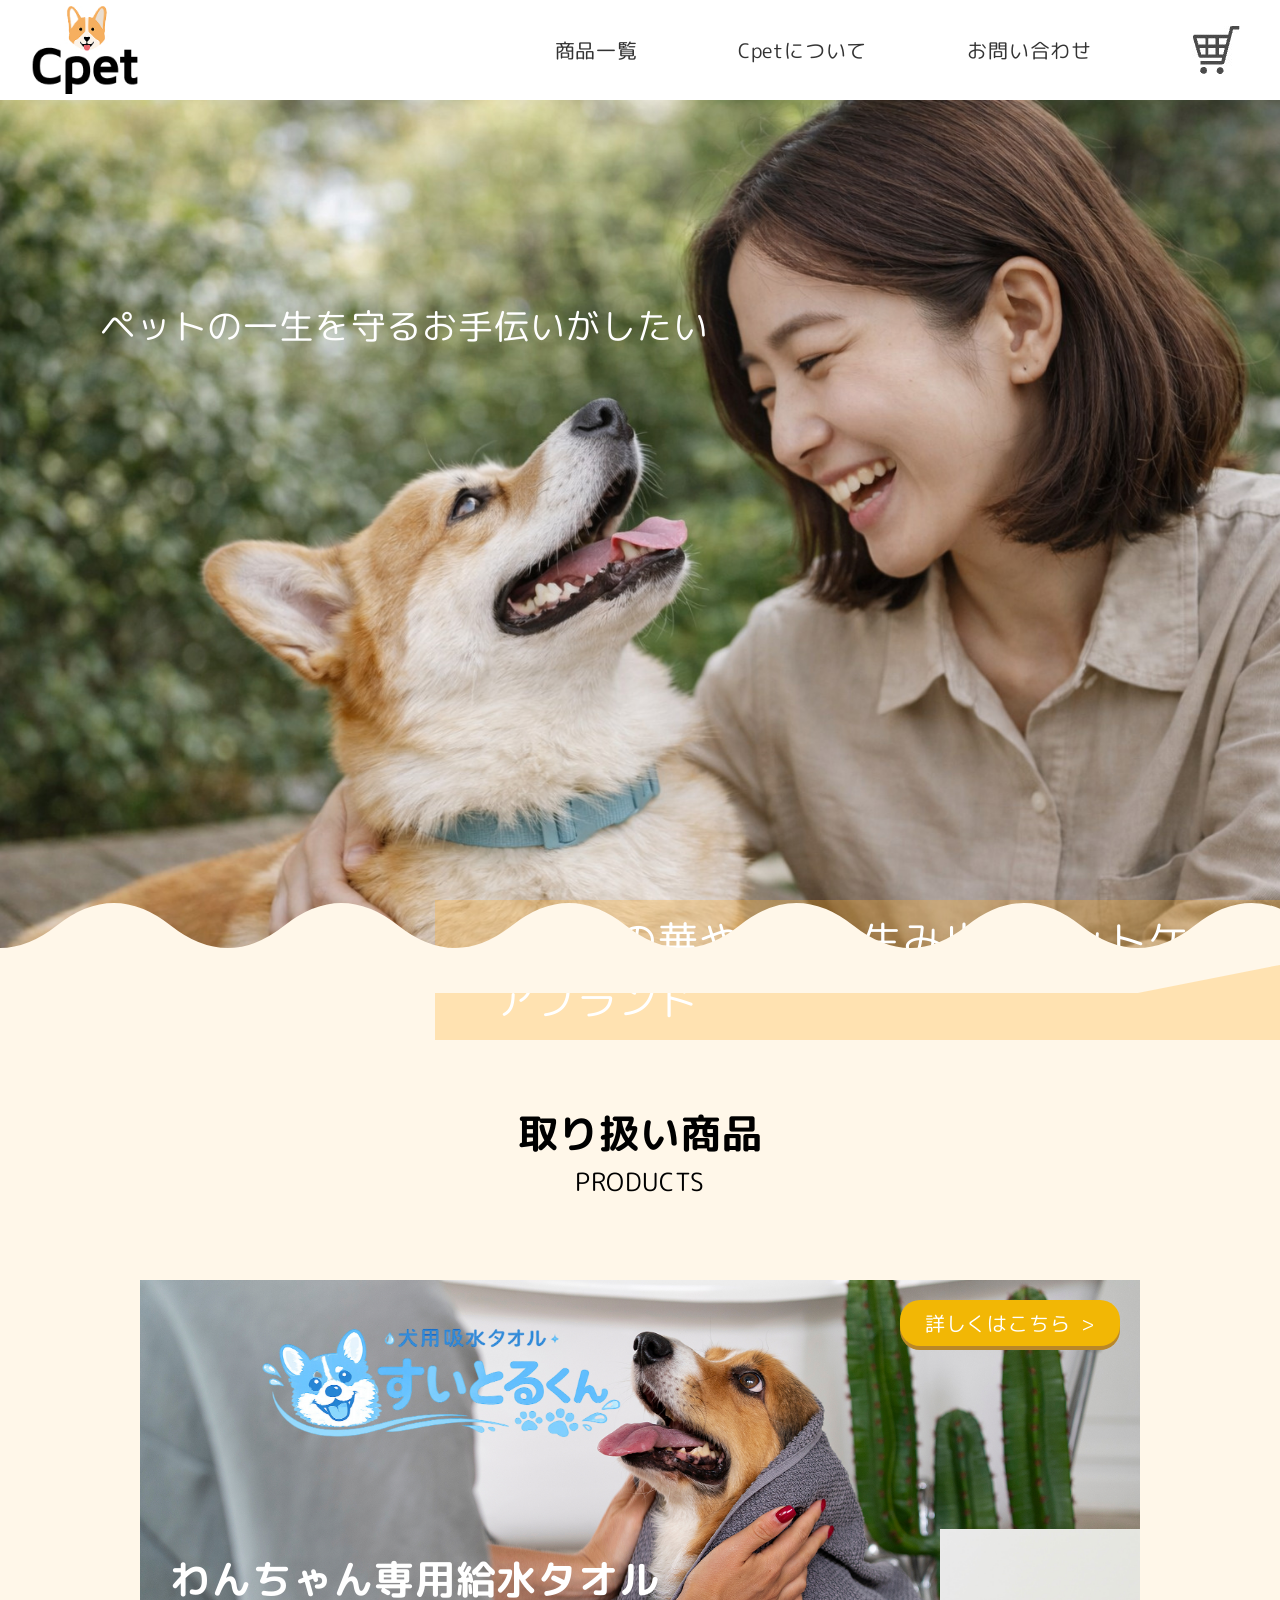
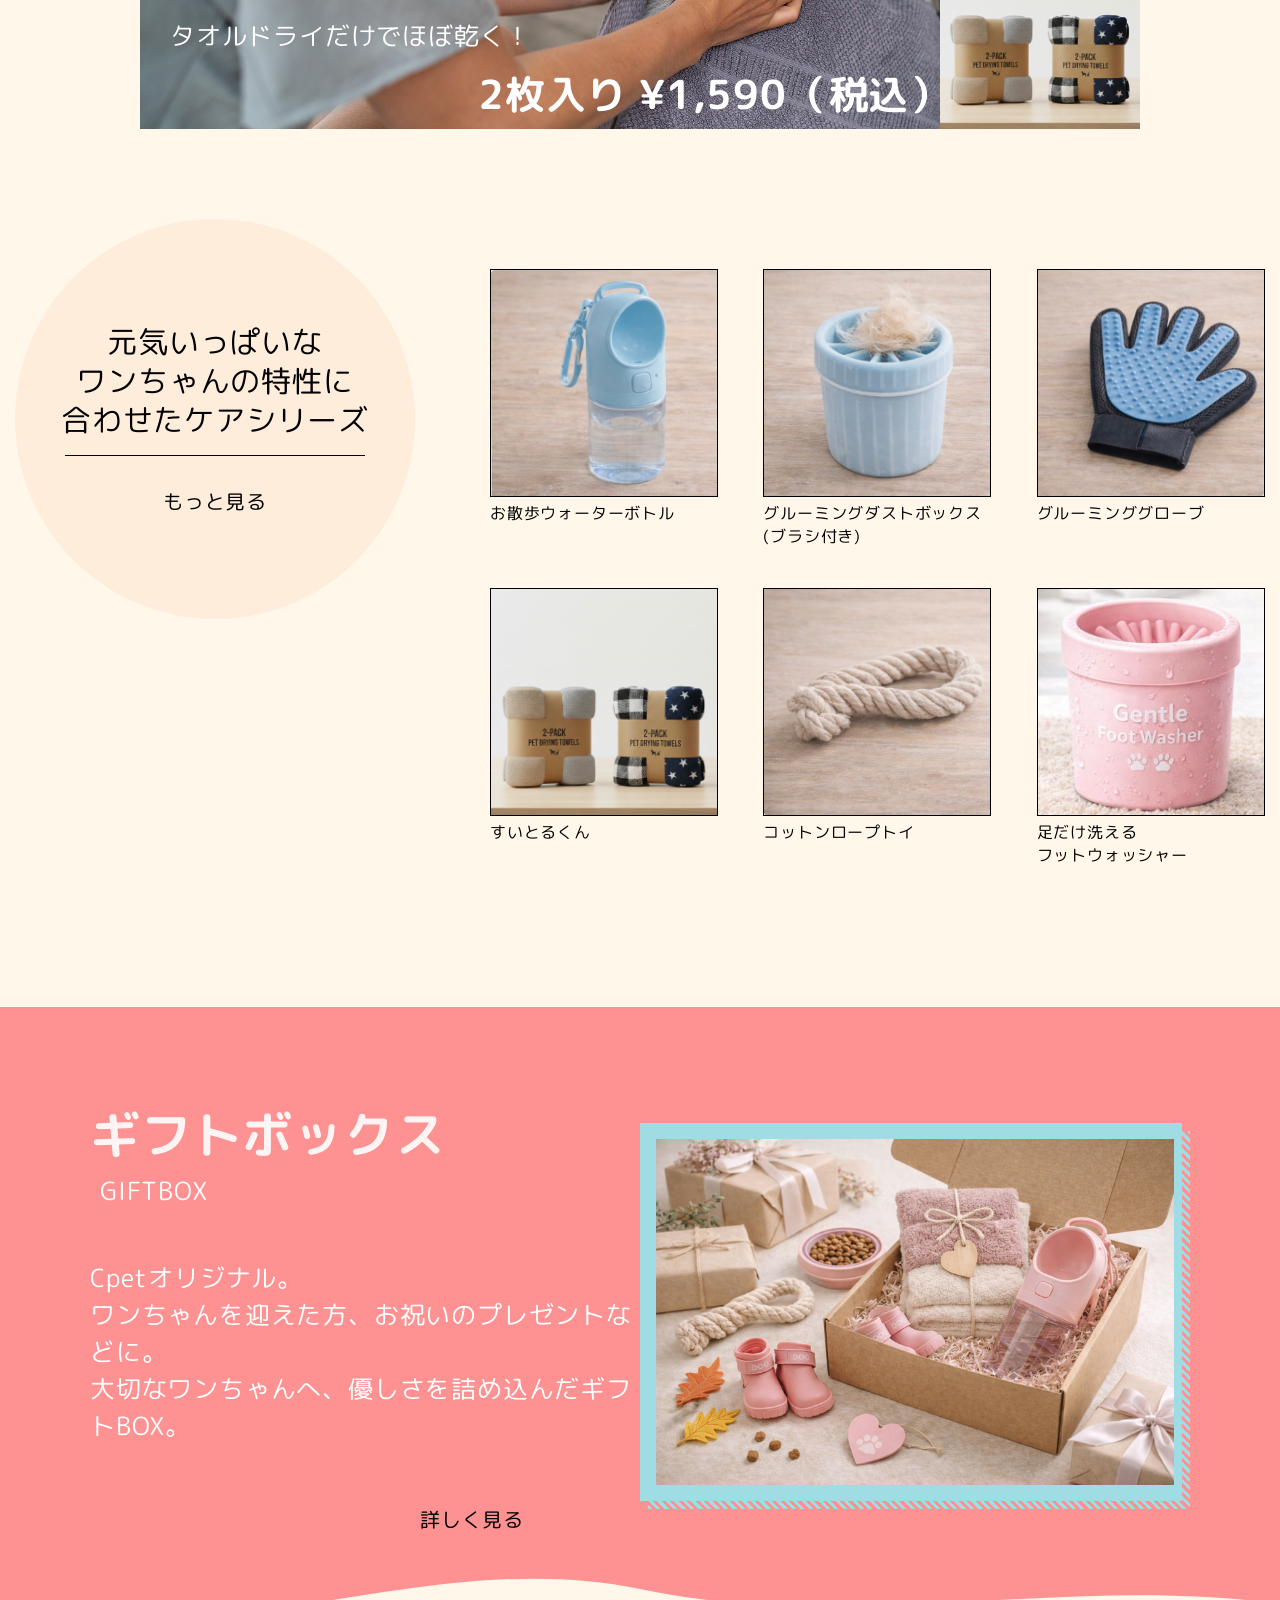
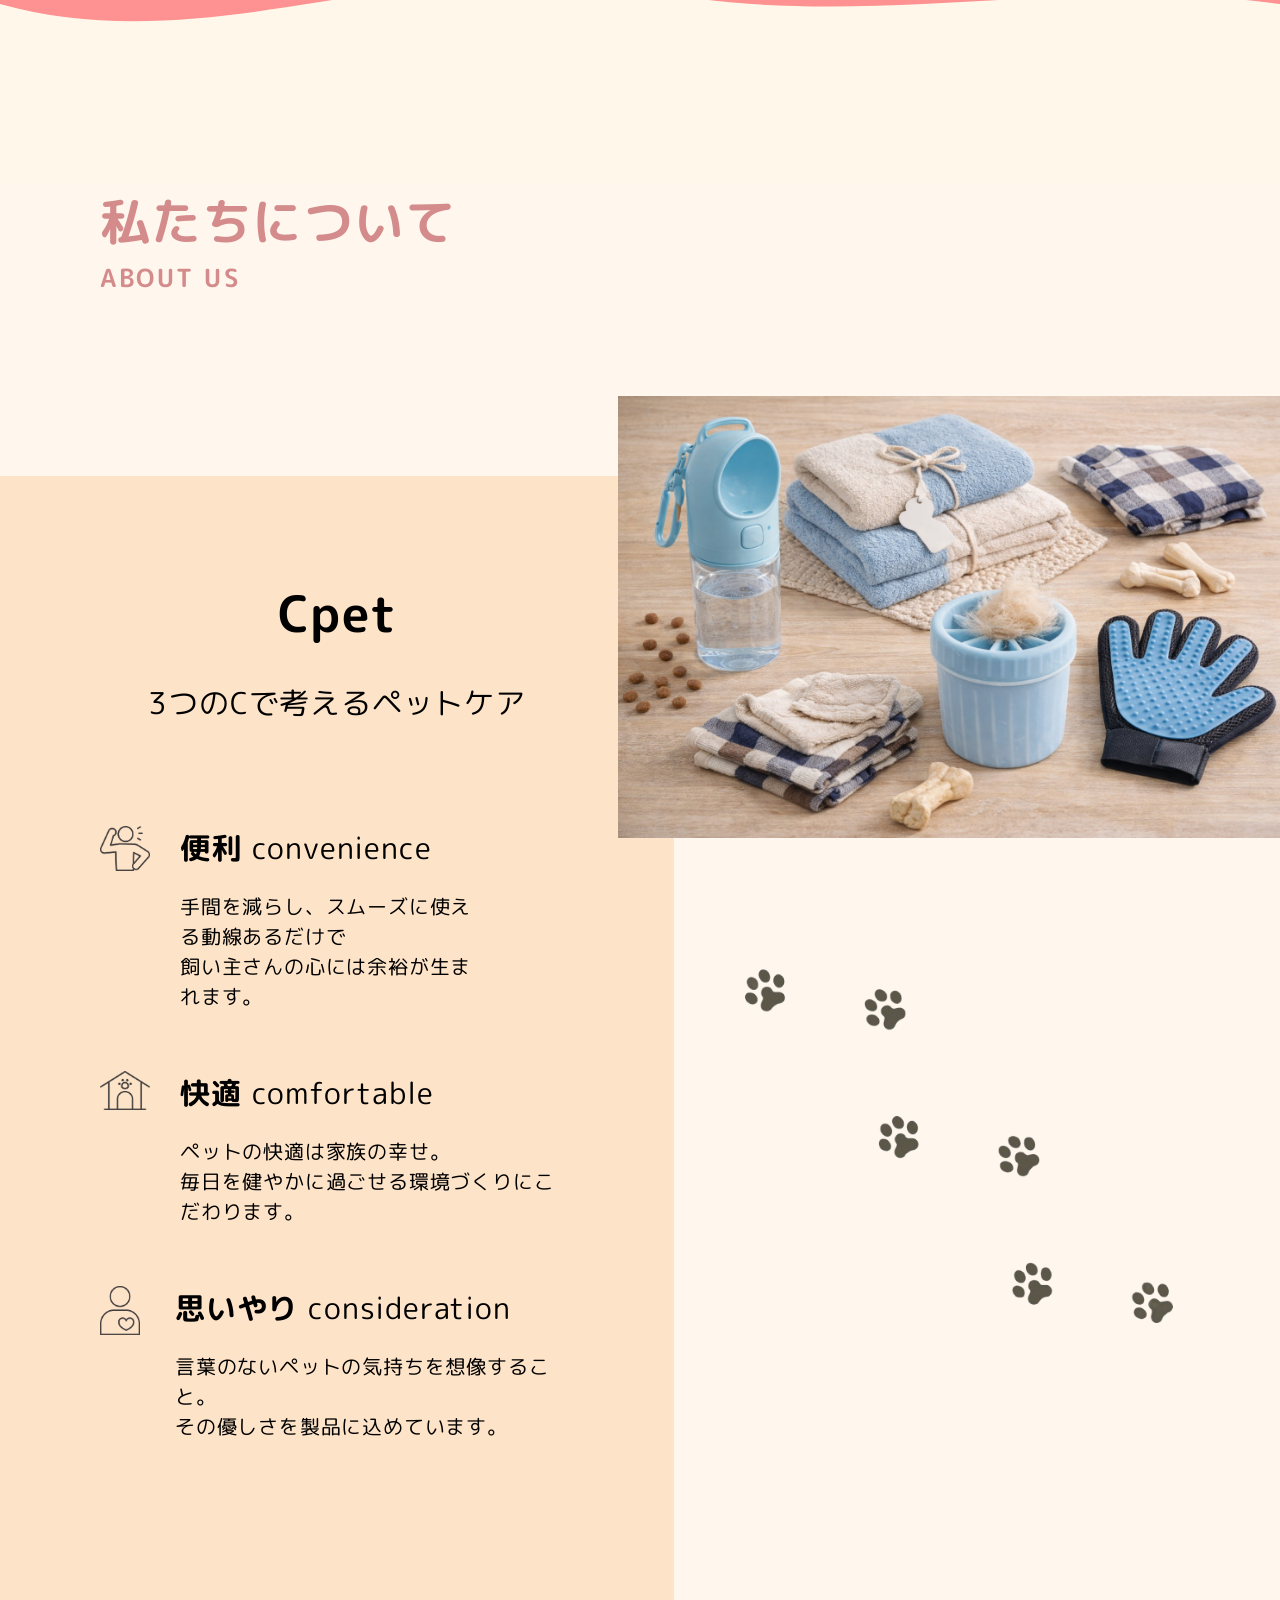
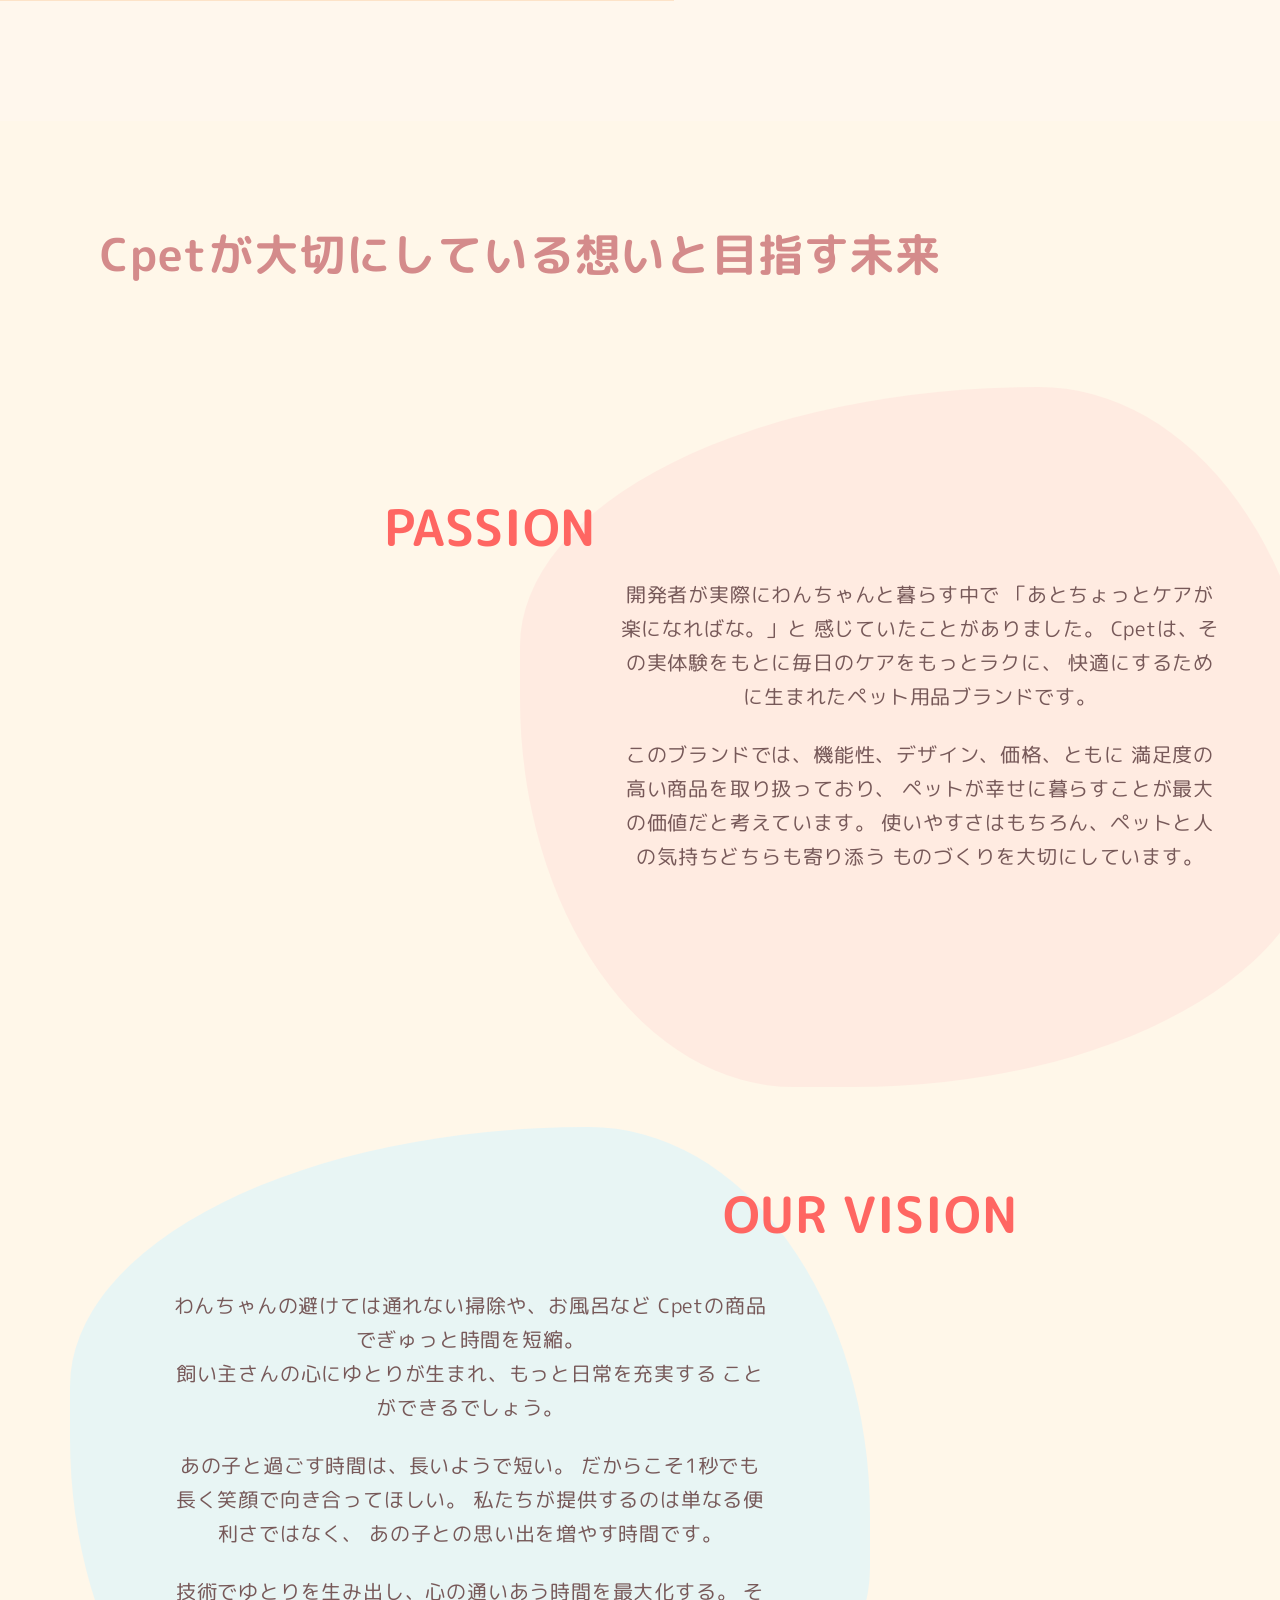
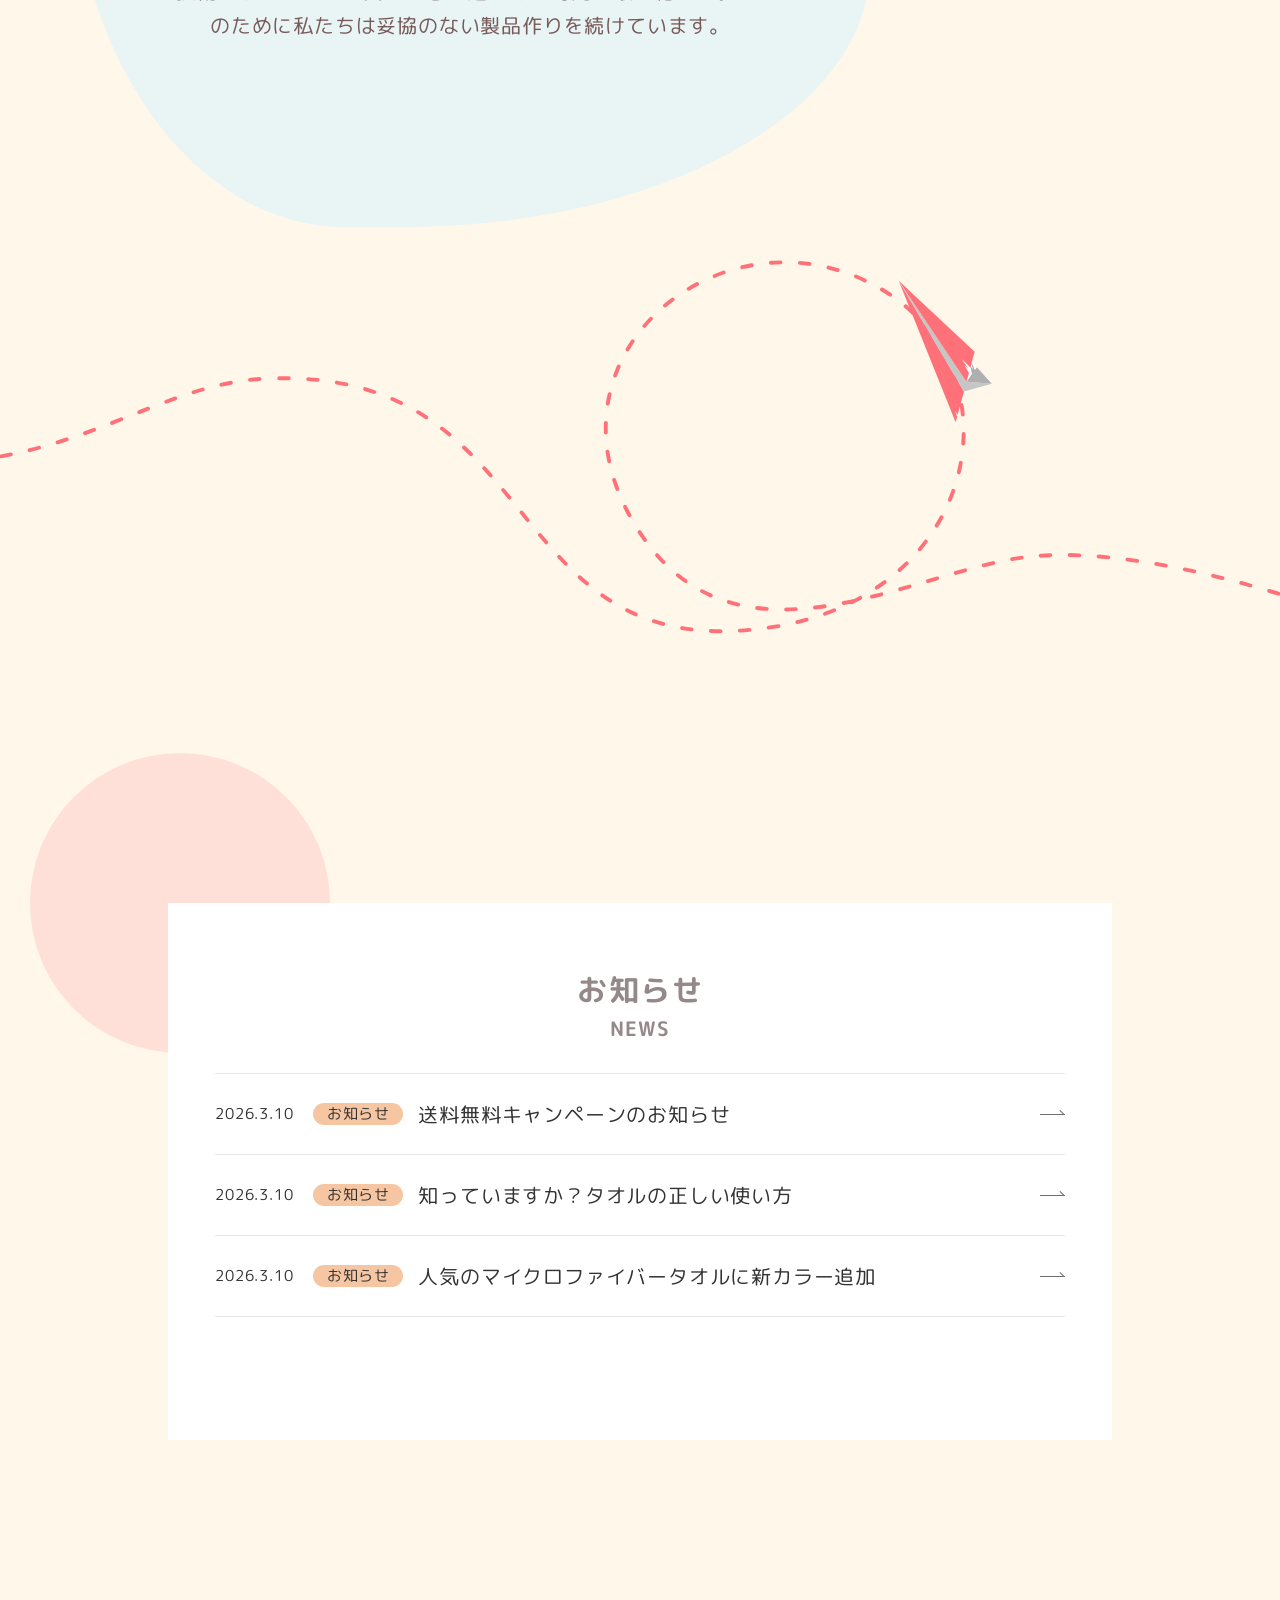
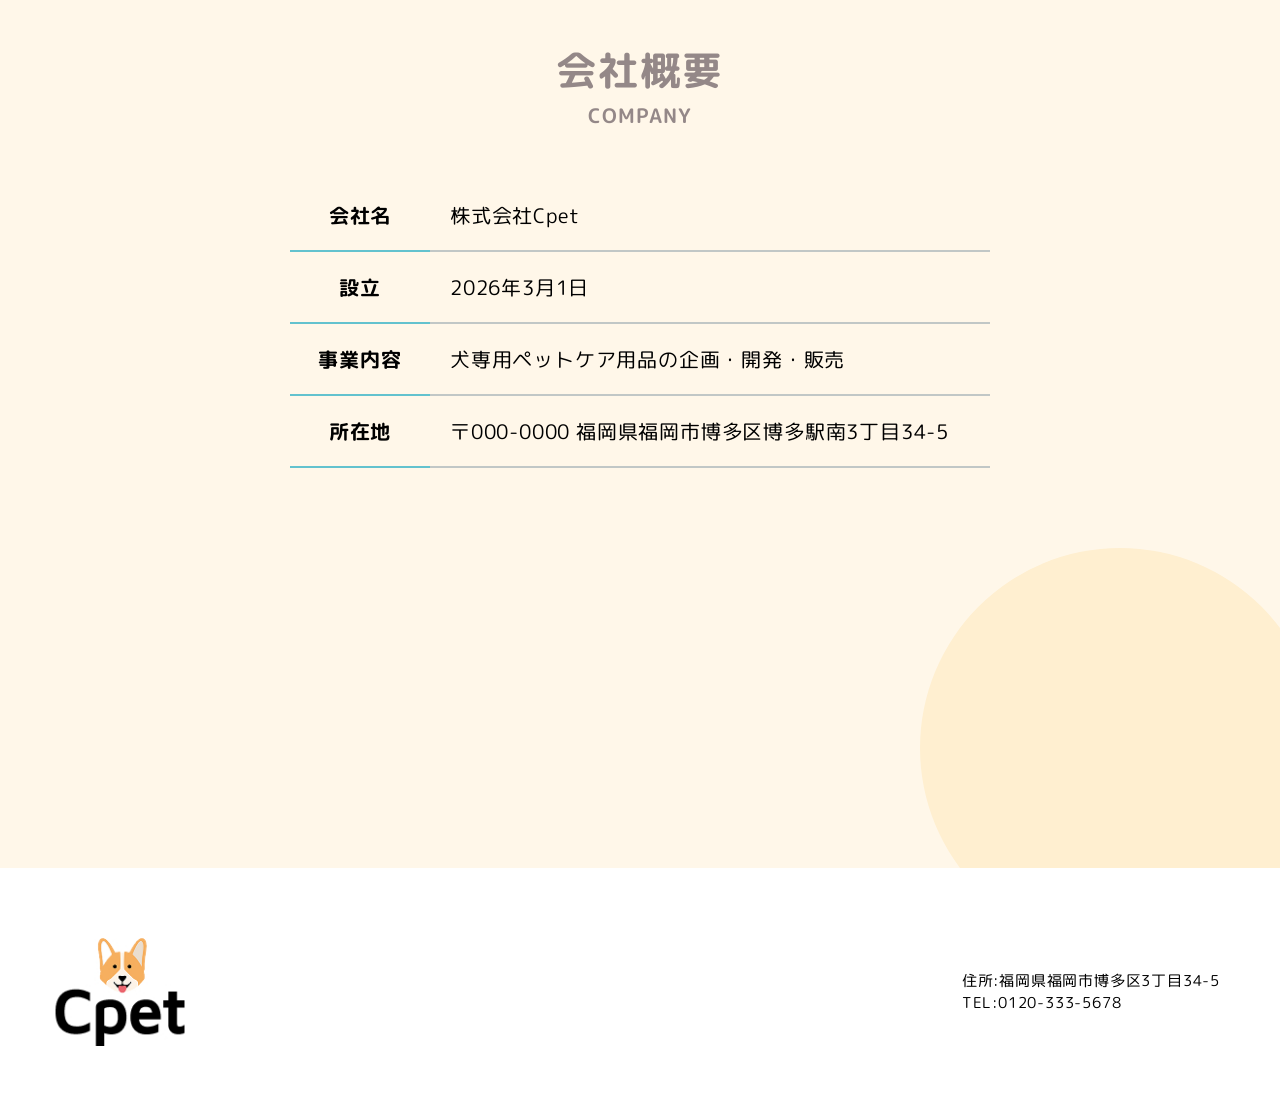
==== commit a3d02a0a: "Update index.html" ====
--- a/index.html
+++ b/index.html
@@ -295,7 +295,7 @@
               <li class="news_list_item">
                 <a href="coming-soon.html">
                   <div class="news_list_date">
-                    <time>2020.05.12</time>
+                    <time>2026.3.10</time>
                     <p class="news_item">お知らせ</p>
                   </div>
                   <p>送料無料キャンペーンのお知らせ</p>
@@ -305,7 +305,7 @@
               <li class="news_list_item">
                 <a href="coming-soon.html">
                   <div class="news_list_date">
-                    <time>2020.05.12</time>
+                    <time>2026.3.10</time>
                     <p class="news_item">お知らせ</p>
                   </div>
                   <p>知っていますか？タオルの正しい使い方</p>
@@ -315,7 +315,7 @@
               <li class="news_list_item">
                 <a href="coming-soon.html">
                   <div class="news_list_date">
-                    <time>2020.05.12</time>
+                    <time>2026.3.10</time>
                     <p class="news_item">お知らせ</p>
                   </div>
                   <p>人気のマイクロファイバータオルに新カラー追加</p>
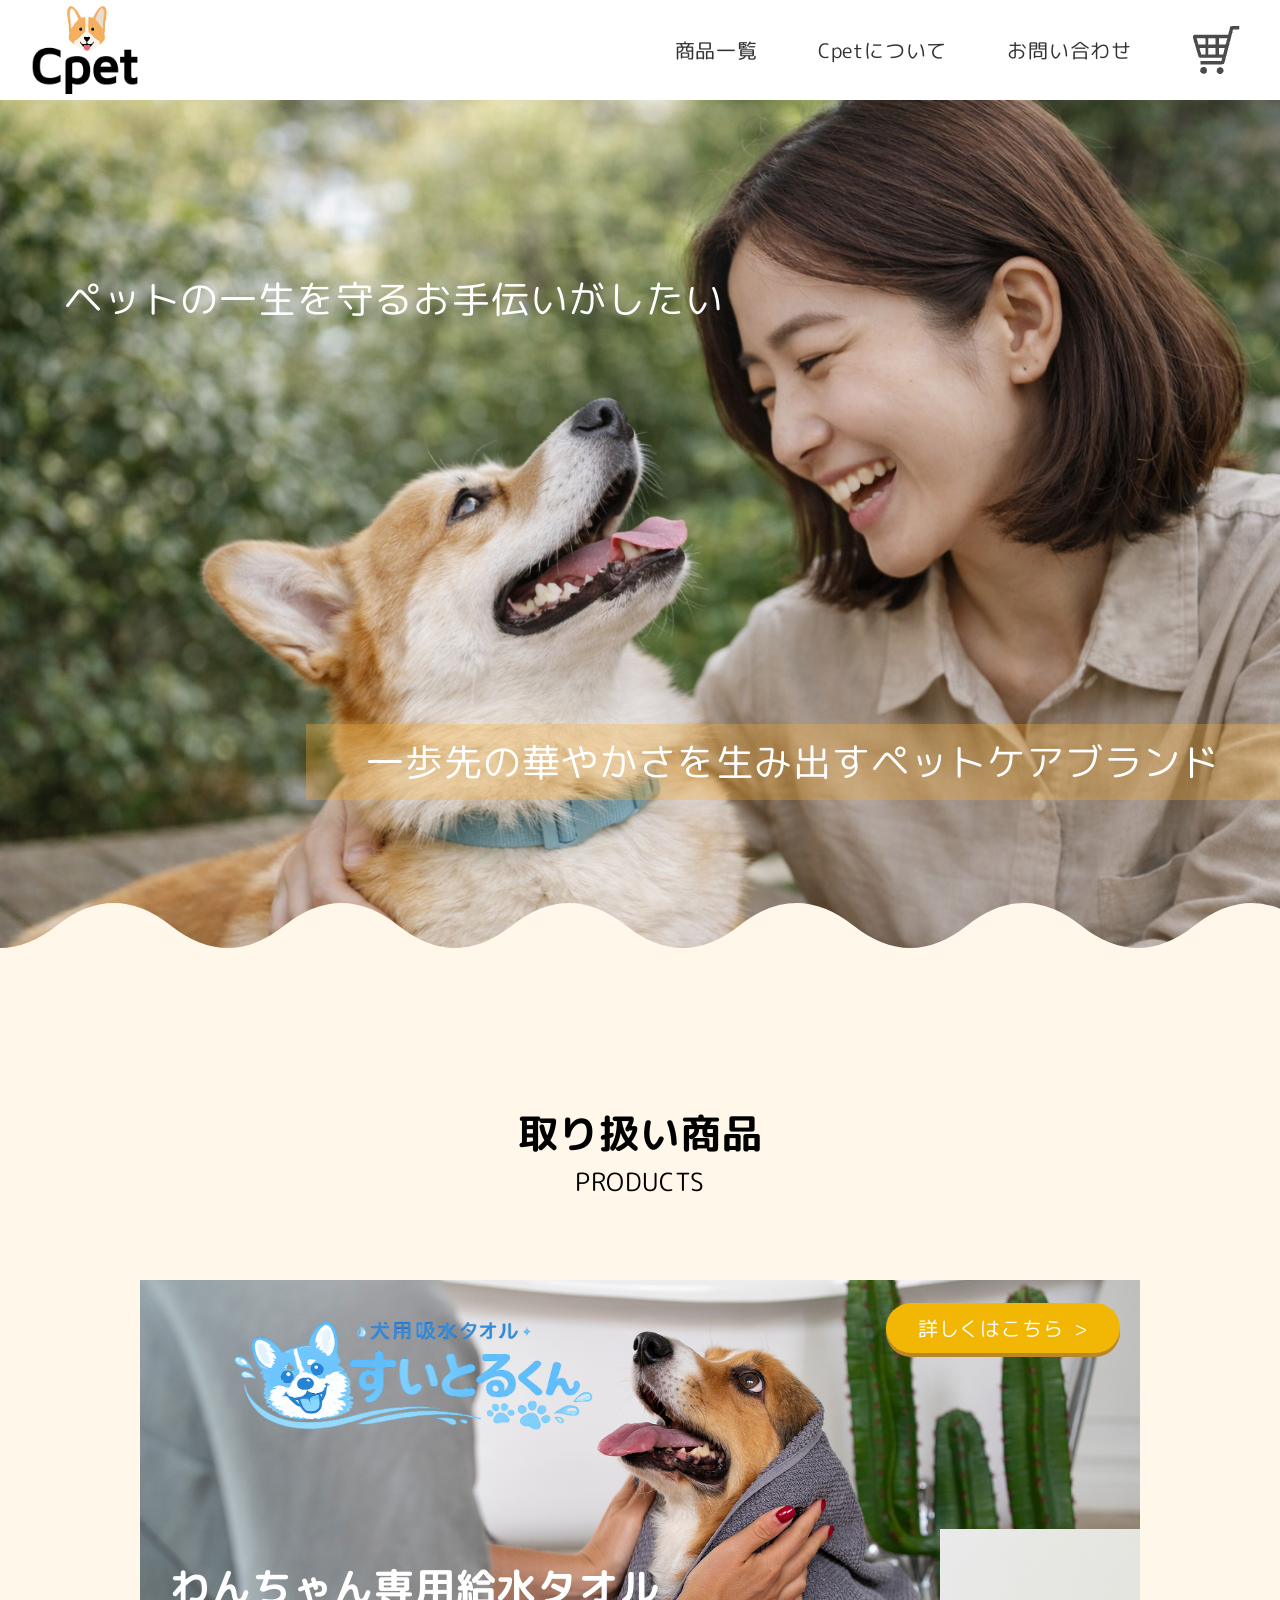
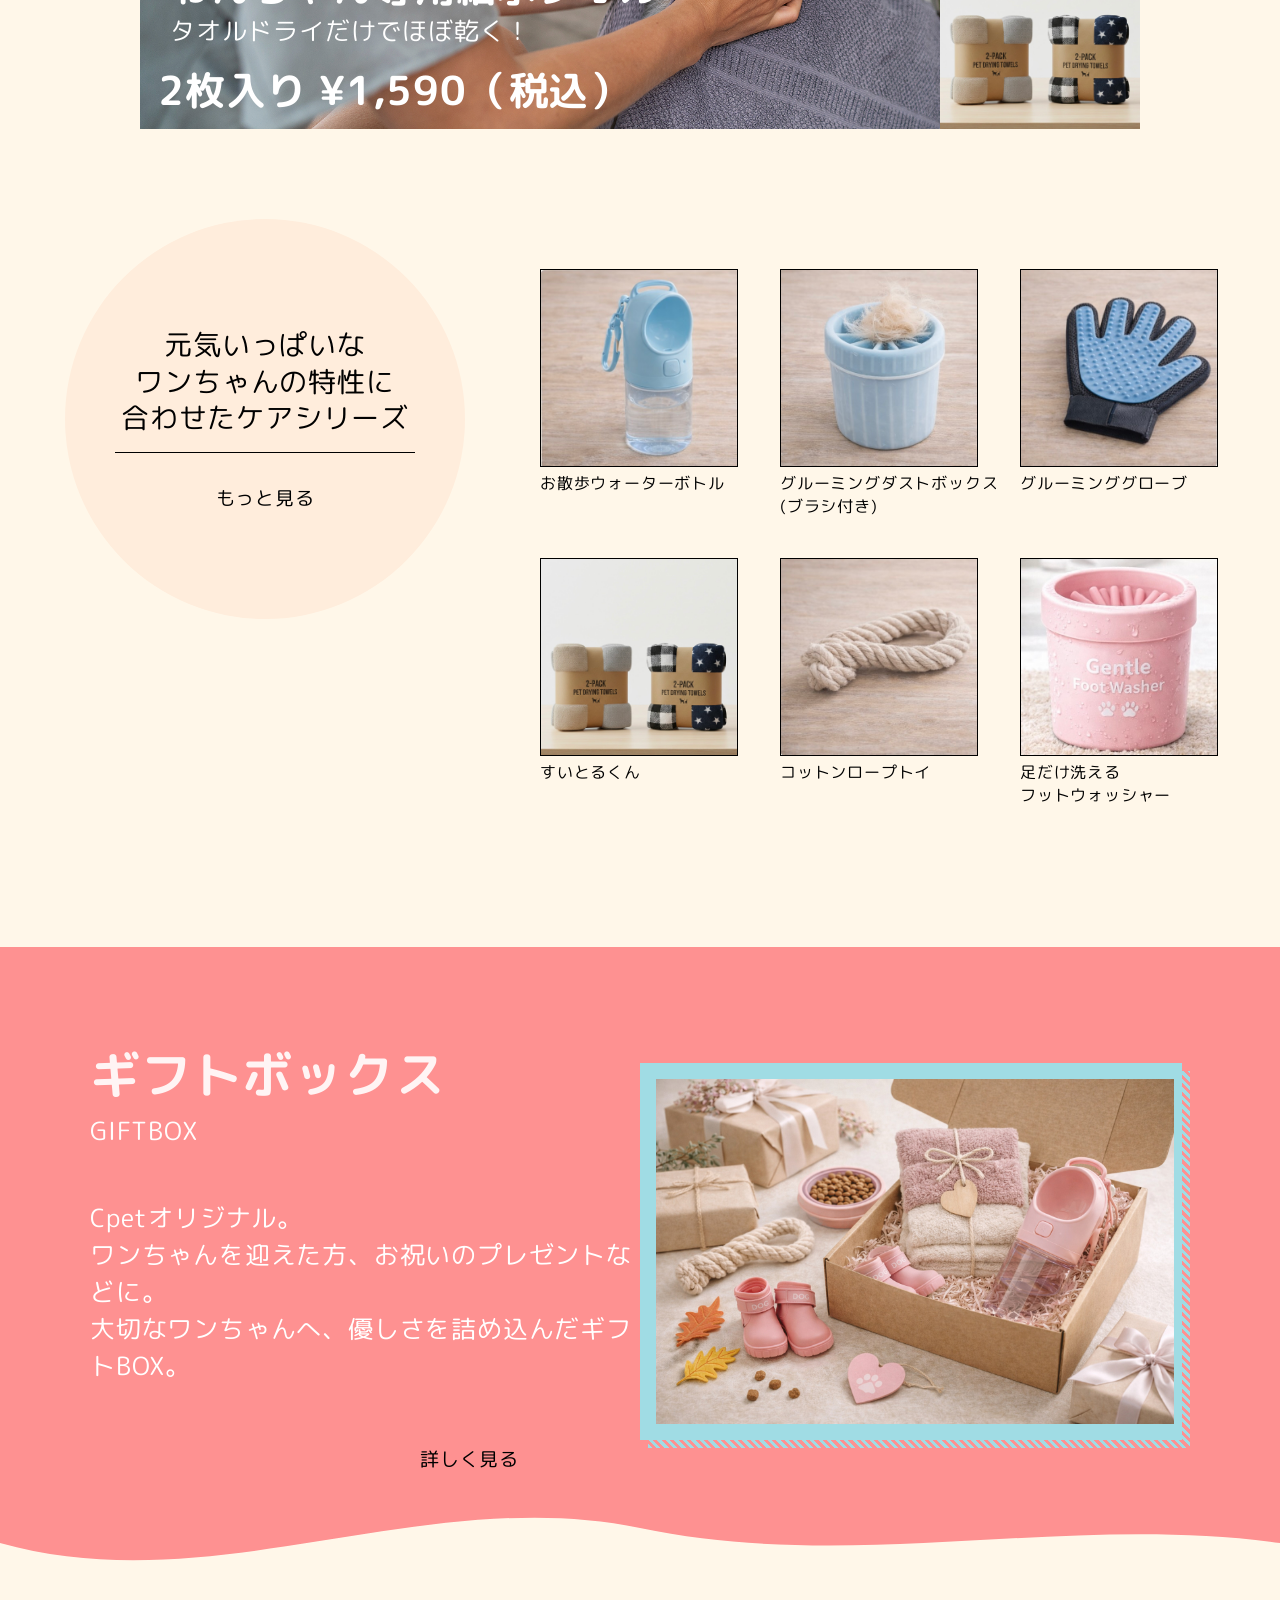
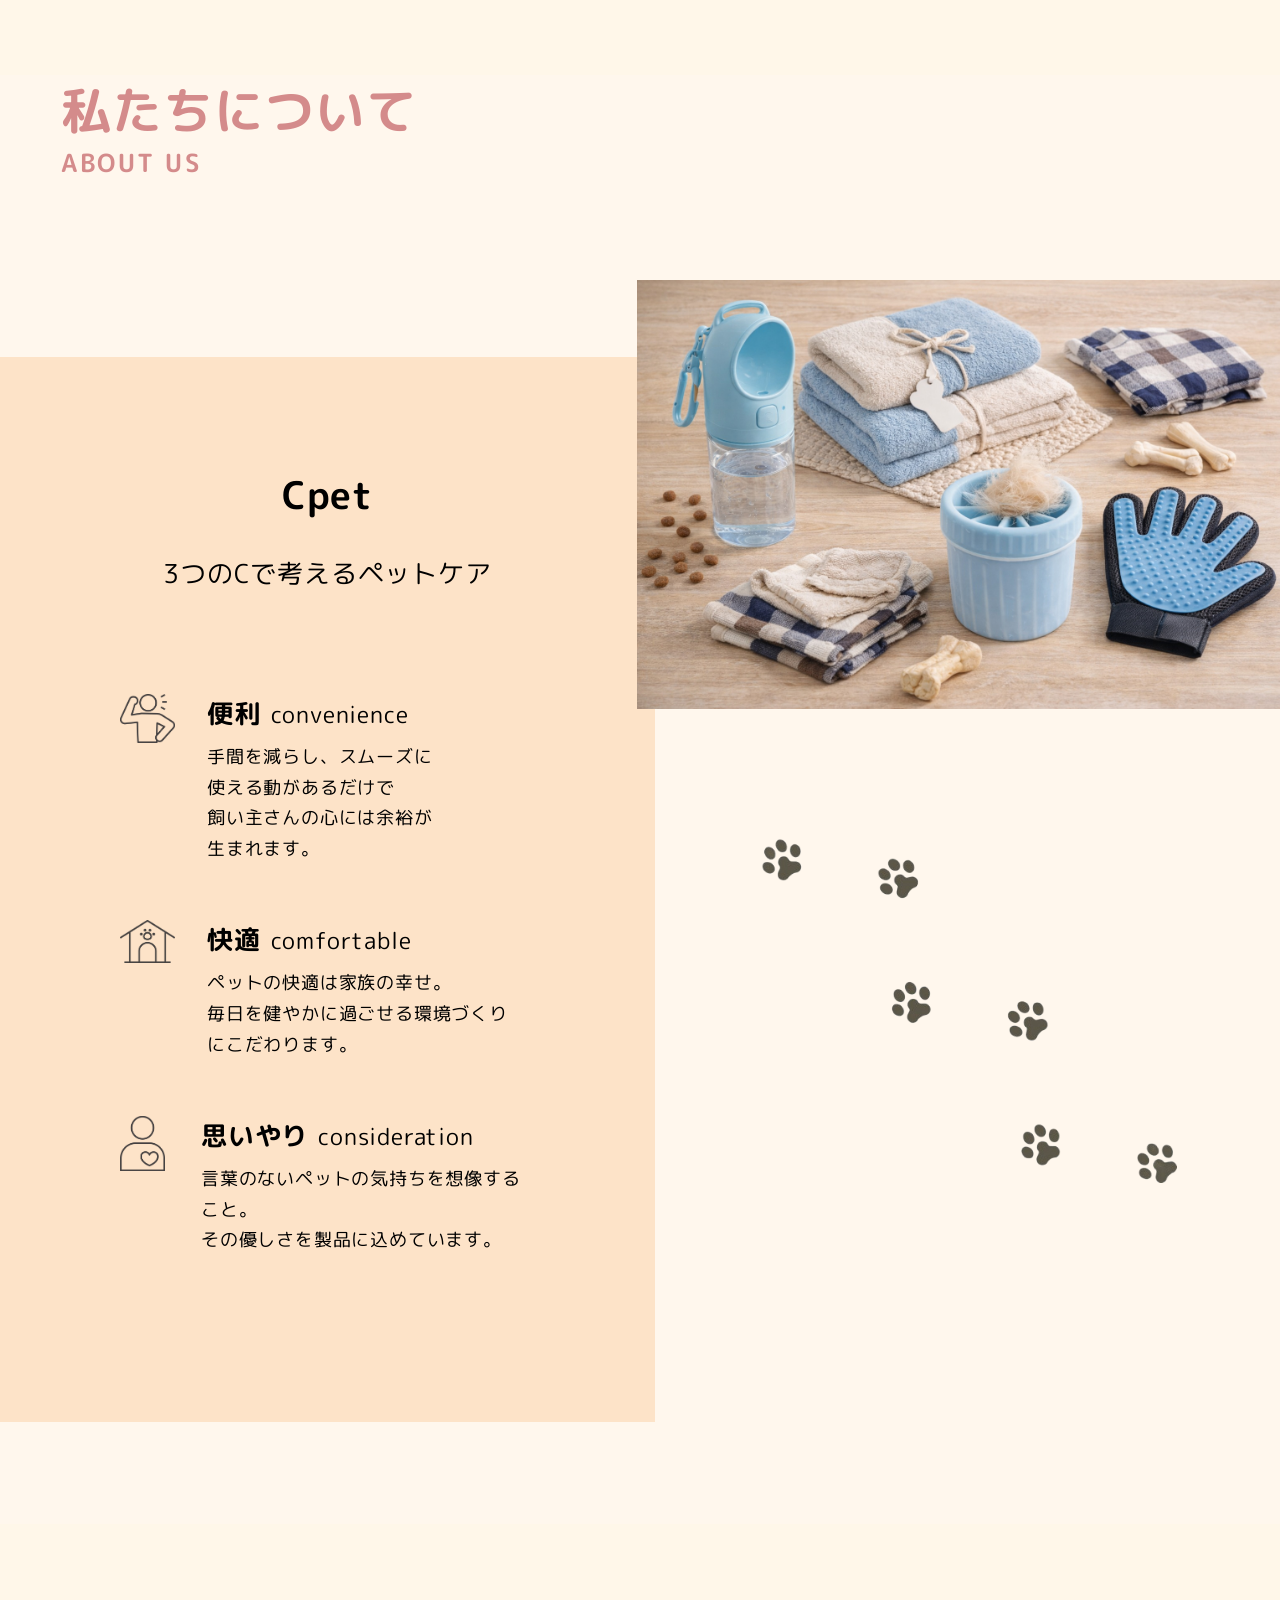
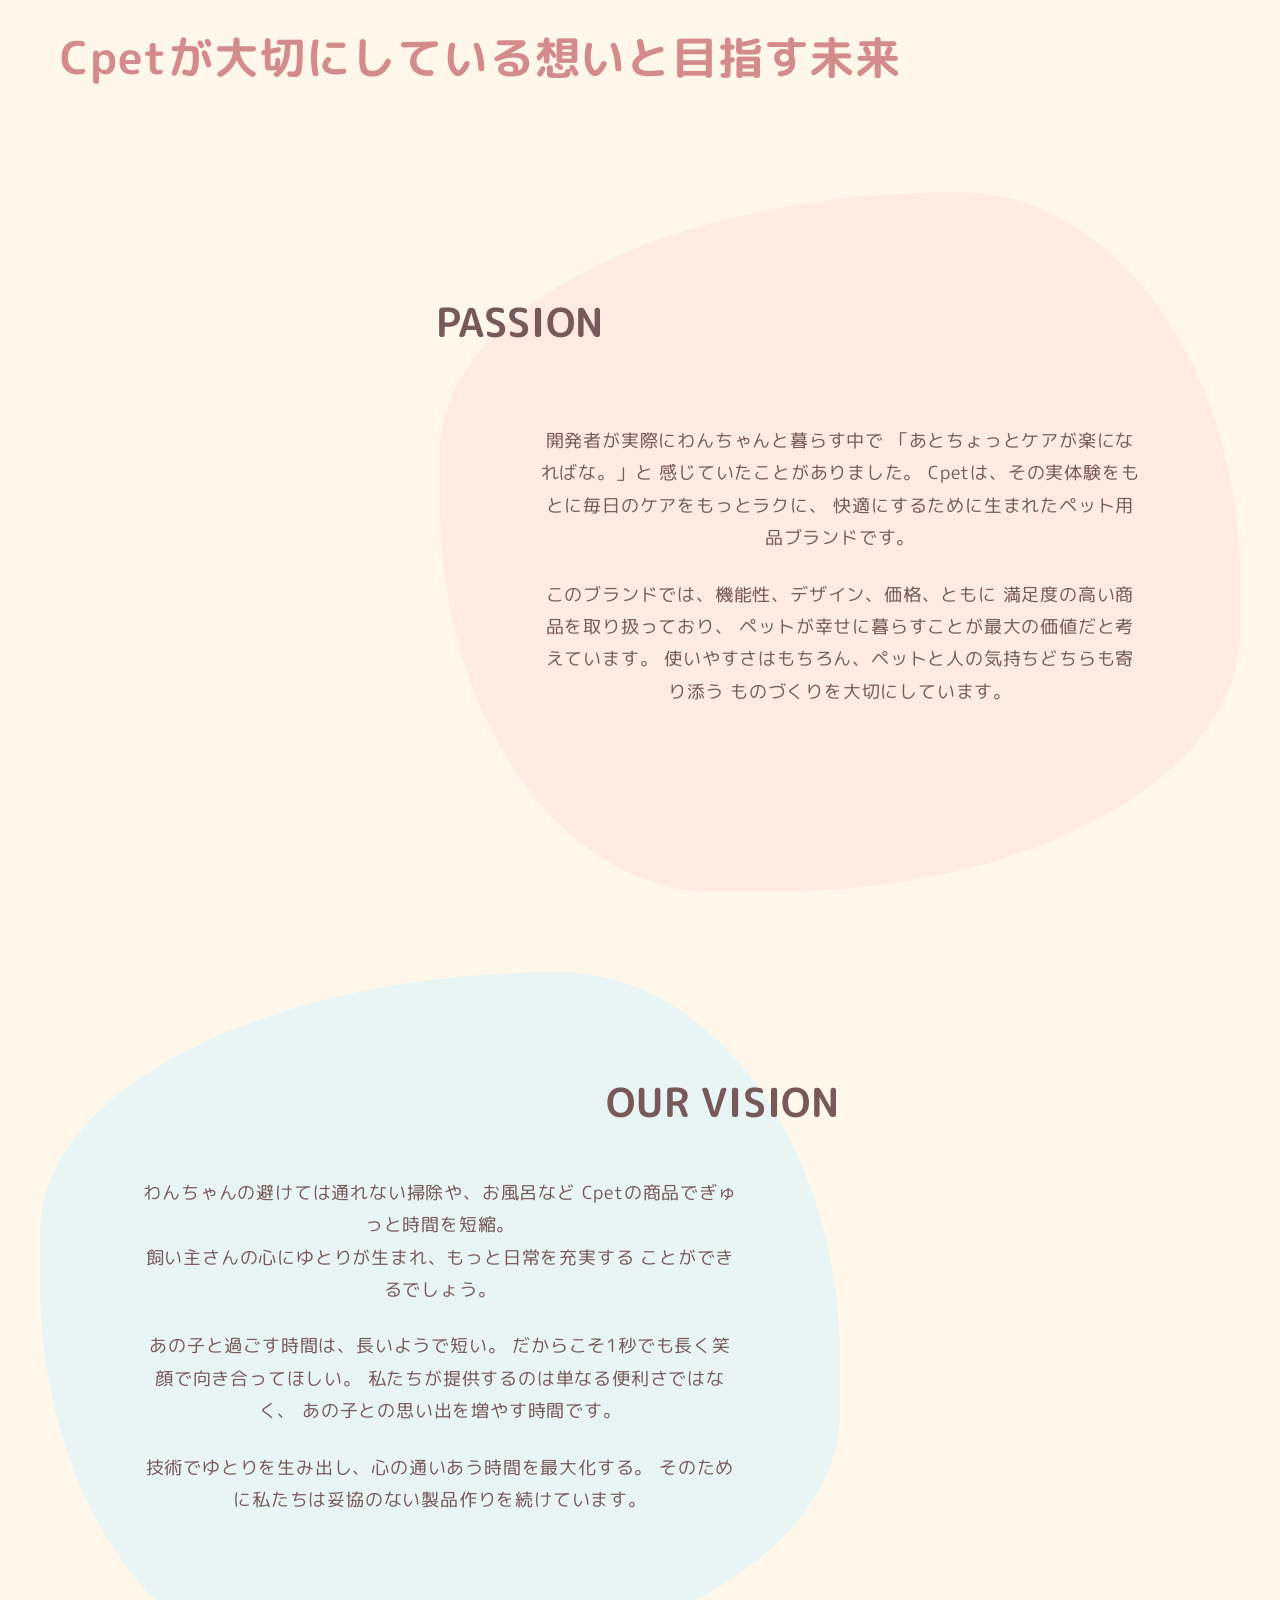
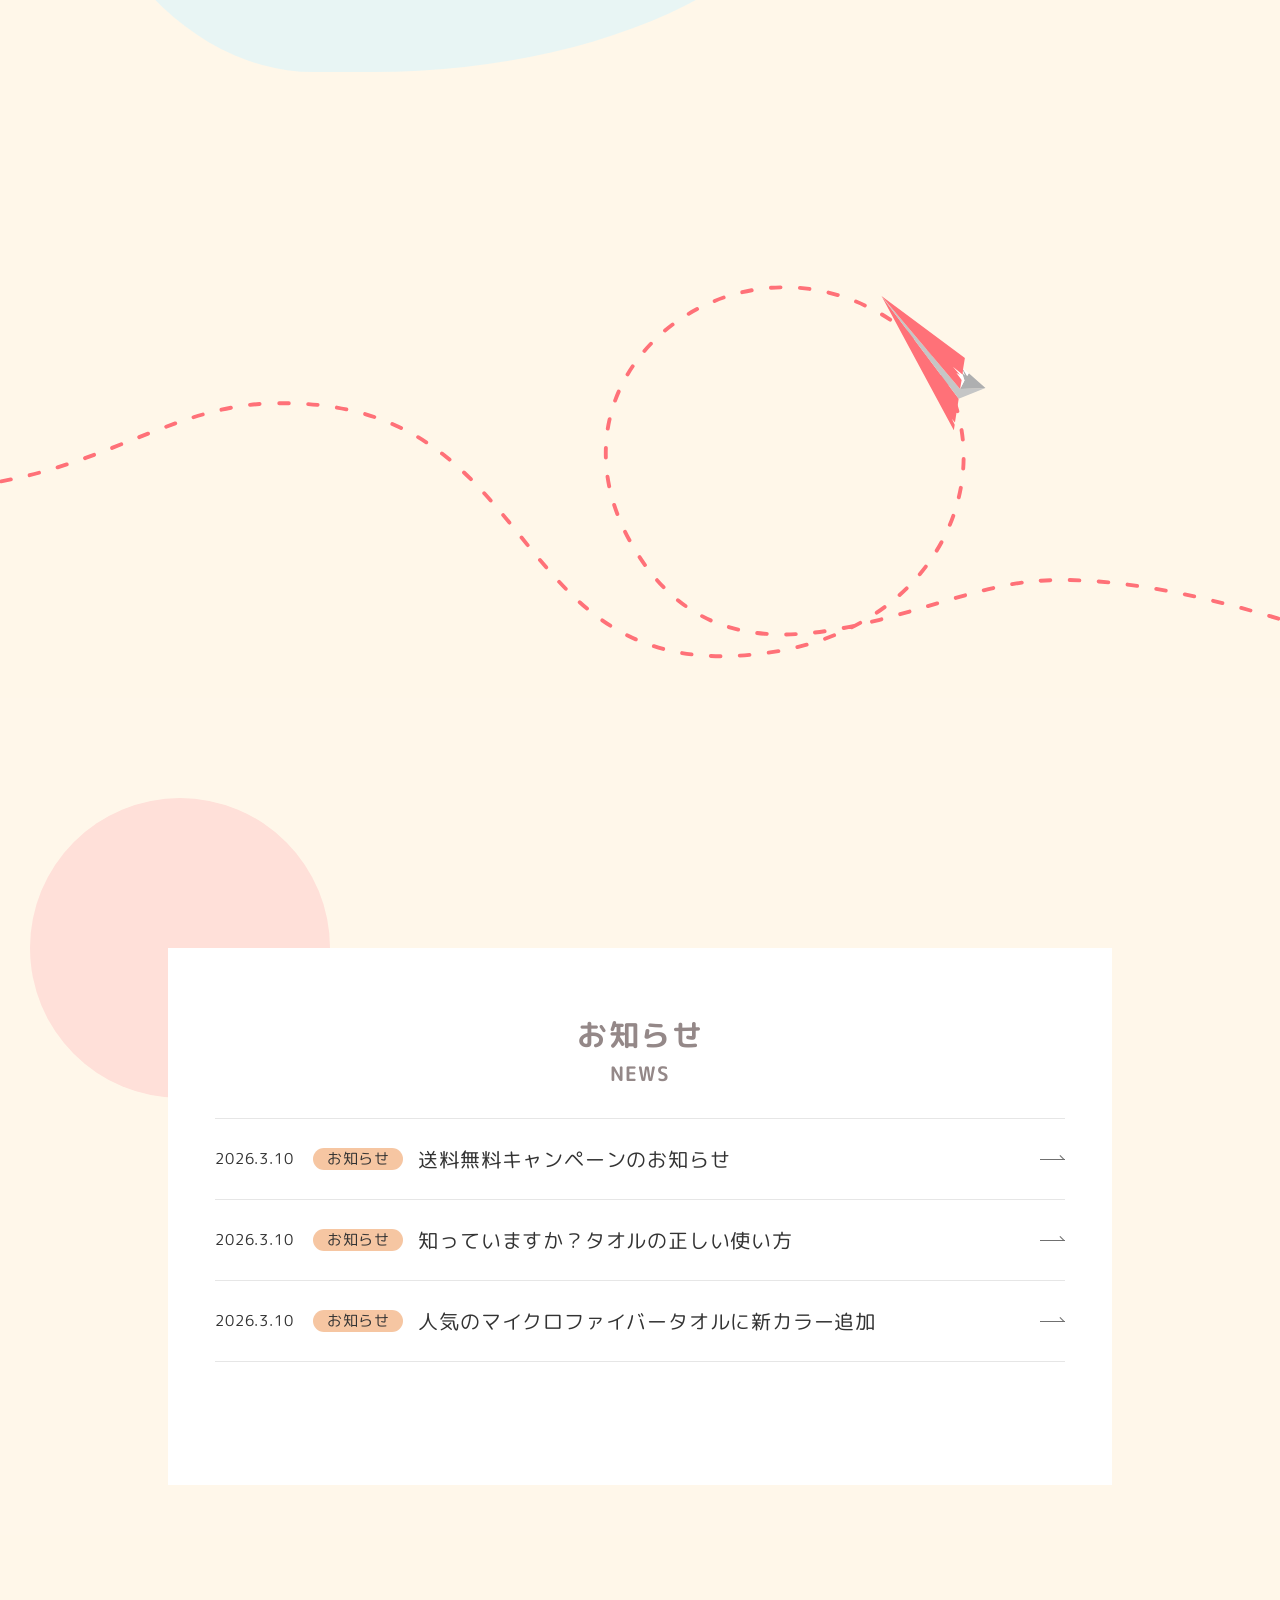
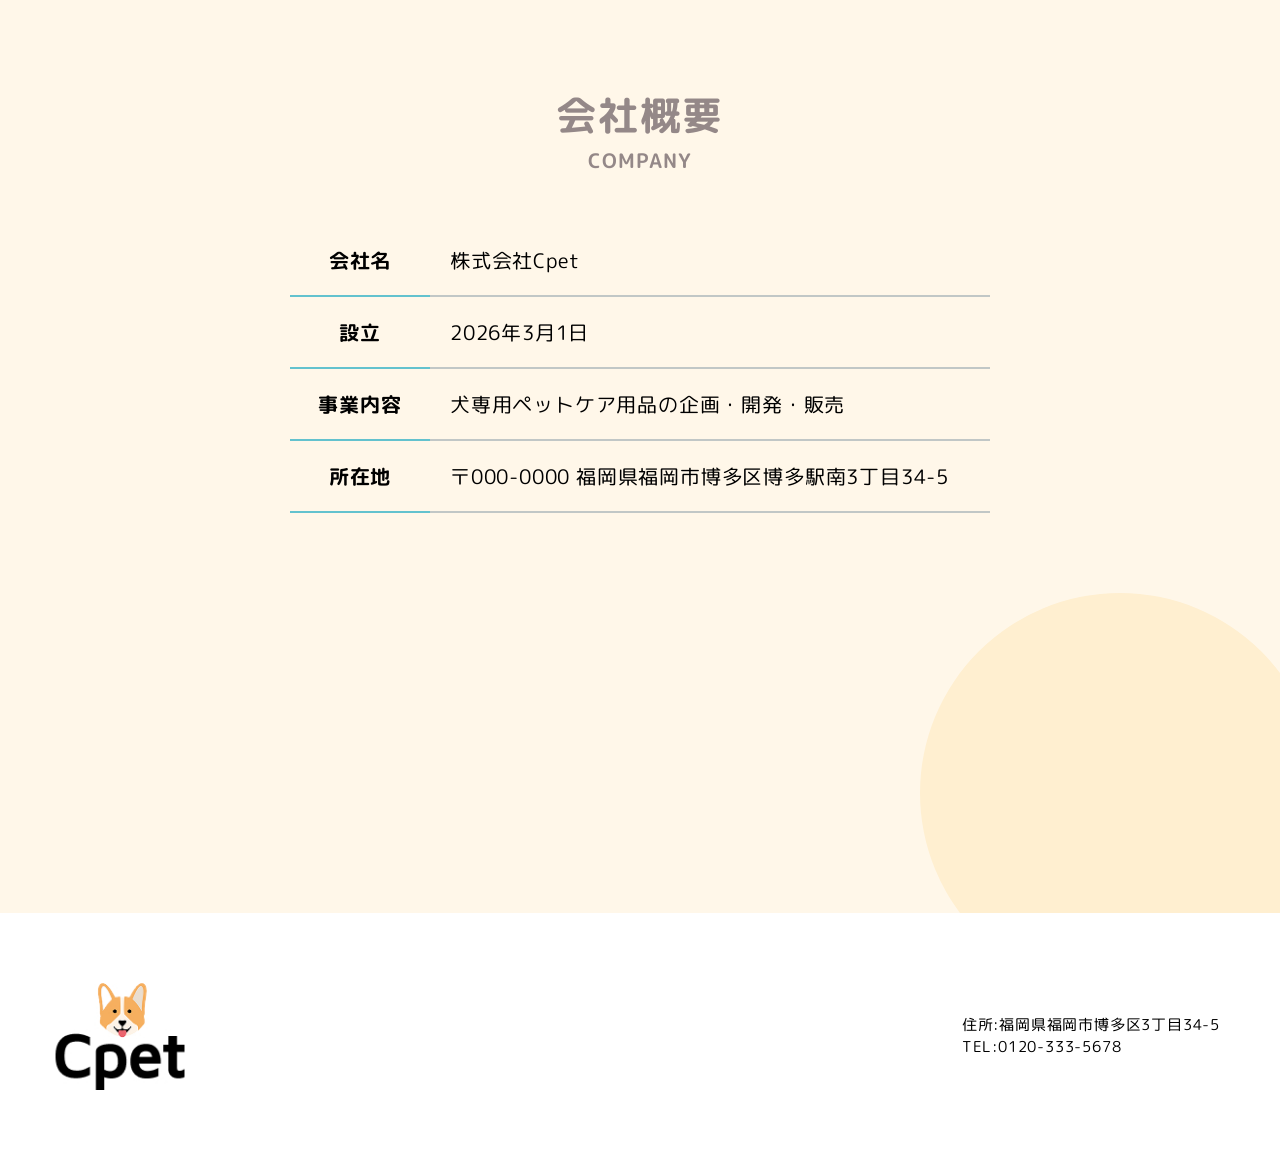
==== commit f4ac837f: "Update index.html" ====
--- a/index.html
+++ b/index.html
@@ -179,7 +179,7 @@
             <div>
             <h4>便利 <span>convenience</span></h4>
             <p>
-              手間を減らし、スムーズに使える動線あるだけで<br>
+              手間を減らし、スムーズに使える動があるだけで<br>
               飼い主さんの心には余裕が生まれます。
             </p>
           </div>
--- a/css/style.css
+++ b/css/style.css
@@ -11,27 +11,33 @@
 }
 
 .mainvisual{
-position: relative;
+  position: relative;
+}
+
+.mainvisual img{
+  width: 100%;
+  height: auto;
+  display: block;
 }
 
 .mainvisual span{
-position: absolute;
-color: #ffffff;
-font-size: 40px;
-top: 800px;
-left:435px;
-background-color: rgba(255, 176, 49, 0.3);
-padding: 10px;
-padding-left: 60px;
-padding-right: 60px;
+  position: absolute;
+  right: 0%;                 /* ← 右寄せ */
+  bottom: 18%;               /* ← 下から位置調整（安定） */
+  color: #ffffff;
+font-size: clamp(20px, 3vw, 40px);
+  background-color: rgba(255, 176, 49, 0.3);
+  padding: 10px 60px;
+  text-align: right;         /* ← 文字も右揃え */
+  white-space: nowrap;       /* ← 改行防止（崩れ防止） */
 }
 
 .mainvisual p{
-position: absolute;
-color: #ffffff;
-font-size: 35px;
-top: 200px;
-left:100px;
+  position: absolute;
+  color: #ffffff;
+  top: 20%;
+  left: 5%;
+  font-size: clamp(20px, 3vw, 40px);
 }
 
 .wave-top{
@@ -45,89 +51,88 @@
 }
 
 @media (min-width: 481px) and (max-width: 768px){
-.mainvisual span{
-font-size: 25px;  
-top: 75%;  
-left: 21% ;
-padding: 8px 10px;
-}
-
-.mainvisual p{
-font-size: 25px;
-top: 15%;
-left:5%;
-}
-
-.mainvisual img{
-width: 100%;
-height: 90vh;
-display: block;
-object-fit: cover;  
-}
-
-.wave-top{
-height: 70px;     
-bottom: -30px;
-}}
+  .mainvisual{
+    position: relative;
+  }
+
+  .mainvisual img{
+    width: 100%;
+    height: clamp(520px, 85svh, 700px);
+    display: block;
+    object-fit: cover;
+  }
+
+  .mainvisual span{
+    position: absolute;
+    right: 0;
+    bottom: clamp(12%, 15vw, 18%);
+    color: #ffffff;
+  font-size: clamp(20px, 3vw, 36px);
+    background-color: rgba(255, 176, 49, 0.3);
+    padding: clamp(6px, 1vw, 10px) clamp(16px, 3vw, 40px);
+    text-align: right;
+    white-space: nowrap;
+    display: inline-block; /* ← 重要 */
+  }
+
+  .mainvisual p{
+    position: absolute;
+    color: #ffffff;
+    top: clamp(12%, 15vw, 20%);
+    left: clamp(4%, 6vw, 8%);
+  font-size: clamp(20px, 3vw, 36px);
+    line-height: 1.4;
+  }
+
+  .wave-top{
+    height: 70px;     
+    bottom: -30px;
+  }}
 
 @media (max-width: 480px){
-.mainvisual{
-position: relative;
-}
-
-.mainvisual .img{
-position: relative;
-}
-
-.mainvisual img{
-width: 100%;
-height: 65vh;
-display: block;
-object-fit: cover;  
-}
-
-.mainvisual p{
-position: absolute;
-top: 13%;
-left: 6%;
-margin: 0;
-color: #fff;
-font-size: 18px;
-line-height: 1.6;
-letter-spacing: 0.05em;
-width: 88%;
-text-align: left;
-}
-
-  /* 下の文字 */
-.mainvisual span{
-position: absolute;
-left: 56%;
-top: 75%;
-transform: translateX(-50%);
-display: inline-block;
-margin: 0;
-color: #fff;
-font-size: 18px;
-line-height: 1.5;
-letter-spacing: 0.03em;
-text-align: center;
-width: 88%;
-background-color: rgba(255, 176, 49, 0.28);
-padding: 5px 2px;
-box-sizing: border-box;
-z-index: 3;
-}
-
-.wave-top{
-position: absolute;
-bottom: -18px;
-left: 0;
-width: 100%;
-height: 48px;
-fill: #FFF7E9;
-z-index: 1;
-}}
+  .mainvisual{
+    position: relative;
+  }
+
+  .mainvisual img{
+    width: 100%;
+    height: clamp(400px, 75svh, 600px);
+    display: block;
+    object-fit: cover;
+  }
+
+  .mainvisual span{
+    position: absolute;
+    right: 0;
+    bottom: clamp(15%, 16vw, 20%);
+    color: #ffffff;
+    font-size: clamp(15px, 3vw, 24px);
+    background-color: rgba(255, 176, 49, 0.3);
+    padding: clamp(5px, 1vw, 8px) clamp(12px, 3vw, 24px);
+    text-align: right;
+    white-space: nowrap;
+    display: inline-block;
+  }
+
+  .mainvisual p{
+    position: absolute;
+    color: #ffffff;
+    top: clamp(20%, 14vw, 18%);
+    left: clamp(4%, 6vw, 8%);
+    font-size: clamp(15px, 3vw, 24px);
+    line-height: 1.4;
+    white-space: nowrap;
+  }
+
+  .wave-top{
+    position: absolute;
+    bottom: -18px;
+    left: 0;
+    width: 100%;
+    height: 48px;
+    fill: #FFF7E9;
+    z-index: 1;
+  }}
 
 html{
 font-size: 100%;
@@ -163,29 +168,36 @@
 }
 
 #header.logo{
-width: 100%;
+    width: 100%;
 max-width: 100px;
-padding: 0 20px;
+  padding: 0 20px;
+  flex-shrink: 0;
 }
 
 .logo img{
-width: 130px;   
-height: auto;
+  width: 130px;   
+  height: auto;
+  flex-shrink: 0;
+  
 }
 
 #header .logo a{
-display: block;
+    display: block;
 }
 
 #header .navi .menu {
 display: flex;
 align-items: center;
 padding: 0 20px;
+flex-wrap: nowrap;
+gap: 60px;
+
 }
 
 #header .navi .menu li{
-font-size: 20px;
-margin-left: 100px;
+margin-left: 0;
+  white-space: nowrap;
+  font-size: clamp(12px, 2vw, 20px);
 }
 
 .logo.text .p{
@@ -198,11 +210,11 @@
 }
 
 .drawer{
-display: none;
+    display: none;
 }
 
 .header-right{
-display: none;
+    display: none;
 }
 
 @media (min-width: 481px) and (max-width: 768px){
@@ -456,266 +468,272 @@
   }}
 
 .products-title h2{
-font-size: 40px;
-align-items: center;
-text-align: center;
-margin-top: 150px;
+    font-size: 40px;
+    align-items: center;
+    text-align: center;
+    margin-top: 150px;
 }
 
 .products-title p{
-font-size: 25px;
-text-align: center;
-margin-bottom: 40px;
+  font-size: 25px;
+  text-align: center;
+  margin-bottom: 40px;
 }
 
 .banner {
-position: relative;
-max-width: 1000px;
-margin: 0 auto;
-margin-bottom: 50px;
+  position: relative;
+  max-width: 1000px;
+  margin: 0 auto 50px;
 }
 
 .banner img {
-width: 100%;
-display: block;
-z-index: 2;
-}
-
+  width: 100%;
+  height: auto;
+  display: block;
+}
+
+/* タイトル */
 .banner-title {
-position: absolute;
-bottom: 120px;
-left: 30px;
-color: #fff;
-font-size: 40px;
-font-weight: bold;
-}
-
+  position: absolute;
+  bottom: 25%;
+  left: 3%;
+  color: #fff;
+  font-size: clamp(22px, 4vw, 40px);
+  font-weight: bold;
+}
+
+/* サブテキスト */
 .banner-text {
-position: absolute;
-bottom: 75px;
-left: 30px;
-color: #fff;
-font-size: 25px;
-}
-
+  position: absolute;
+  bottom: 18%;
+  left: 3%;
+  color: #fff;
+  font-size: clamp(14px, 2.5vw, 25px);
+}
+
+/* 価格 */
 .banner-price {
-position: absolute;
-bottom: 5px;
-right: 190px;
-color: #fff;
-font-size: 40px;
-font-weight: bold;
-}
-
+  position: absolute;
+  bottom: 2%;
+  right:51%;
+  color: #fff;
+  font-size: clamp(22px, 4vw, 40px);
+  font-weight: bold;
+}
+
+/* ボタン */
 .banner-btn {
-position: absolute;
-top: 20px;
-right: 20px;
-padding: 8px 25px;
-background: #f2b705;
-color: #fff;
-text-decoration: none;
-border-radius: 20px;
-font-size: 20px;
-box-shadow: 0 4px 0 #b98728;
+  position: absolute;
+  top: 5%;
+  right: 2%;
+  padding: 0.5em 1.6em;
+  background: #f2b705;
+  color: #fff;
+  text-decoration: none;
+  border-radius: 30px;
+  font-size: clamp(12px, 1.8vw, 20px);
+  box-shadow: 0 4px 0 #b98728;
+}
+
+.banner-btn::after {
+  content: ">";
+  margin-left: 5px;
+}
+
+.banner-btn:hover {
+  background-color: #fdc672;
+  box-shadow: 0 2px 0 hsl(45, 100%, 69%);
+}
+
+.banner-wrap {
+  position: relative;
+  padding-top: 40px;
+}
+
+/* ロゴ */
+.banner-logo {
+  position: absolute;
+  width: clamp(180px, 35%, 500px);
+  top: 6%;
+  left: 15%;
+  z-index: 1;
+}
+
+/* タオル画像 */
+img.banner-towel {
+  position: absolute;
+  bottom: 0;
+  right: 0;
+  width: clamp(100px, 20%, 200px);
+}
+
+@media (min-width: 481px) and (max-width: 768px){
+.products-title h2{
+  font-size: clamp(24px, 4vw, 35px);
+  margin-top: 12%;
+}
+
+.products-title p{
+  font-size: clamp(14px, 2.5vw, 20px);
+  margin-bottom: 8%;
+}
+
+/* タイトル */
+.banner-title {
+  position: absolute;
+  bottom: 25%;
+  left: 5%;
+  color: #fff;
+  font-size: clamp(20px, 4vw, 30px);
+  font-weight: bold;
+}
+
+/* テキスト */
+.banner-text {
+  position: absolute;
+  bottom: 16%;
+  left: 5%;
+  color: #fff;
+  font-size: clamp(14px, 2.5vw, 25px);
+}
+
+/* 価格 */
+.banner-price {
+  position: absolute;
+  bottom: 3%;
+  left: 5%;
+  color: #fff;
+  font-size: clamp(16px, 3vw, 23px);
+  font-weight: bold;
+}
+
+/* ボタン */
+.banner-btn {
+  position: absolute;
+  top: 4%;
+  right: 4%;
+  padding: 0.6em 1.4em;
+  background: #f2b705;
+  color: #fff;
+  text-decoration: none;
+  border-radius: 20px;
+  font-size: clamp(12px, 2vw, 18px);
+  box-shadow: 0 4px 0 #b98728;
 }
 
 .banner-btn::after{
-width: 5px;
-height: 5px;
-margin-left: 5px;
-content: ">";
+  content: ">";
+  margin-left: 5px;
 }
 
 .banner-btn:hover{
-background-color: #fdc672;
-box-shadow: 0 2px 0 hsl(45, 100%, 69%);
+  background-color: #fdc672;
+  box-shadow: 0 2px 0 hsl(45, 100%, 69%);
+}
+
+.banner-wrap{
+  position: relative;
+  padding-top: 5%;
+}
+
+/* ロゴ */
+.banner-logo{
+  position: absolute;
+   width: clamp(180px, 50%, 300px);
+  top: 60%;
+  left: 2%;
+  z-index: 1;
+}
+
+/* タオル */
+img.banner-towel{
+  position:absolute;
+  right:0;
+  bottom:0;
+  width: 30%;
+  max-width:110px;
+}}
+
+@media (max-width:480px){
+.banner {
+  position: relative;
+  max-width: 1000px;
+  margin: 0 auto;
+  margin-bottom: 0px;
+}
+
+.products-title h2{
+    font-size: 28px;
+    margin-top: 130px;
+}
+
+.products-title p{
+  font-size: 18px;
+  margin-bottom: 40px;
+}
+
+.banner-title {
+  position: absolute;
+  bottom: 70px;
+  left: 30px;
+  color: #fff;
+  font-size: 20px;
+  font-weight: bold;
+}
+
+.banner-text {
+  position: absolute;
+  bottom: 45px;
+  left: 30px;
+  color: #fff;
+  font-size: 16px;
+}
+
+.banner-price {
+  position: absolute;
+  bottom: 10px;
+ left: 30px;
+  color: #fff;
+  font-size: 14px;
+  font-weight: bold;
+}
+
+/* 右上ボタン */
+.banner-btn {
+  position: absolute;
+  top:6px;
+  right: 6px;
+  padding: 5px 10px;
+  background: #f2b705;
+  color: #fff;
+  text-decoration: none;
+  border-radius: 20px;
+  font-size: 12px;
+box-shadow: 0 3px 0 #b98728;
+}
+
+.banner-btn::after{
+ width: 5px;
+    height: 5px;
+    margin-left: 5px;
+  content: ">";
+}
+
+.banner-btn:hover{
+ background-color: #fdc672;
+ box-shadow: 0 2px 0 hsl(45, 100%, 69%);
 }
 
 .banner-wrap{
 position: relative;
 padding-top: 40px;
 }
-
+  
 .banner-logo{
-position: absolute;
-width: 35%;
-top: 10px;
-left: 220px;
-z-index: 1;
-}
-
-img.banner-towel{
-position: absolute;
-bottom: 0px;
-right: 0px;
-width: 200px;
-}
-
-@media (min-width: 481px) and (max-width: 768px){
-.products-title h2{
-font-size:35px;
-margin-top: 150px;
-}
-
-.products-title p{
-font-size: 20px;
-margin-bottom: 70px;
-}
-
-.banner-title {
-position: absolute;
-bottom: 100px;
-left: 30px;
-color: #fff;
-font-size: 30px;
-font-weight: bold;
-}
-
-.banner-text {
-position: absolute;
-bottom: 70px;
-left: 30px;
-color: #fff;
-font-size: 20px;
-}
-
-.banner-price {
-position: absolute;
-bottom: 10px;
-left: 30px;
-color: #fff;
-font-size: 23px;
-font-weight: bold;
-}
-
-/* 右上ボタン */
-.banner-btn {
-position: absolute;
-top: 20px;
-right: 20px;
-padding: 8px 25px;
-background: #f2b705;
-color: #fff;
-text-decoration: none;
-border-radius: 20px;
-font-size: 20px;
-box-shadow: 0 4px 0 #b98728;
-}
-
-.banner-btn::after{
-width: 5px;
-height: 5px;
-margin-left: 5px;
-content: ">";
-}
-
-.banner-btn:hover{
-background-color: #fdc672;
-box-shadow: 0 2px 0 hsl(45, 100%, 69%);
-}
-
-.banner-wrap{
-position: relative;
-padding-top: 40px;
-}
-
-.banner-logo{
-position: absolute;
-width: 50%;
-top: 30px;
-left: 0px;
-z-index: 1;
-}
-  
-img.banner-towel{
-position:absolute;
-right:0;
-bottom:0;
-width:30%;
-max-width:110px;
-}}
-
-@media (max-width:480px){
-.banner {
-position: relative;
-max-width: 1000px;
-margin: 0 auto;
-margin-bottom: 0px;
-}
-
-.products-title h2{
-font-size: 28px;
-margin-top: 130px;
-}
-
-.products-title p{
-font-size: 18px;
-margin-bottom: 40px;
-}
-
-.banner-title {
-position: absolute;
-bottom: 70px;
-left: 30px;
-color: #fff;
-font-size: 20px;
-font-weight: bold;
-}
-
-.banner-text {
-position: absolute;
-bottom: 45px;
-left: 30px;
-color: #fff;
-font-size: 16px;
-}
-  
-.banner-price {
-position: absolute;
-bottom: 10px;
-left: 30px;
-color: #fff;
-font-size: 13px;
-font-weight: bold;
-}
-
-/* 右上ボタン */
-.banner-btn {
-position: absolute;
-top:6px;
-right: 6px;
-padding: 5px 10px;
-background: #f2b705;
-color: #fff;
-text-decoration: none;
-border-radius: 20px;
-font-size: 12px;
-box-shadow: 0 3px 0 #b98728;
-}
-
-.banner-btn::after{
-width: 5px;
-height: 5px;
-margin-left: 5px;
-content: ">";
-}
-
-.banner-btn:hover{
- background-color: #fdc672;
- box-shadow: 0 2px 0 hsl(45, 100%, 69%);
-}
-
-.banner-wrap{
-position: relative;
-padding-top: 40px;
-}
-
-.banner-logo{
-position: absolute;
-width: 50%;
-top: 30px;
-left: 0px;
+  position: absolute;
+  width: 50%;
+  top: 30px;
+ left: 0px;
 z-index: 1;
 }
   
@@ -731,15 +749,16 @@
   display: flex;
   justify-content: center;
   align-items: flex-start;
+  flex-wrap: wrap;
   max-width: 1400px;
-  margin: 0 auto;
+  margin: 0 auto 100px;
   padding: 40px;
   gap: 50px;
-  margin-bottom: 100px;
 }
 
 .sideber{
-  flex: 0 0 450px;   
+  flex: 1 1 350px;
+  max-width: 450px;
   display: flex;
   flex-direction: column;
   align-items: center;
@@ -747,8 +766,8 @@
 
 .title-circle{
   background-color: #FFEDDC;
-  width: 400px;
-  height: 400px;
+  width: min(400px, 100%);
+  aspect-ratio: 1 / 1;
   border-radius: 50%;
   display: flex;
   flex-direction: column;
@@ -758,55 +777,53 @@
 }
 
 .title-circle p{
-font-size: 30px;
-line-height: 1.3;
-margin-bottom: 10px;
+  font-size: clamp(20px, 2.2vw, 30px);
+  line-height: 1.3;
+  margin-bottom: 10px;
 }
 
 .line{
-  width: 300px;
+  width: 75%;
   height: 1px;
   background-color: #000000;
   margin-top: 5px;
 }
 
 .title-circle .more-link{
-display: block;
-margin-left: auto;
-margin-right: auto;
-text-align: center;
-width: fit-content;
-margin-top: 30px;
-}
-
-/* 右側のリストを3列にする */
+  display: block;
+  margin-left: auto;
+  margin-right: auto;
+  text-align: center;
+  width: fit-content;
+  margin-top: 30px;
+}
+
 .products-grid{
-  flex: 0 0 800px;        
+  flex: 1 1 600px;
   max-width: 900px;
   width: 100%;
-  padding-left: 0;        
+  padding-left: 0;
   margin: 50px 0 0;
   display: grid;
   grid-template-columns: repeat(3, 1fr);
-  gap:  40px 20px;
-}
-
-.product-item img {
-    width: 90%;
-    height: auto;
-    display: block;
-    margin-bottom: 5px;
-    border: 1px solid #000000;
+  gap: 40px 20px;
+}
+
+.product-item img{
+  width: 90%;
+  height: auto;
+  display: block;
+  margin-bottom: 5px;
+  border: 1px solid #000000;
 }
 
 .giftbox{
 background-color:#fe9191;
-padding: 90px;
-position: relative;
-overflow: visible;
+ padding: 90px;
+ position: relative;
+ overflow: visible;
 z-index: 2;
-padding-bottom: 10px;
-}
+ padding-bottom: 10px;}
 
 .wave{
   position: absolute;
@@ -846,11 +863,11 @@
 }
 
 .products-grid{
-flex: none;
-width: 100%;
-max-width: 500px;
-grid-template-columns: repeat(2, 1fr);
-gap: 30px 80px;
+  flex: none;
+  width: 100%;
+  max-width: 500px;
+  grid-template-columns: repeat(2, 1fr);
+ gap: 30px 80px;
 }
 
 .product-item p{
@@ -865,14 +882,15 @@
 }}
 
 @media (max-width:480px){
-.container{
-display: flex;
-flex-direction: column;
-align-items: center;
-padding: 50px 20px;
-gap: 0px;
+
+  .container{
+    display: flex;
+    flex-direction: column;
+    align-items: center;
+    padding: 50px 20px;
+    gap: 0px;
 margin-bottom: 100px;
-}
+  }
 
   .sideber{
    flex: none;
@@ -938,50 +956,47 @@
 }
 
 .giftbox-img{
-flex: 1;
-text-align: right;
-margin-left: auto; 
+  flex: 1;
+  text-align: right;
+  margin-left: auto;
 }
 
 .giftbox-img img{
-width: 100%;
-height: auto;
-display: block;
-margin-right: 0;
-padding: 1rem 1rem 1.5rem;
-background:
-linear-gradient(135deg, #a0dce4 0 100%),
-repeating-linear-gradient(45deg, #a0dce4 0px 3px, transparent 3px 6px);
-background-repeat: no-repeat;
-background-size: calc(100% - 0.5rem) calc(100% - 0.5rem);
-background-position: 0 0, 0.5rem 0.5rem;
+  width: 100%;
+  height: auto;
+  display: block;
+  margin-right: 0;
+  padding: 1rem 1rem 1.5rem;
+  background:
+  linear-gradient(135deg, #a0dce4 0 100%),
+  repeating-linear-gradient(45deg, #a0dce4 0px 3px, transparent 3px 6px);
+  background-repeat: no-repeat;
+  background-size: calc(100% - 0.5rem) calc(100% - 0.5rem);
+  background-position: 0 0, 0.5rem 0.5rem;
 }
 
 .giftbox-title h2{
-color: #fff4f4;
-font-size: 50px;
-margin-left: 0px;
+  color: #fff4f4;
+  font-size: clamp(40px, 4vw, 50px);
 }
 
 .giftbox-title p{
-color: #fffdfd;
-font-size: 25px;
-margin-left: 10px;
-} 
+  color: #fffdfd;
+  font-size: clamp(16px, 2vw, 25px);
+}
 
 .text-content p{
-color: #ffffff;
-margin-top: 50px;
-font-size: 25px;
-margin-left: 0px;
+  color: #ffffff;
+  margin-top: 50px;
+  font-size: clamp(18px, 2vw, 25px);
 }
 
 .more-link{
-text-decoration: none;
-color: #000;
-font-size: 20px;
-margin-top: 60px;
-margin-left: 60%;
+  text-decoration: none;
+  color: #000;
+  font-size: clamp(18px, 1.5vw, 20px);
+  margin-top: 60px;
+  margin-left: 60%;
 }
 
 .planePath {
@@ -1118,113 +1133,147 @@
   bottom: -100px;
 }}
 
+
 .about {
   background: #fff7ed;
   padding-bottom: 120px;
 }
 
-.about-title {
+.about {
+  background: #fff7ed;
+  padding-bottom: clamp(60px, 8vw, 120px);
+}
+
+.about-title{
   max-width: 1100px;
-  margin: 240px 100px 40px 100px;
-  font-size: 50px;
+  margin: clamp(140px, 15vw, 320px) clamp(20px, 4vw, 60px) clamp(20px, 4vw, 40px);
+  padding: 0 clamp(0px, 2vw, 10px);
+  font-size: clamp(28px, 4vw, 50px);
   color: #d48b8b;
-}
-
-.about-title span {
+  box-sizing: border-box;
+  text-align: left;
+  line-height: 1.4;
+}
+
+.about-title span{
   display: block;
-  font-size: 25px;
+  font-size: clamp(14px, 2vw, 25px);
   letter-spacing: 0.1em;
-  margin-bottom: 100px;
+  margin-bottom: clamp(40px, 8vw, 100px);
 }
 
 .about-row {
-display: flex;
-justify-content: space-between;
+  display: flex;
+  justify-content: space-between;
+  gap: clamp(20px, 4vw, 60px);
 }
 
 .about-left {
   width: 110%;
-  margin-top: 80px;
+  margin-top: clamp(30px, 6vw, 80px);
 }
 
 .cpet-bg {
   background: #fde3c8;
-  padding: 100px 100px  ;
+  padding: clamp(60px, 10vw, 110px) clamp(30px, 10vw, 120px);
 }
 
 .cpet-content {
-max-width: 800px;
-margin-left: 0px;
-text-align: left;
-}
-
-.brand {
-  font-size: 50px;
-  margin-bottom: 30px;
-  text-align: center;
-}
-
-.brand-copy {
-  margin-bottom: 100px;
-  font-size: 30px;
-  text-align: center;
+  max-width: 800px;
+  margin-left: 0;
+  text-align: left;
 }
 
 /* アイコンと文字ボックスを横に並べる */
 .concept-item {
   display: flex;
-  align-items: flex-start; 
+  align-items: flex-start;
+  margin-bottom: clamp(24px, 5vw, 36px);
+}
+
+.icon, .icon2 {
+  width: clamp(32px, 4.5vw, 55px);
+  height: auto;
+  margin-right: clamp(14px, 3.5vw, 32px);
+  flex-shrink: 0;
+}
+
+.icon2{
+  width: clamp(28px, 4vw, 45px);
+  margin-right: clamp(16px, 4vw, 36px);
+}
+
+
+/* 右側の画像エリア全体 */
+.about-right {
+  display: flex;
+  flex-direction: column;
+  align-items: center;
+  position: relative;
+  z-index: 2;
+  margin-left: -140px;
+}
+
+.about-right img:first-child {
+  width: 90%;
+  height: auto;
+  align-self: flex-end;
+}
+
+
+.paws-img2 {
+    width: 60%;             
+    margin-top: 100px;       
+    display: block;
+    margin-left: auto;
+    margin-right: auto;
+  
+    transform: translateX(40px); 
+}
+/* =========================
+  ブランド名
+========================= */
+.brand{
+  font-size: clamp(28px, 3vw, 50px);
   margin-bottom: 30px;
-}
-
-.icon, .icon2 {
-  width: 50px;     
-  height: auto;
-  margin-right: 30px; 
-  flex-shrink: 0;  
-}
-
-.icon2{
-  width: 40px; 
-  margin-right: 35px; 
-}
-
- .concept-item h4 {
+  text-align: center;
+}
+
+/* =========================
+  サブコピー
+========================= */
+.brand-copy{
+  margin-bottom: clamp(40px, 8vw, 100px);
+  font-size: clamp(16px, 2vw, 30px);
+  text-align: center;
+  line-height: 1.6;
+}
+
+/* =========================
+  見出し（便利・快適など）
+========================= */
+.concept-item h4{
   display: flex;
   align-items: baseline;
-  margin-bottom: 20px;
-  font-size: 30px;
-}
-
-.concept-item span {
-  font-size: 30px;
+  margin-bottom: 10px;
+  font-size: clamp(18px, 2vw, 30px);
+}
+
+/* 英語部分 */
+.concept-item span{
+  font-size: clamp(16px, 1.8vw, 30px);
   margin-left: 10px;
   font-weight: normal;
 }
 
-.concept-item p {
-  line-height: 1.5;
-  font-size: 20px;
-  margin-bottom: 30px;
-
-}
-
-/* 右側の画像エリア全体 */
-.about-right {
-display: flex;
-flex-direction: column; 
-align-items: center;   
-position: relative;
-z-index: 2;
-margin-left: -130px;    
-}
-
-.about-right img:first-child {
-width: 90%;           
-height: auto;
-align-self: flex-end;   
-}
-
+/* =========================
+  説明文
+========================= */
+.concept-item p{
+  line-height: 1.7;
+  font-size: clamp(14px, 1.6vw, 18px);
+  margin-bottom: 20px;
+}
 .paws-img2 {
 width: 60%;             
 margin-top: 100px;       
@@ -1240,16 +1289,17 @@
 }
 
 .about-title {
-  margin: 120px 20px 40px 30px;
-  font-size: 40px;
+  margin: clamp(80px, 10vw, 120px) clamp(10px, 4vw, 20px) clamp(20px, 4vw, 40px) clamp(10px, 5vw, 30px);
+  font-size: clamp(30px, 5vw, 40px);
   color: #d48b8b;
+  line-height: 1.4;
 }
 
 .about-title span {
   display: block;
-  font-size: 25px;
+  font-size: clamp(18px, 2.5vw, 25px);
   letter-spacing: 0.1em;
-  margin-bottom: px;
+  margin-bottom: clamp(30px, 6vw, 80px); /* ← 修正 */
 }
 
 .about-row{
@@ -1276,11 +1326,12 @@
 }
 
 .brand{
-  font-size: 35px;
+  font-size: clamp(26px, 4vw, 35px);
 }
 
 .brand-copy{
-  font-size: 25px;
+  font-size: clamp(18px, 3vw, 25px);
+  line-height: 1.6;
 }
 
 .concept-item{
@@ -1295,9 +1346,11 @@
   font-size: 15px;
   line-height: 1.7;
 }
+  
 .paws-img2{
   display: none;
 }
+  
 .cpet-bg{
   background: #fde3c8;
   padding: 70px 60px;
@@ -1313,17 +1366,19 @@
   padding: 200px 0 80px;
   }
 
-  .about-title{
-    margin: 0 20px 30px;
-    font-size: 28px;
-    text-align: center;
-  }
-
-  .about-title span{
-    font-size: 18px;
-    margin-bottom: 80px;
-  }
-
+.about-title{
+  margin: 0 clamp(15px, 5vw, 20px) clamp(20px, 5vw, 30px);
+  font-size: clamp(25px, 4.5vw, 28px);
+  text-align: center;
+  line-height: 1.4;
+}
+
+.about-title span{
+  display: block;
+  font-size: clamp(16px, 3vw, 18px);
+  margin-bottom: clamp(40px, 10vw, 80px);
+}
+  
   .about-row{
     display: flex;
     flex-direction: column;
@@ -1360,290 +1415,244 @@
     text-align: center;
   }
 
-  .brand{
-    font-size: 32px;
-    margin-bottom: 15px;
-  }
-
-  .brand-copy{
-    font-size: 18px;
-    margin-bottom: 40px;
-    line-height: 1.6;
-  }
-
-  .concept-item{
-    display: flex;
-    flex-direction: column;
-    align-items: center;
+.brand{
+  font-size: clamp(24px, 5vw, 32px);
+  margin-bottom: clamp(20px, 4vw, 40px);
+}
+
+.brand-copy{
+  font-size: clamp(14px, 3.5vw, 18px);
+  margin-bottom: clamp(40px, 8vw, 80px);
+  line-height: 1.6;
+}
+  
+ 
+.concept-item{
+  display: flex;
+  flex-direction: column;
+  align-items: center;
+  text-align: center;
+  margin-bottom: clamp(24px, 6vw, 35px);
+}
+
+.icon,
+.icon2{
+  width: clamp(32px, 6vw, 42px);
+  height: auto;
+  margin-right: 0;
+  margin-bottom: clamp(8px, 2vw, 12px);
+}
+
+.icon2{
+  width: clamp(28px, 5vw, 36px);
+}
+
+.concept-item h4{
+  display: block;
+ margin-bottom: clamp(10px, 2.5vw, 20px);
+  font-size: clamp(18px, 4vw, 22px);
+  line-height: 1.4;
+}
+
+.concept-item span{
+  display: block;
+  font-size: clamp(14px, 3.5vw, 16px);
+  margin-left: 0;
+  margin-top: 4px;
+}
+
+.concept-item p{
+  font-size: clamp(14px, 3.5vw, 15px);
+  line-height: 1.8;
+  margin-bottom: clamp(12px, 3vw, 24px);
+}}
+
+.philosophy{
+  padding: 0 20px 100px;
+  overflow-x: hidden;
+}
+
+.philosophy-title{
+  max-width: 1200px;
+  margin: clamp(60px, 8vw, 100px) auto clamp(20px, 4vw, 40px);
+  padding: 0 clamp(10px, 6vw, 20px);
+  text-align: left;
+  box-sizing: border-box;
+}
+
+.philosophy-title h2{
+  font-size: clamp(24px, 3.5vw, 45px);
+  color: #d48b8b;
+  line-height: 1.5;
+  margin: 0;
+  white-space: nowrap;
+}
+
+.passion,
+.ourvision{
+  position: relative;
+  width: 100%;
+  max-width: 1200px;
+  margin: 0 auto 80px;
+}
+
+.passion-shape,
+.ourvision-shape{
+  width: 100%;
+  max-width: 800px;
+  min-height: 700px;
+  padding: 120px 50px 70px;
+  box-sizing: border-box;
+  border-radius: 70% 38% 63% 37% / 40% 60% 40% 60%;
+  display: flex;
+  flex-direction: column;
+  justify-content: center;
+  align-items: center;
+  text-align: center;
+}
+
+.passion-text,
+.ourvision-text{
+  width: 100%;
+  max-width: 600px;
+  text-align: center;
+}
+
+.passion-shape p,
+.ourvision-shape p{
+  width: 100%;
+  max-width: 600px;
+  margin: 0 auto 24px;
+  font-size: 18px;
+  line-height: 1.7;
+  color: #775959;
+}
+
+.passion-shape p:last-child,
+.ourvision-shape p:last-child{
+  margin-bottom: 0;
+}
+
+.passion-shape{
+  margin: 100px 0 40px auto;
+  background-color: rgba(255, 224, 217, 0.5);
+}
+
+.ourvision-shape{
+  margin: 0 auto 40px 0;
+  background-color: rgba(209, 244, 255, 0.5);
+  position: relative;
+}
+
+/* ---------------------------
+   PCタイトル位置
+--------------------------- */
+.passion-title{
+  color: #FF6662;
+  font-size: 50px;
+  position: absolute;
+  top: 130px;
+  left: 300px;
+  margin: 0;
+  width: fit-content;
+  z-index: 10;
+}
+
+.ourvision-title{
+  color: #FF6662;
+  font-size: 50px;
+  position: absolute;
+  top: 100px;
+  right: 0px;
+  margin: 0;
+  z-index: 10;
+  white-space: nowrap;
+}
+
+/* タブは非表示のまま */
+#tab-passion,
+#tab-vision,
+.philosophy-tabs{
+  display: none;
+}
+
+/* =========================
+  シェイプ全体（可変）
+========================= */
+.passion-shape,
+.ourvision-shape{
+  max-width: min(800px, 90%);
+  min-height: clamp(400px, 60vw, 700px);
+  padding: clamp(60px, 10vw, 120px) clamp(20px, 5vw, 50px) clamp(40px, 8vw, 70px);
+  border-radius: 70% 38% 63% 37% / 40% 60% 40% 60%;
+}
+
+/* =========================
+  タイトル
+========================= */
+.passion-title,
+.ourvision-title{
+  font-size: clamp(24px, 3.5vw, 40px);
+  margin-bottom: clamp(20px, 4vw, 40px);
+  color: #775959;
+  white-space: nowrap; /* ← 折り返し防止 */
+}
+
+/* =========================
+  テキスト
+========================= */
+.passion-shape p,
+.ourvision-shape p{
+  width: 100%;
+  max-width: 600px;
+  margin: 0 auto clamp(12px, 2vw, 24px);
+  font-size: clamp(14px, 1.6vw, 18px);
+  line-height: 1.8;
+  color: #775959;
+  text-align: center;
+}
+
+/* =========================
+  テキストボックス幅
+========================= */
+.passion-text,
+.ourvision-text{
+  width: 100%;
+  max-width: min(600px, 90%);
+}
+
+.passion-shape{
+  position: relative; /* ← 親にこれ必要 */
+}
+
+.passion-title{
+  position: absolute;
+  top: 100px;   /* ← 上からの位置 */
+  left: 40%;
+  transform: translateX(-50%);
+  font-size: clamp(30px, 4vw, 40px);
+}
+
+@media (min-width: 481px) and (max-width: 768px){
+  .philosophy{
+    padding: 60px 30px 80px;
+    background: #fff7ed;
+  }
+
+  .philosophy-title{
+    max-width: 100%;
+    margin: 0 0 50px;
+    padding: 0;
     text-align: center;
-    margin-bottom: 35px;
-  }
-
-  .icon,
-  .icon2{
-    width: 42px;
-    height: auto;
-    margin-right: 0;
-    margin-bottom: 12px;
-  }
-
-  .icon2{
-    width: 36px;
-  }
-
-  .concept-item h4{
-    display: block;
-    margin-bottom: 12px;
-    font-size: 22px;
-  }
-
-  .concept-item span{
-    display: block;
-    font-size: 16px;
-    margin-left: 0;
-    margin-top: 4px;
-  }
-
-  .concept-item p{
-    font-size: 15px;
-    line-height: 1.8;
-    margin-bottom: 0;
-  }}
-
-.philosophy-title{
-  margin: 100px 100px 40px 100px;
-  font-size: 30px;
+  }
+
+ .philosophy-title h2{
+  font-size: clamp(20px, 4.5vw, 30px);
   color: #d48b8b;
-}
-
-.passion{
-  position: relative;
-  width: 500px;
-  margin: 0 auto;
-}
-
-.passion-title{
-color:#FF6662 ;
-font-size: 50px;
-position: absolute;
-top: 20%;
-left: 20%;
-transform: translate(-50%,-50%);
-margin-left: auto;
-margin-right: 200px;
-width: fit-content;
-}
-
-.passion-shape{
-margin: 100px 30px 40px 130px;
-width: 800px ;
-height: 700px;
-background-color:rgba(255, 224, 217,0.5) ;
-border-radius:70% 38% 63% 37% / 40% 60% 40% 60%;
-display: flex;
-flex-direction: column;
-justify-content: center;
-align-items: center;
-text-align: center;
-}
-
-.passion-shape p{
-max-width: 600px;
-margin: 0  auto 24px;
-font-size: 20px;
-line-height:1.7;
-color: #775959;
-}
-
-.passion-text{
-width: 600px;text-align: center;
-}
-
-.ourvision-title{
-color:#FF6662 ;
-font-size: 50px;
-position: absolute;
-top: 50px;
-left: 100%;
-transform: translateX(-50%);
-z-index: 10;
-white-space: nowrap;
-}
-
-.ourvision-shape {
-width: 800px ;
-height: 700px;
-background-color:rgba(209, 244, 255, 0.5) ;
-border-radius:70% 38% 63% 37% / 40% 60% 40% 60%;
-flex-direction: column;
-display: flex;
-justify-content: center;
-margin:  0 70px ;
-}
-
-.ourvision-shape p{
-width: 600px;
-margin: 0  auto 24px;
-font-size: 20px;
-line-height:1.7;
-text-align: center;
-color:#775959;
-}
-
-.ourvision-text{
-width: 700px;text-align: center;
-}
-
-#tab-passion, #tab-vision,
-.philosophy-tabs{
-display: none;
-}
-
-/* ====== タブレットだけ：楕円カード ====== */
-@media (min-width: 481px) and (max-width: 768px){
-.philosophy{
-padding: 60px 30px 80px;
-background: #fff7ed;
-}
-
-.philosophy-title{
-margin: 0px 50px 70px 50px;
-}
-
-.philosophy-title h2{
-font-size: 30px;
-color: #d48b8b;
-text-align: center;
-}
-
-#tab-passion, #tab-vision{
-position: absolute;
-opacity: 0;
-pointer-events: none;
-}
-
-/* タブ丸ボタン */
-.philosophy-tabs{
-display: flex;
-justify-content: center;
-gap: 50px;
-margin: 18px 0 22px;
-}
-
-.tab-btn{
-width: 190px;
-height: 190px;
-border-radius: 50%;
-display: grid;
-place-items: center;
-font-size: 25px;
-font-weight:bold;
-letter-spacing: .06em;
-cursor: pointer;
-user-select: none;
-transition: background .2s ease, transform .2s ease;
-}
-
-  .passion-btn{
-    background:#f3dcdc;
-    color:#ff6b6b;
-  }
-
-  .vision-btn{
-    background:#cfe4e8;
-    color:#ff6b6b;
-  }
-
-  #tab-passion:checked ~ .philosophy-tabs .passion-btn{
-    background:#fff;
-    transform: translateY(-2px);
-  }
-
-  #tab-vision:checked ~ .philosophy-tabs .vision-btn{
-    background:#fff;
-    transform: translateY(-2px);
-  }
-
-  .passion-title,
-  .ourvision-title{
-    display:none;
-  }
-
-  /* 切り替え */
-  .passion,
-  .ourvision{
-    display:none;
-  }
-
-  #tab-passion:checked ~ .passion{
-    display:block;
-  }
-
-  #tab-vision:checked ~ .ourvision{
-    display:block;
-  }
-
-  .passion,
-  .ourvision{
-    width:100%;
-    margin:50px auto 0;
-    padding:0;
-    position:static;
-  }
-
-  /* 楕円カード */
-  .passion-shape,
-  .ourvision-shape{
-    width:90%;
-    max-width:680px;
-    height:auto;
-    margin:0 auto;
-    background:#ffffff;
-    border-radius:150px;
-    padding:60px 50px;
-    box-sizing:border-box;
-    display:block;
-    transform:none;
-  }
-
-  .passion-text,
-  .ourvision-text{
-    width:100%;
-    margin:0;
-    text-align:center;
-  }
-
-  .passion-shape p,
-  .ourvision-shape p{
-    width:auto;
-    max-width:42em;
-    margin:0 auto 14px;
-    font-size:15px;
-    line-height:1.9;
-    color:#5a4a4a;
-  }
-
-  .passion-shape p:last-child,
-  .ourvision-shape p:last-child{
-    margin-bottom:0;
-  }}
-
-@media (max-width: 480px){
-  .philosophy{
-    padding: 30px 20px 60px;
-    background: #fff7ed;
-  }
-
-  .philosophy-title{
-    margin: 0 0 40px;
-  }
-
-  .philosophy-title h2{
-    font-size: 23px;
-    line-height: 1.6;
-    color: #d48b8b;
-    text-align: center;
-  }
+  line-height: 1.5;
+  margin: 0;
+  text-align: center;
+}
 
   #tab-passion,
   #tab-vision{
@@ -1652,29 +1661,167 @@
     pointer-events: none;
   }
 
-  /* タブボタン */
+  /* タブ丸ボタン */
   .philosophy-tabs{
     display: flex;
     justify-content: center;
     gap: 30px;
-    margin: 16px 0 40px;
+    margin: 0 0 28px;
   }
 
   .tab-btn{
-    width: 140px;
-    height: 140px;
+    width: 150px;
+    height: 150px;
     border-radius: 50%;
     display: grid;
     place-items: center;
-    font-size: 20px;
+    font-size: 22px;
+    font-weight: bold;
+    letter-spacing: .06em;
+    cursor: pointer;
+    user-select: none;
+    transition: background .2s ease, transform .2s ease;
+    text-align: center;
+  }
+
+  .passion-btn{
+    background: #f3dcdc;
+    color: #ff6b6b;
+  }
+
+  .vision-btn{
+    background: #cfe4e8;
+    color: #ff6b6b;
+  }
+
+  #tab-passion:checked ~ .philosophy-tabs .passion-btn{
+    background: #fff;
+    transform: translateY(-2px);
+  }
+
+  #tab-vision:checked ~ .philosophy-tabs .vision-btn{
+    background: #fff;
+    transform: translateY(-2px);
+  }
+
+  /* PC用タイトルは非表示 */
+  .passion-title,
+  .ourvision-title{
+    display: none;
+  }
+
+  /* 切り替え */
+  .passion,
+  .ourvision{
+    display: none;
+  }
+
+  #tab-passion:checked ~ .passion{
+    display: block;
+  }
+
+  #tab-vision:checked ~ .ourvision{
+    display: block;
+  }
+
+  .passion,
+  .ourvision{
+    width: 100%;
+    max-width: 100%;
+    margin: 50px auto 0;
+    padding: 0;
+    position: static;
+  }
+
+  /* 白カード */
+  .passion-shape,
+  .ourvision-shape{
+    width: 100%;
+    max-width: 620px;
+    min-height: auto;
+    margin: 0 auto;
+    background: #ffffff;
+    border-radius: 120px;
+    padding: 70px 70px 70px;
+    box-sizing: border-box;
+    display: block;
+    transform: none;
+  }
+
+  .passion-text,
+  .ourvision-text{
+    width: 100%;
+    max-width: 100%;
+    margin: 0;
+    text-align: center;
+  }
+
+  .passion-shape p,
+  .ourvision-shape p{
+    width: auto;
+    max-width: 38em;
+    margin: 0 auto 10px;
+    font-size: 15px;
+    line-height: 1.8;
+    color: #5a4a4a;
+  }
+
+  .passion-shape p:last-child,
+  .ourvision-shape p:last-child{
+    margin-bottom: 0;
+  }}
+
+@media (max-width: 480px){
+  .philosophy{
+    padding: 30px 20px 50px;
+    background: #fff7ed;
+  }
+
+  .philosophy-title{
+    max-width: 100%;
+    margin: 0 0 24px;
+    padding: 0;
+    text-align: center;
+  }
+
+  .philosophy-title h2{
+  font-size: clamp(18px, 4vw, 22px);
+  line-height: 1.6;
+  color: #d48b8b;
+  margin: 0;
+  text-align: center;
+}
+  
+  #tab-passion,
+  #tab-vision{
+    position: absolute;
+    opacity: 0;
+    pointer-events: none;
+  }
+
+  /* タブ */
+  .philosophy-tabs{
+    display: flex;
+    justify-content: center;
+    gap: 20px;
+    margin: 0 0 10px;
+  }
+
+  .tab-btn{
+    width: 110px;
+    height: 110px;
+    border-radius: 50%;
+    display: grid;
+    place-items: center;
+    font-size: 16px;
     font-weight: bold;
     letter-spacing: .04em;
     cursor: pointer;
     user-select: none;
     transition: background .2s ease, transform .2s ease;
     text-align: center;
-    line-height: 1.4;
-    padding: 10px;
+    line-height: 1.3;
+    padding: 8px;
     box-sizing: border-box;
   }
 
@@ -1688,16 +1835,13 @@
     color: #ff6b6b;
   }
 
-  #tab-passion:checked ~ .philosophy-tabs .passion-btn{
-    background: #fff;
-    transform: translateY(-2px);
-  }
-
+  #tab-passion:checked ~ .philosophy-tabs .passion-btn,
   #tab-vision:checked ~ .philosophy-tabs .vision-btn{
     background: #fff;
     transform: translateY(-2px);
   }
 
+  /* PC用タイトルは非表示 */
   .passion-title,
   .ourvision-title{
     display: none;
@@ -1720,21 +1864,22 @@
   .passion,
   .ourvision{
     width: 100%;
+    max-width: 100%;
     margin: 30px auto 0;
     padding: 0;
     position: static;
   }
 
-  /* カード */
+  /* 白カード */
   .passion-shape,
   .ourvision-shape{
     width: 100%;
     max-width: 100%;
-    height: auto;
+    min-height: auto;
     margin: 0 auto;
     background: #ffffff;
-    border-radius: 40px;
-    padding: 30px 20px;
+    border-radius: 80px;
+    padding: 50px 35px 50px;
     box-sizing: border-box;
     display: block;
     transform: none;
@@ -1743,6 +1888,7 @@
   .passion-text,
   .ourvision-text{
     width: 100%;
+    max-width: 100%;
     margin: 0;
     text-align: center;
   }
@@ -1751,11 +1897,10 @@
   .ourvision-shape p{
     width: auto;
     max-width: 100%;
-    margin: 0 auto 14px;
-    font-size: 14px;
-    line-height: 1.9;
+    margin: 0 0 8px;
+    font-size: 13px;
+    line-height: 1.8;
     color: #5a4a4a;
-    text-align: left;
   }
 
   .passion-shape p:last-child,
@@ -1789,7 +1934,7 @@
   padding: 250px 50px 50px;
   background: #FFF7EA;
   position: relative;
-  margin-top: -60px;
+  margin-top: -40px;
 }
 
 .inner {
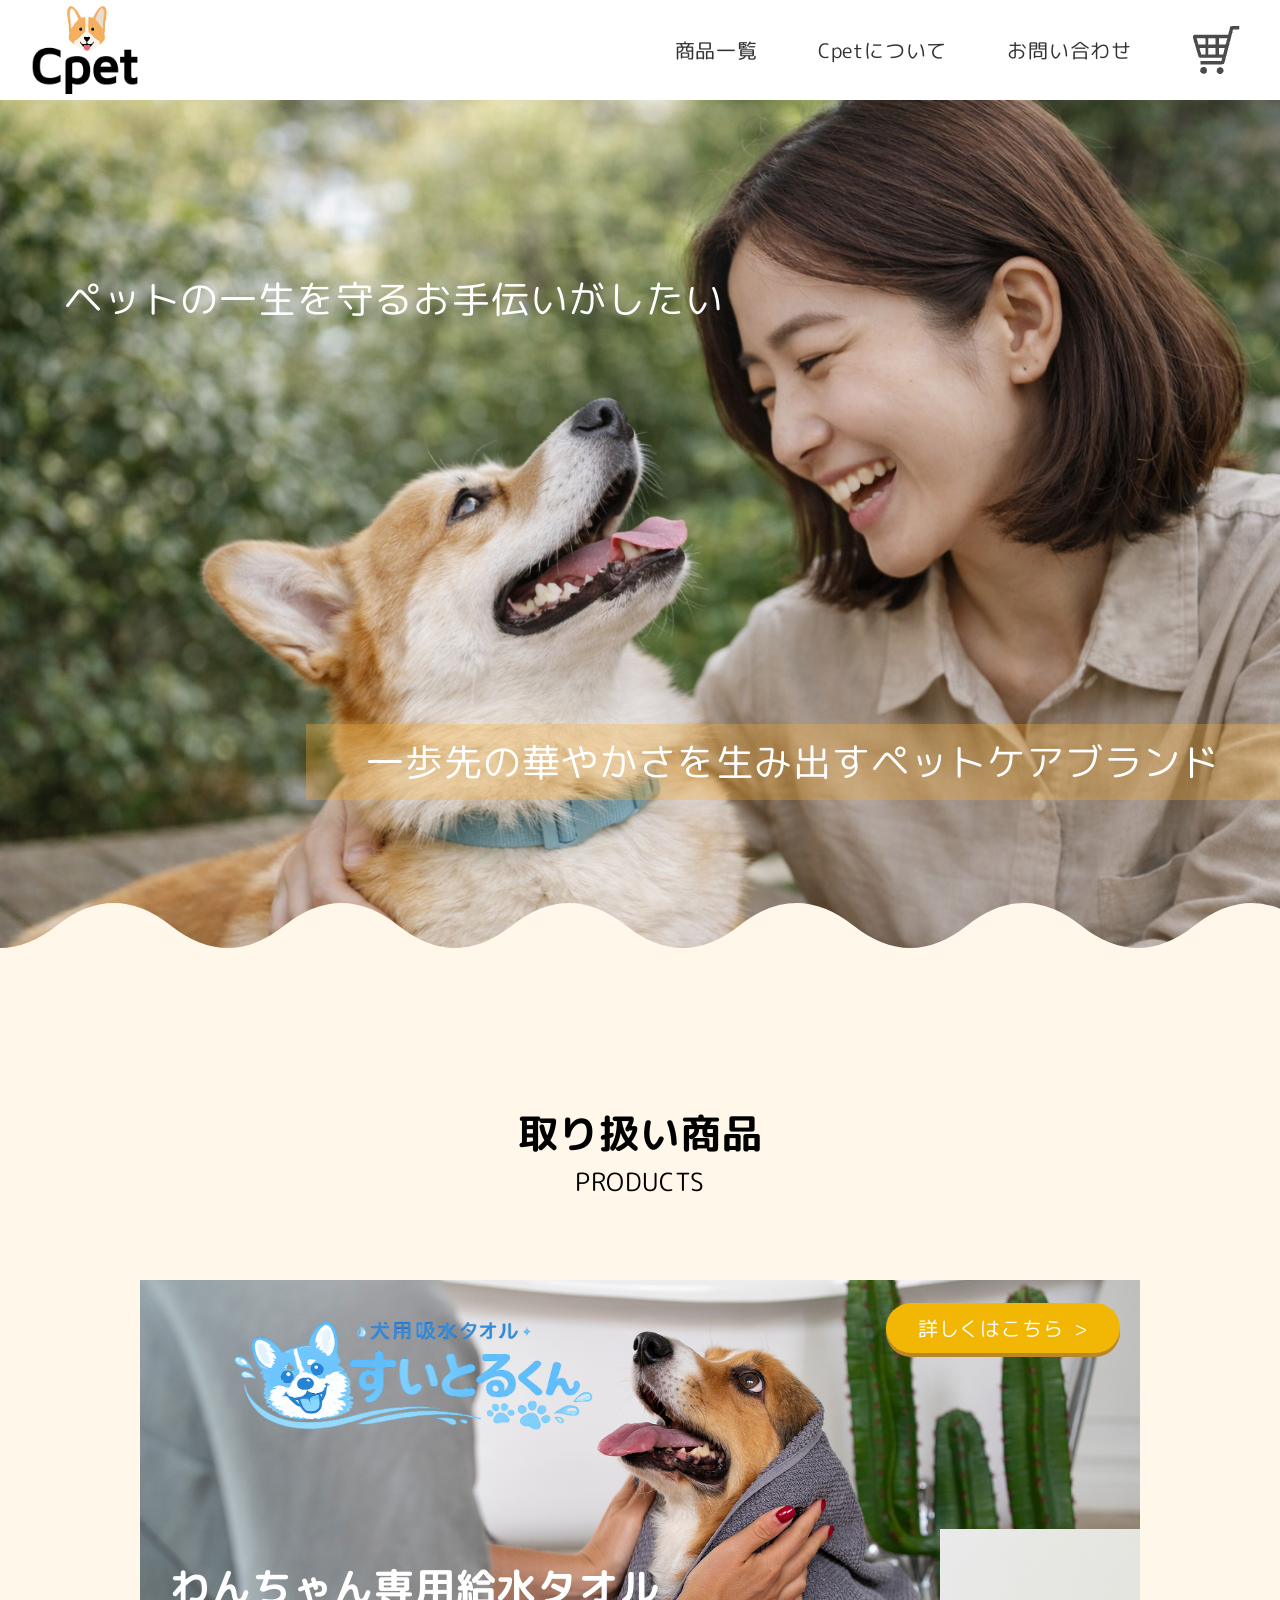
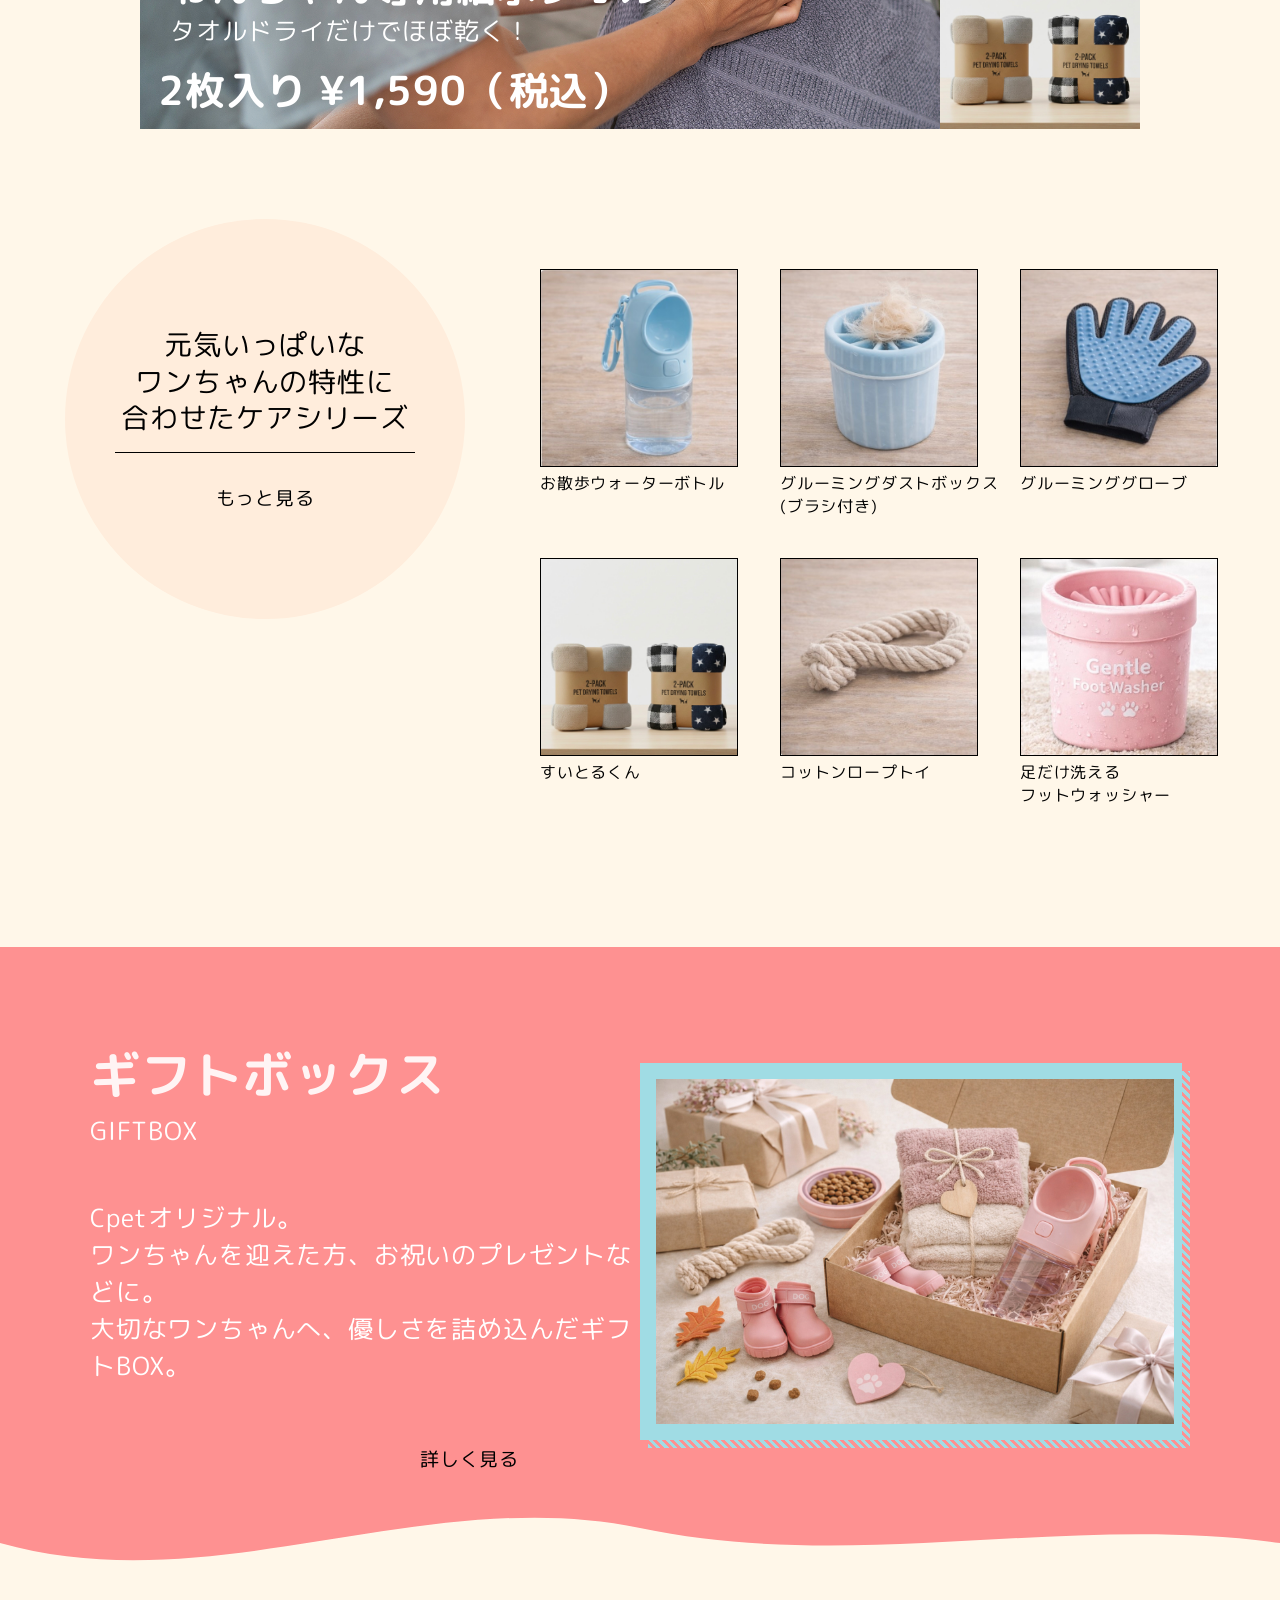
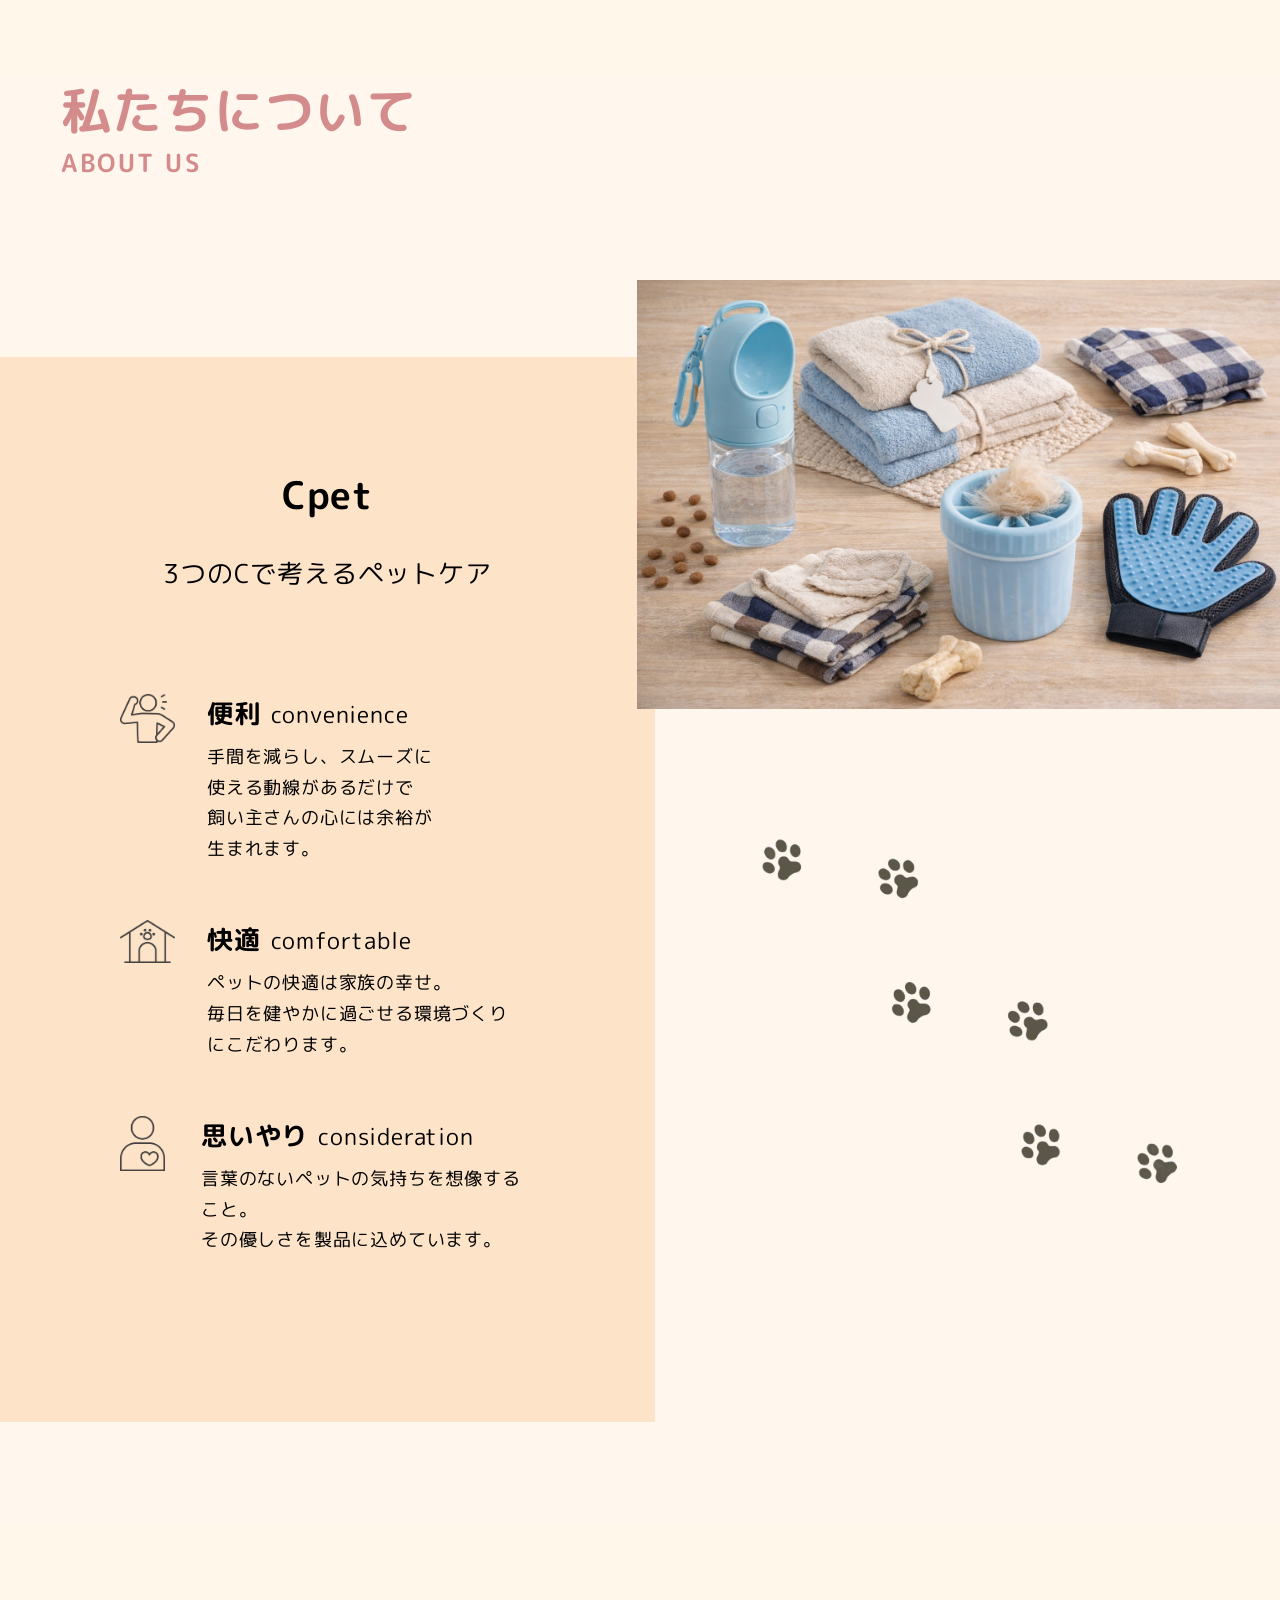
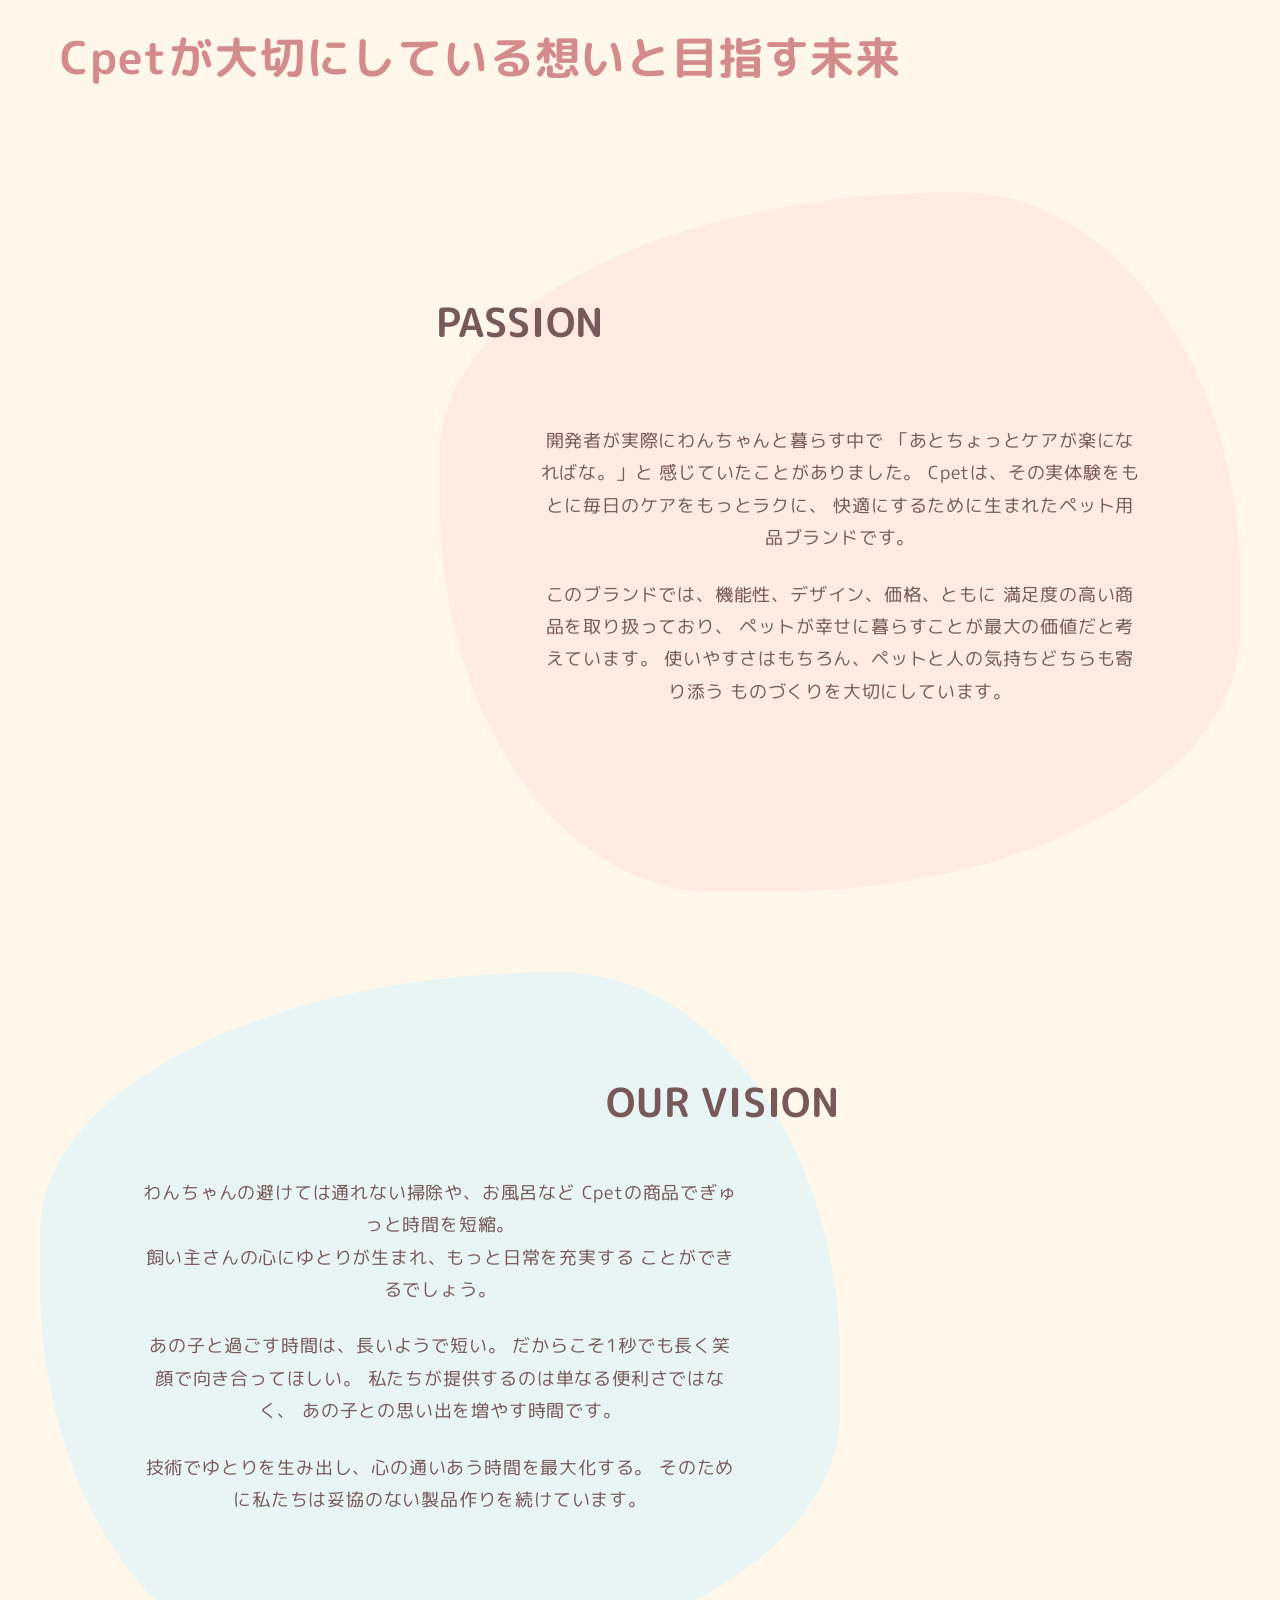
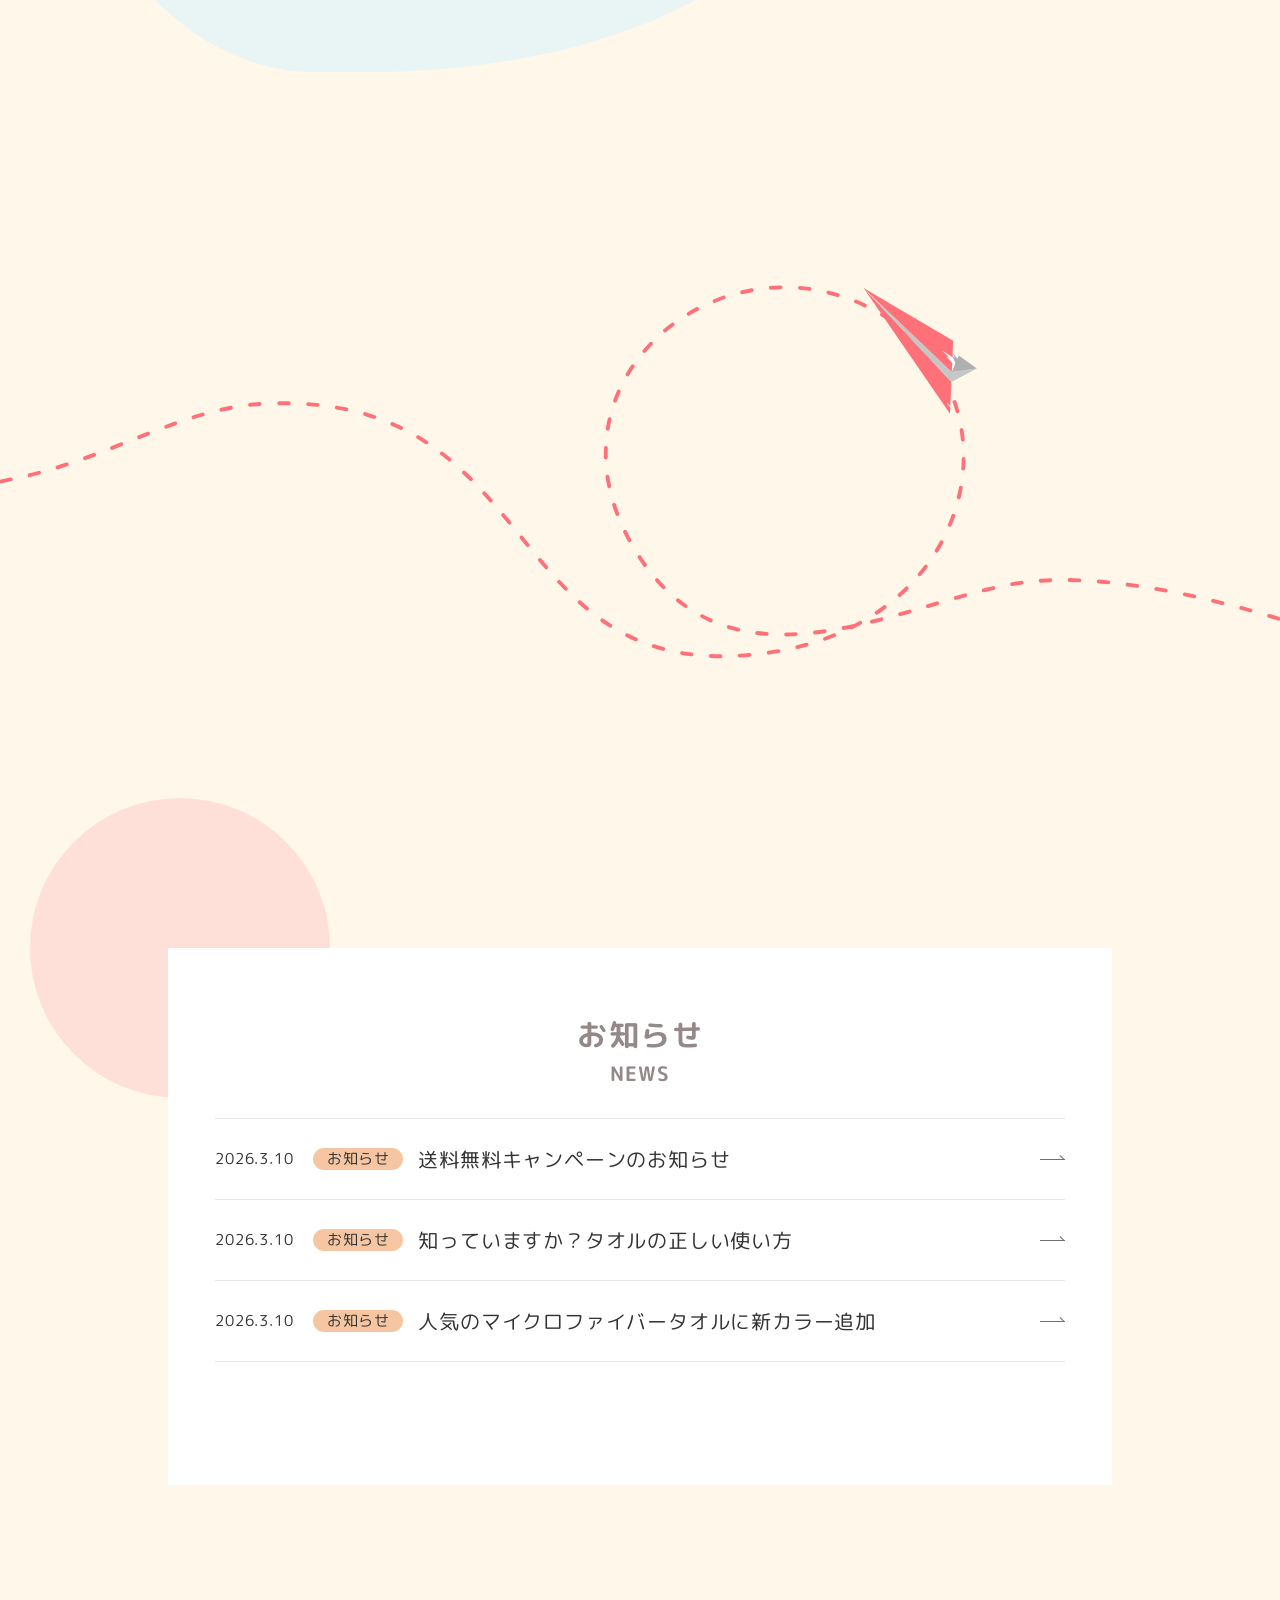
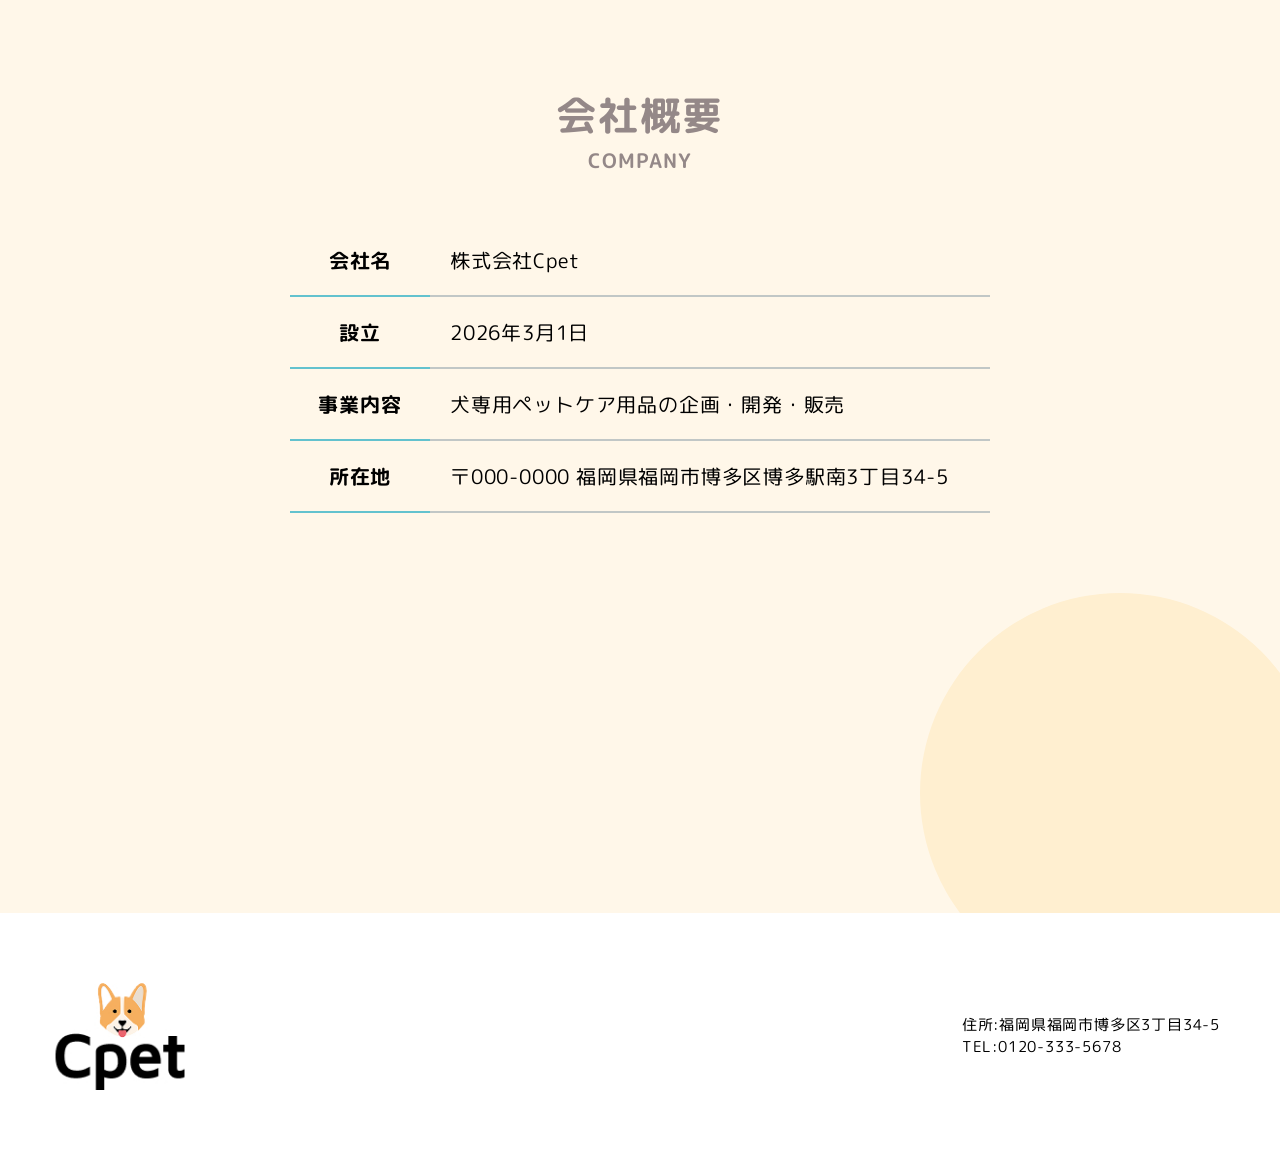
==== commit 22a50bbf: "Update index.html" ====
--- a/index.html
+++ b/index.html
@@ -179,7 +179,7 @@
             <div>
             <h4>便利 <span>convenience</span></h4>
             <p>
-              手間を減らし、スムーズに使える動があるだけで<br>
+              手間を減らし、スムーズに使える動線があるだけで<br>
               飼い主さんの心には余裕が生まれます。
             </p>
           </div>
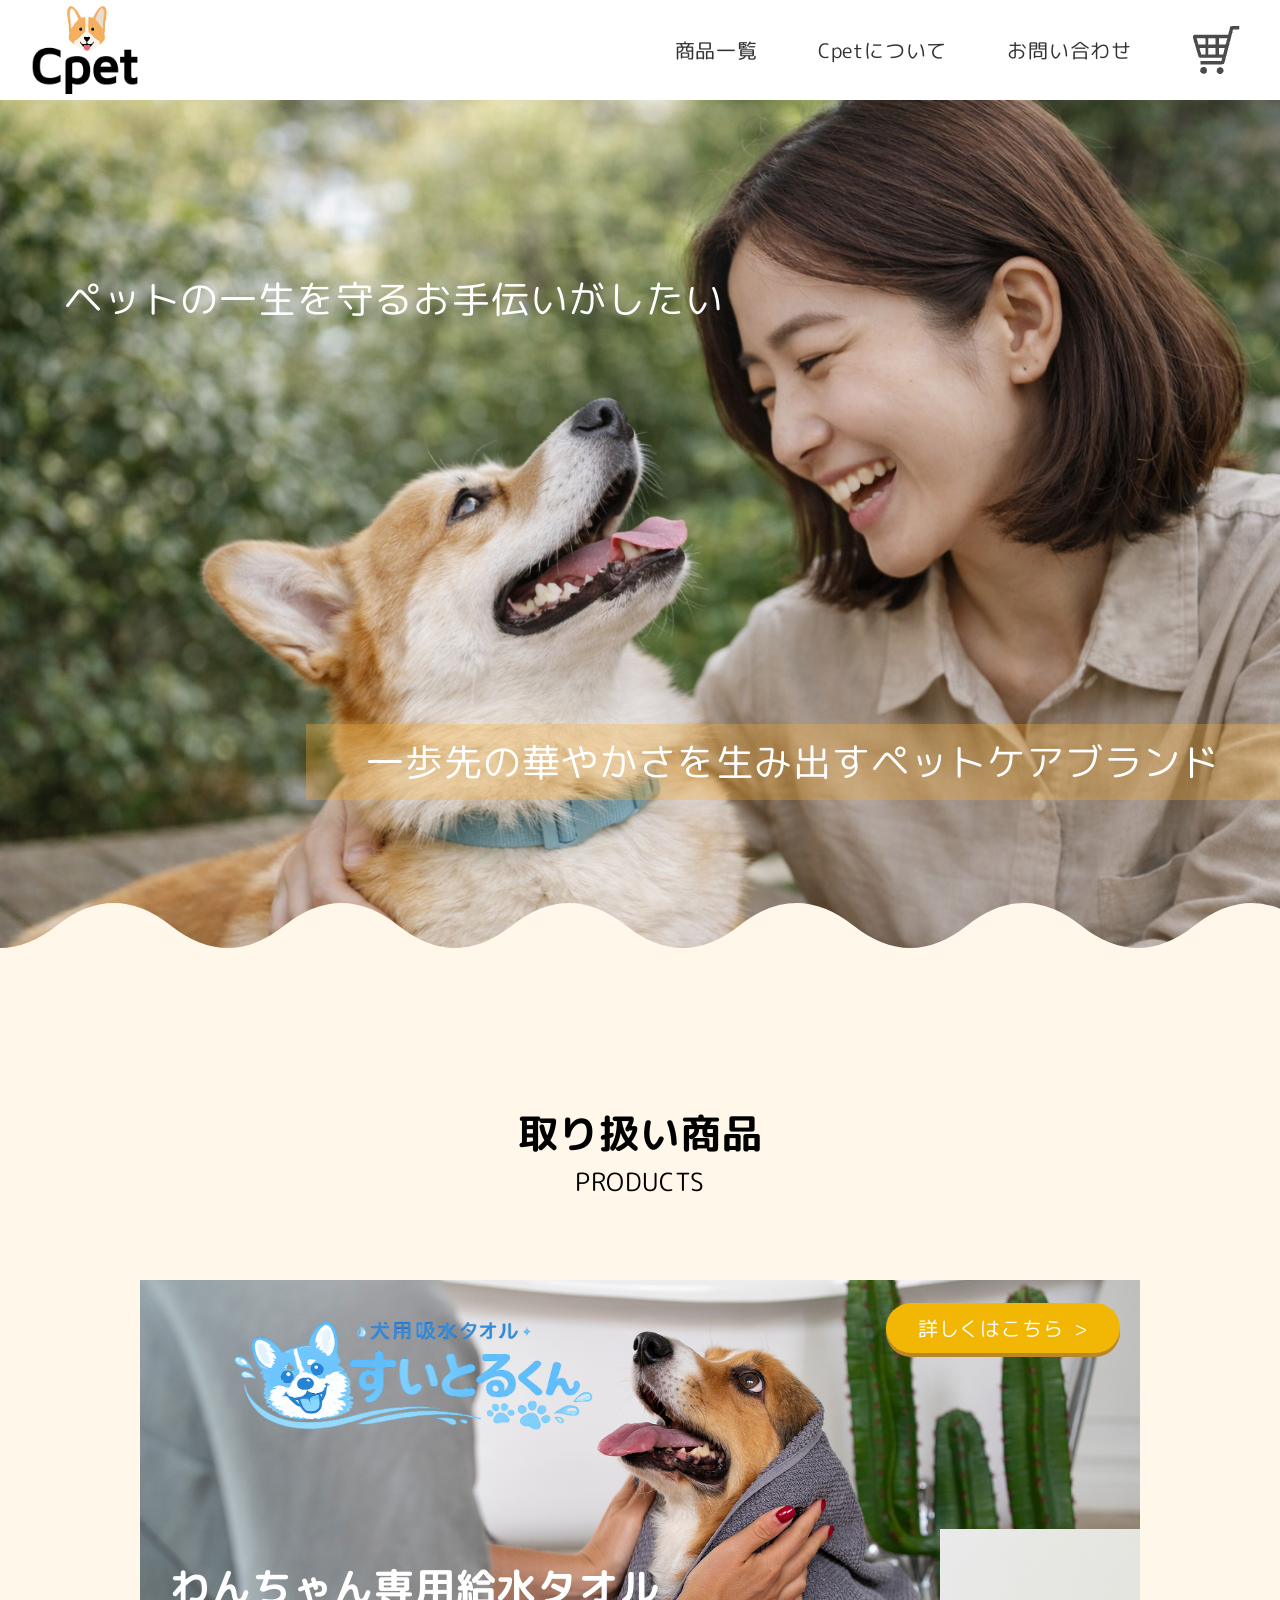
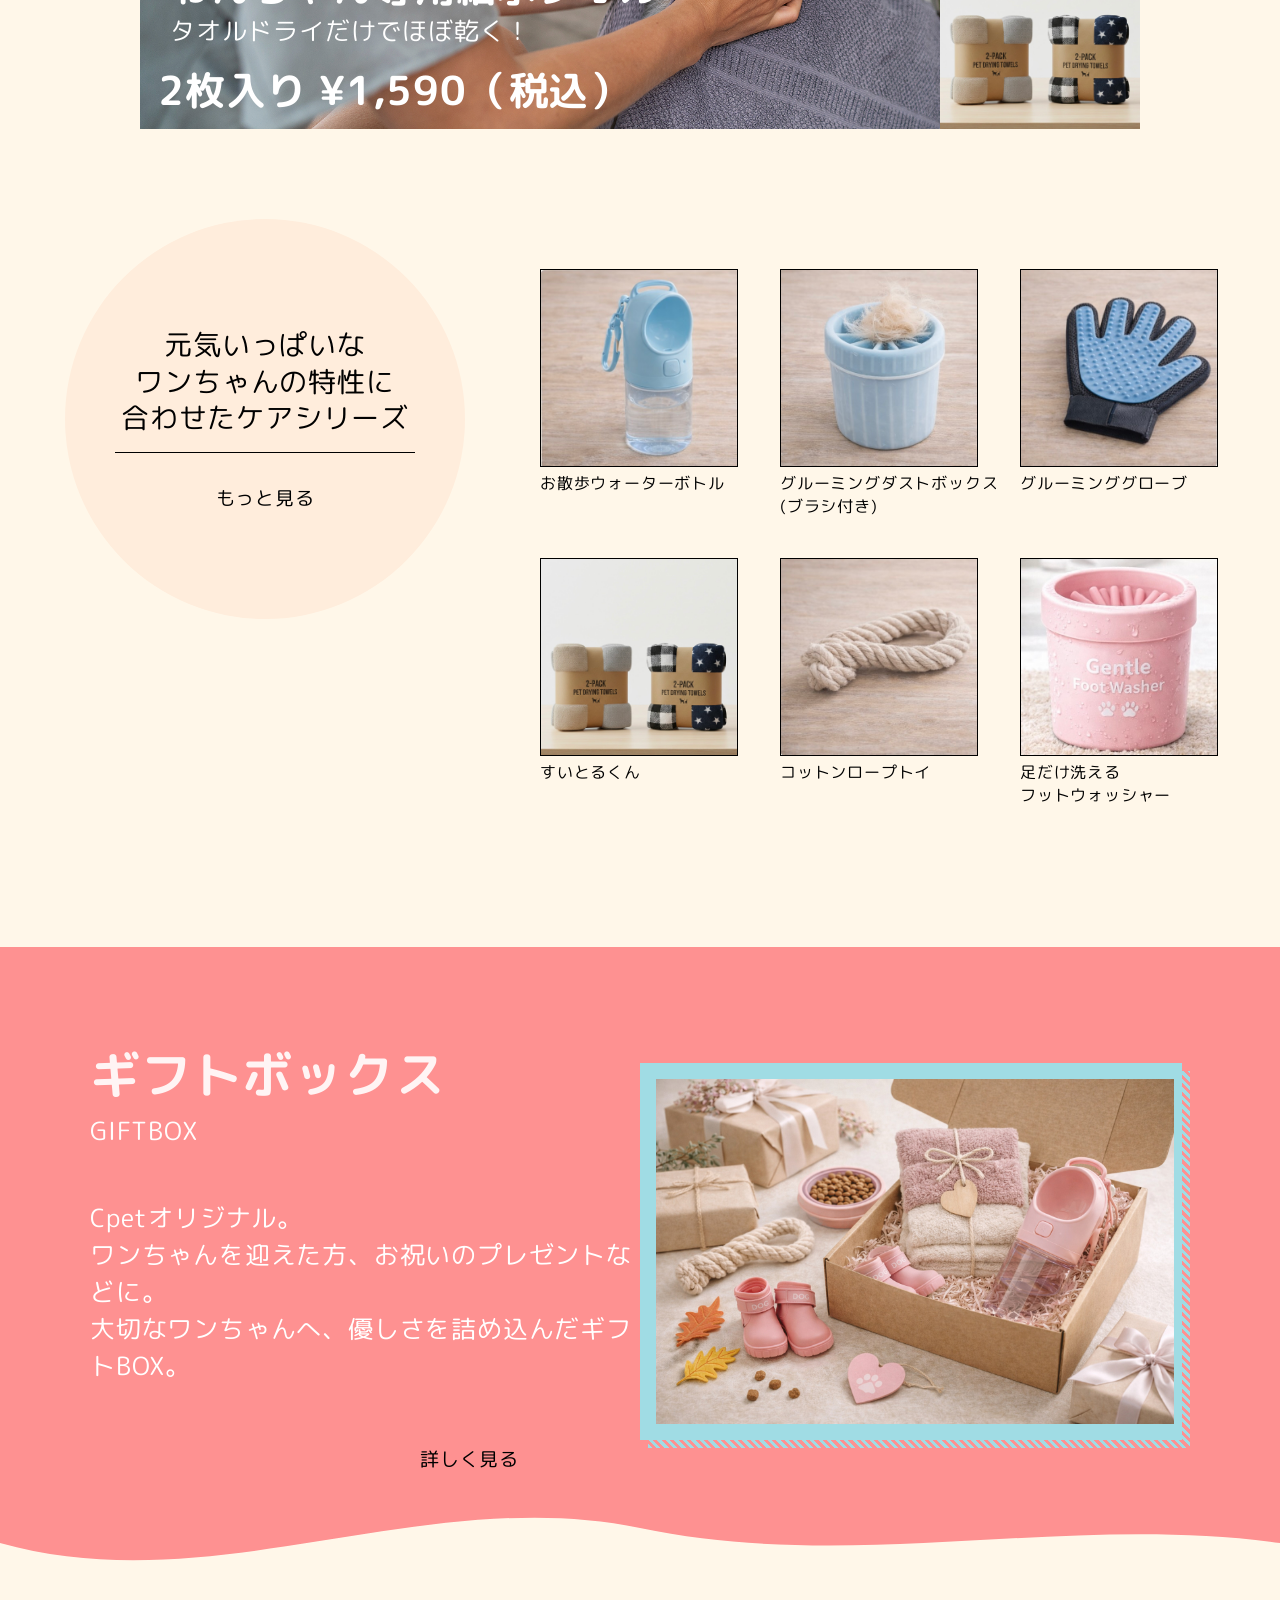
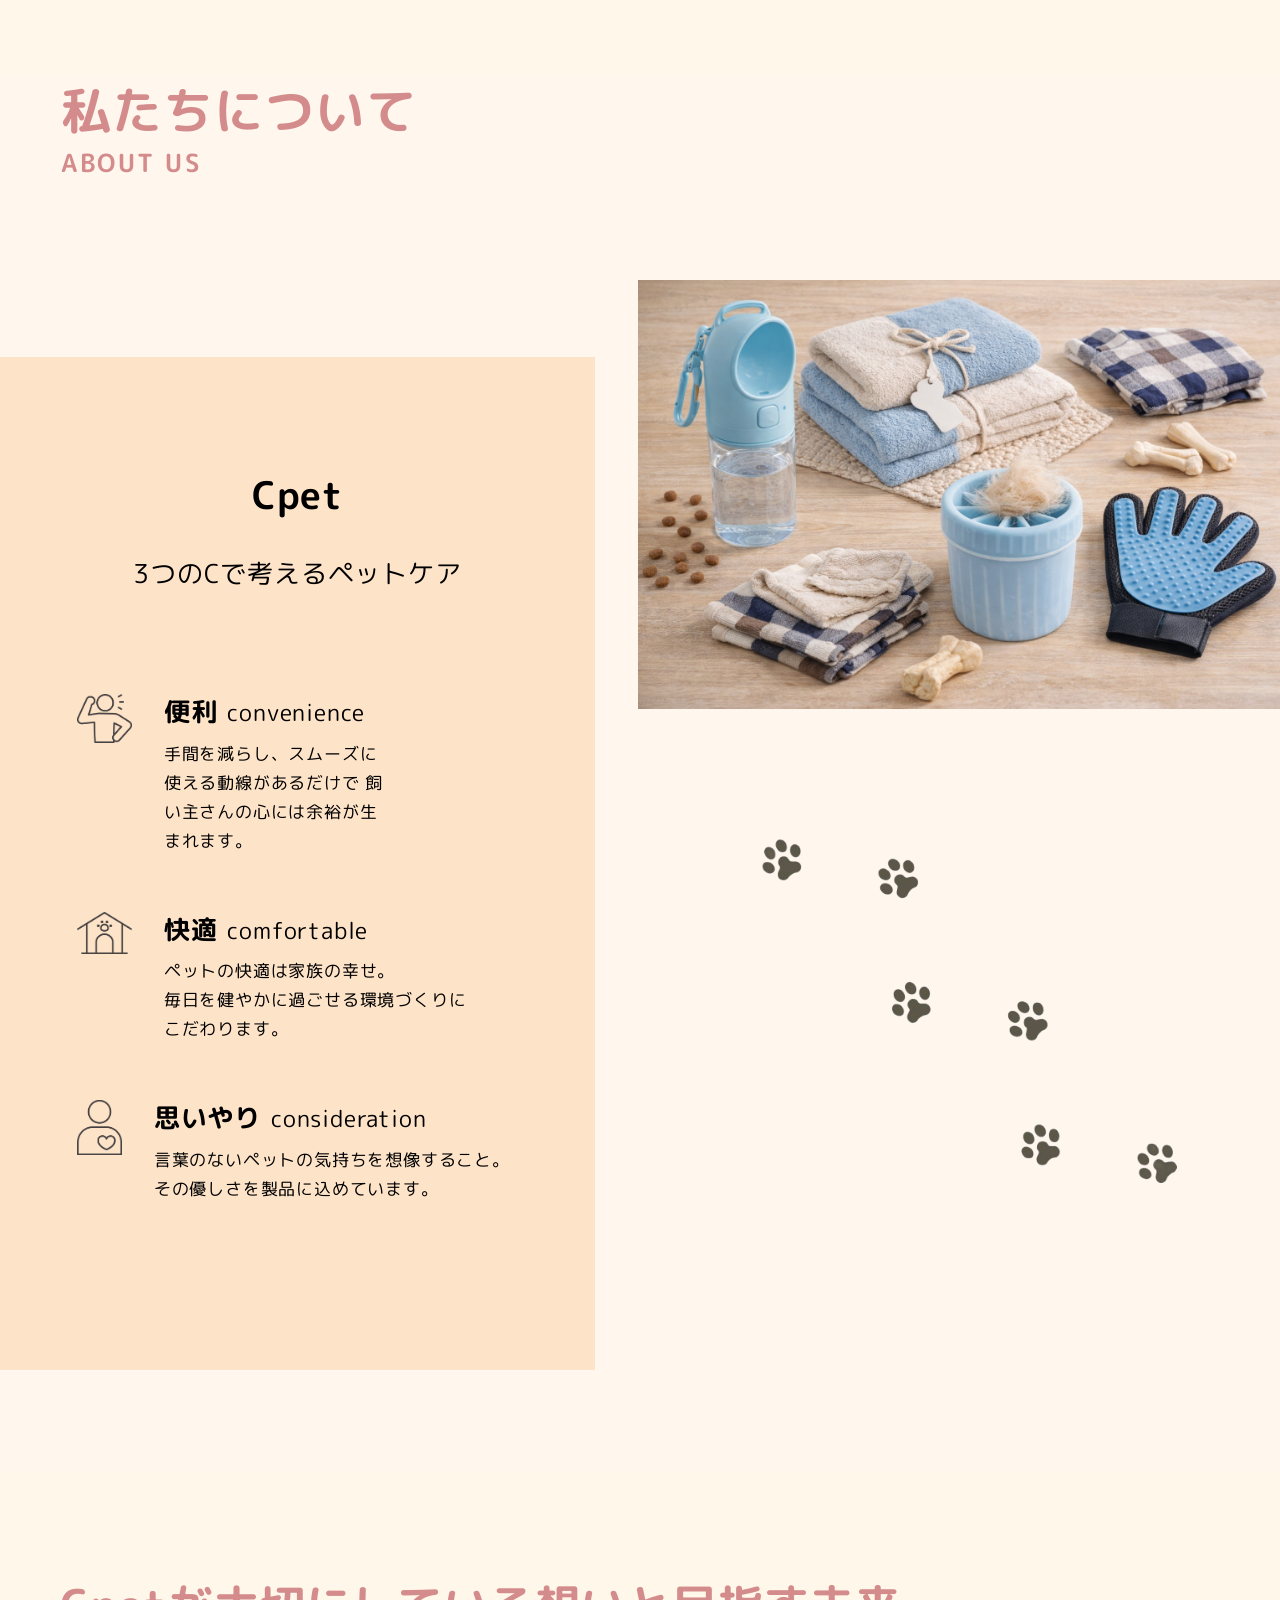
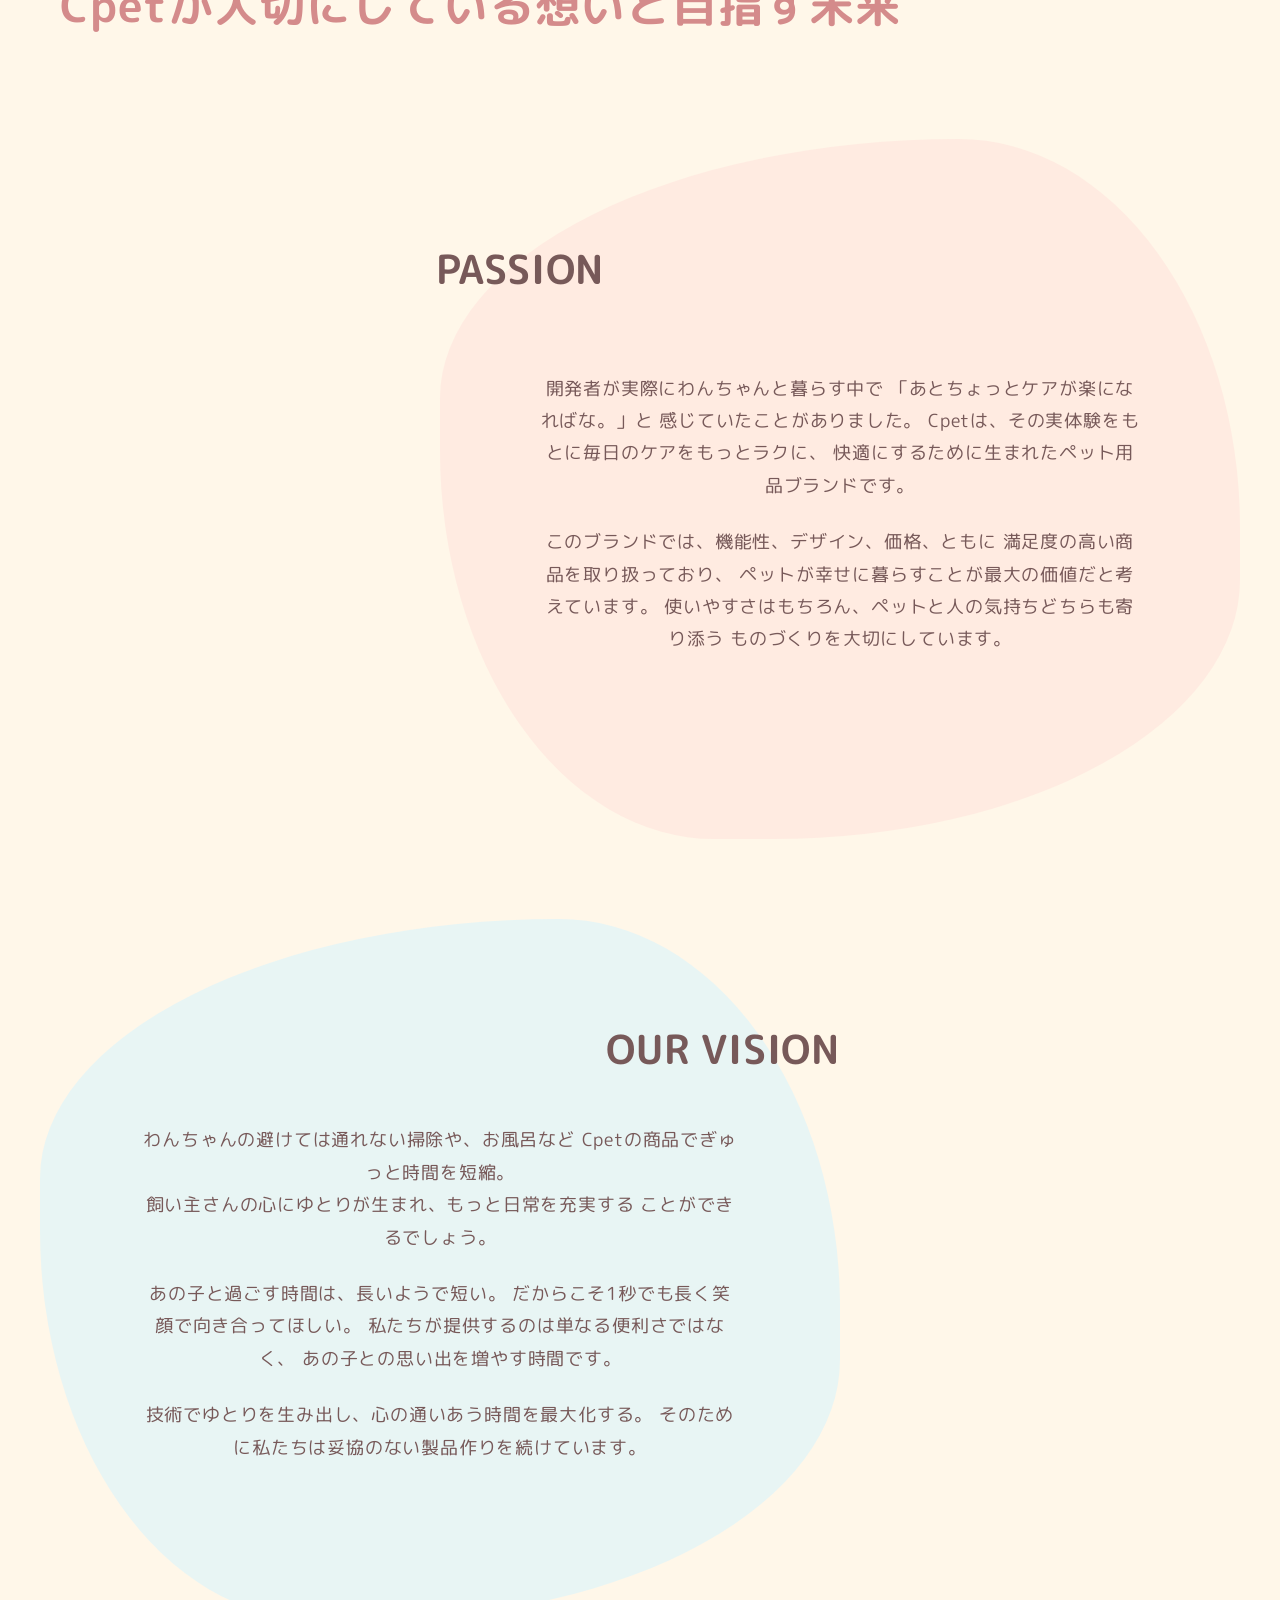
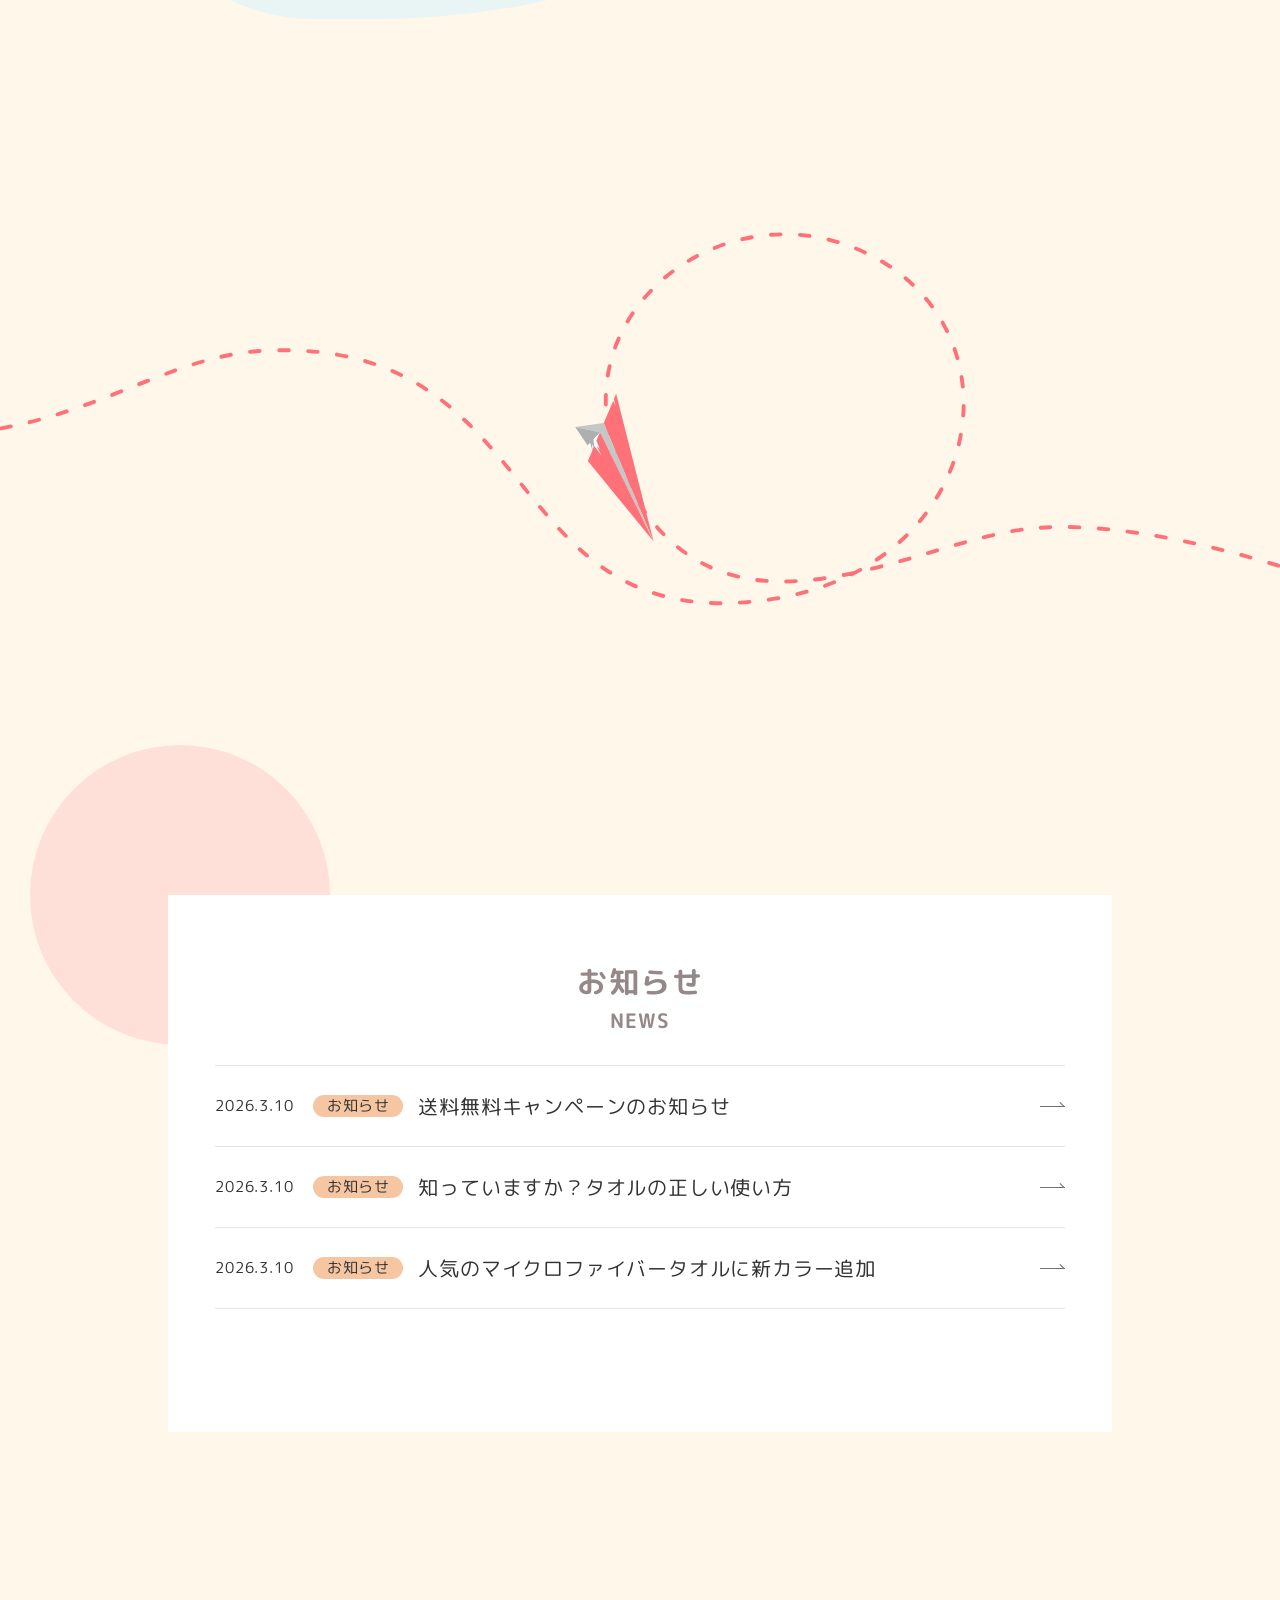
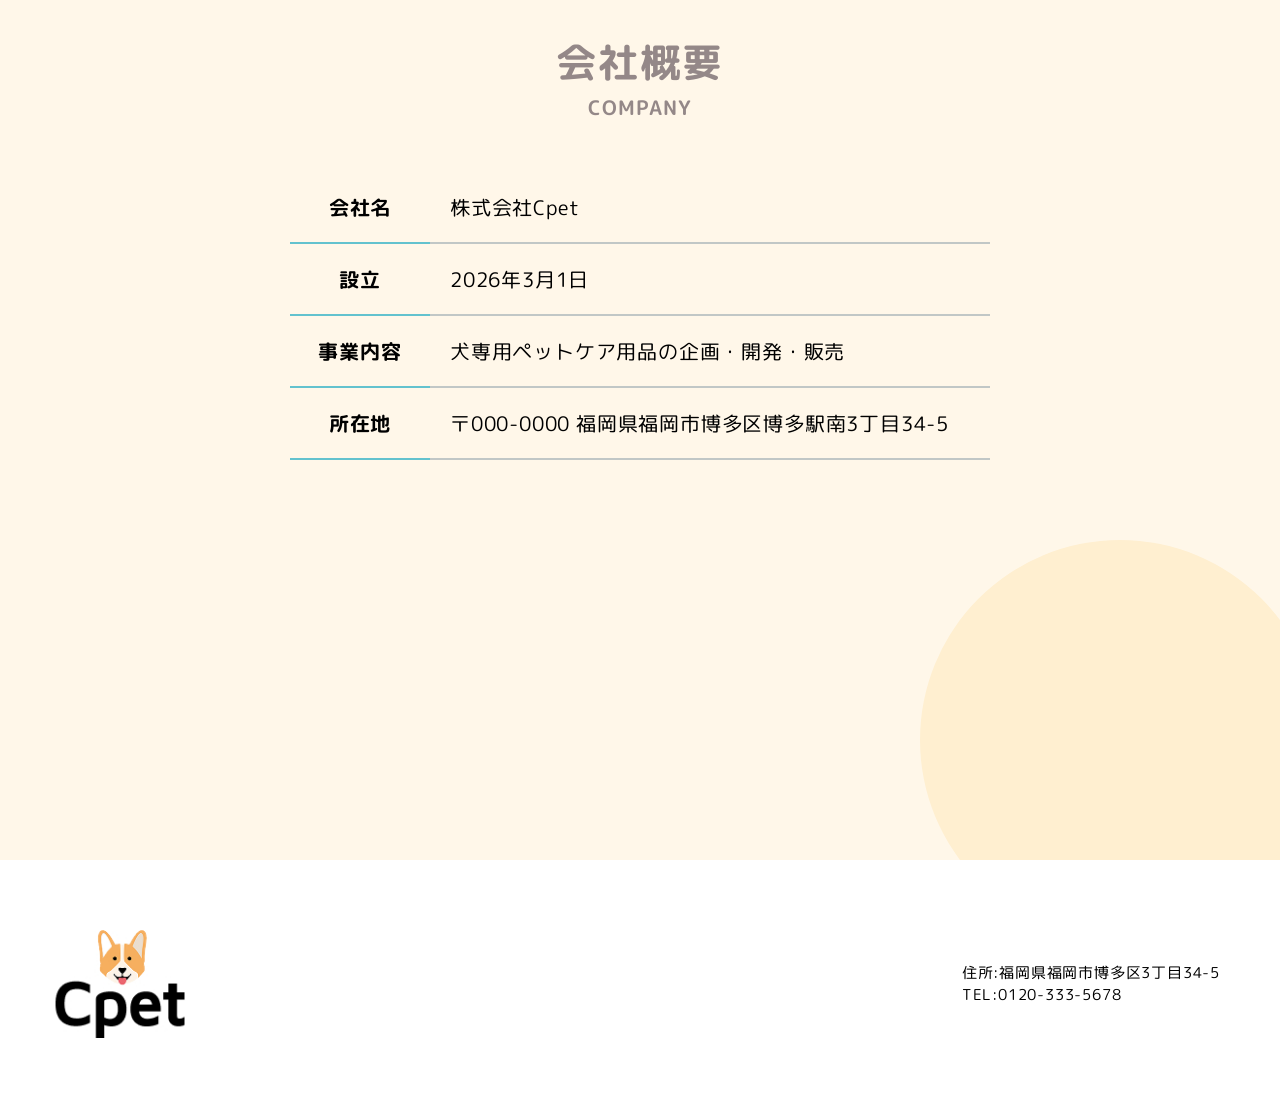
==== commit 69b52674: "Update index.html" ====
--- a/index.html
+++ b/index.html
@@ -179,7 +179,7 @@
             <div>
             <h4>便利 <span>convenience</span></h4>
             <p>
-              手間を減らし、スムーズに使える動線があるだけで<br>
+              手間を減らし、スムーズに使える動線があるだけで
               飼い主さんの心には余裕が生まれます。
             </p>
           </div>
--- a/css/style.css
+++ b/css/style.css
@@ -1133,12 +1133,6 @@
   bottom: -100px;
 }}
 
-
-.about {
-  background: #fff7ed;
-  padding-bottom: 120px;
-}
-
 .about {
   background: #fff7ed;
   padding-bottom: clamp(60px, 8vw, 120px);
@@ -1166,22 +1160,26 @@
   display: flex;
   justify-content: space-between;
   gap: clamp(20px, 4vw, 60px);
+  align-items: flex-start;
 }
 
 .about-left {
-  width: 110%;
+  width: 100%; /* ← 110%をやめる */
   margin-top: clamp(30px, 6vw, 80px);
 }
 
 .cpet-bg {
   background: #fde3c8;
-  padding: clamp(60px, 10vw, 110px) clamp(30px, 10vw, 120px);
+  padding: clamp(60px, 10vw, 110px) clamp(30px, 6vw, 80px); /* ← 横余白を少し安定 */
+  box-sizing: border-box;
 }
 
 .cpet-content {
   max-width: 800px;
-  margin-left: 0;
+  width: 100%;
+  margin: 0 auto; /* ← 中央に置く */
   text-align: left;
+  box-sizing: border-box;
 }
 
 /* アイコンと文字ボックスを横に並べる */
@@ -1189,20 +1187,29 @@
   display: flex;
   align-items: flex-start;
   margin-bottom: clamp(24px, 5vw, 36px);
-}
-
-.icon, .icon2 {
+  gap: clamp(14px, 3.5vw, 32px); /* ← margin-rightの代わりにgapで安定 */
+}
+
+.icon,
+.icon2 {
   width: clamp(32px, 4.5vw, 55px);
   height: auto;
-  margin-right: clamp(14px, 3.5vw, 32px);
   flex-shrink: 0;
+  display: block;
+  margin-right: 0;
 }
 
 .icon2{
   width: clamp(28px, 4vw, 45px);
-  margin-right: clamp(16px, 4vw, 36px);
-}
-
+}
+
+/* concept-itemの中の文字側をちゃんと縮められるようにする */
+.concept-item > div,
+.concept-item-text,
+.concept-item-body {
+  flex: 1;
+  min-width: 0;
+}
 
 /* 右側の画像エリア全体 */
 .about-right {
@@ -1211,25 +1218,25 @@
   align-items: center;
   position: relative;
   z-index: 2;
-  margin-left: -140px;
+  margin-left: -80px; /* ← -140px だと影響が強すぎるので弱める */
 }
 
 .about-right img:first-child {
   width: 90%;
   height: auto;
   align-self: flex-end;
-}
-
+  display: block;
+}
 
 .paws-img2 {
-    width: 60%;             
-    margin-top: 100px;       
-    display: block;
-    margin-left: auto;
-    margin-right: auto;
-  
-    transform: translateX(40px); 
-}
+  width: 60%;
+  margin-top: 100px;
+  display: block;
+  margin-left: auto;
+  margin-right: auto;
+  transform: translateX(40px);
+}
+
 /* =========================
   ブランド名
 ========================= */
@@ -1255,8 +1262,10 @@
 .concept-item h4{
   display: flex;
   align-items: baseline;
+  flex-wrap: wrap;
   margin-bottom: 10px;
   font-size: clamp(18px, 2vw, 30px);
+  line-height: 1.4;
 }
 
 /* 英語部分 */
@@ -1271,16 +1280,9 @@
 ========================= */
 .concept-item p{
   line-height: 1.7;
-  font-size: clamp(14px, 1.6vw, 18px);
+  font-size: clamp(14px, 1.6vw, 17px);
   margin-bottom: 20px;
-}
-.paws-img2 {
-width: 60%;             
-margin-top: 100px;       
-display: block;
-margin-left: auto;
-margin-right: auto;
-transform: translateX(40px); 
+  max-width: 34em; /* ← 行幅を安定させる */
 }
 
 @media (min-width: 481px) and (max-width: 768px){
